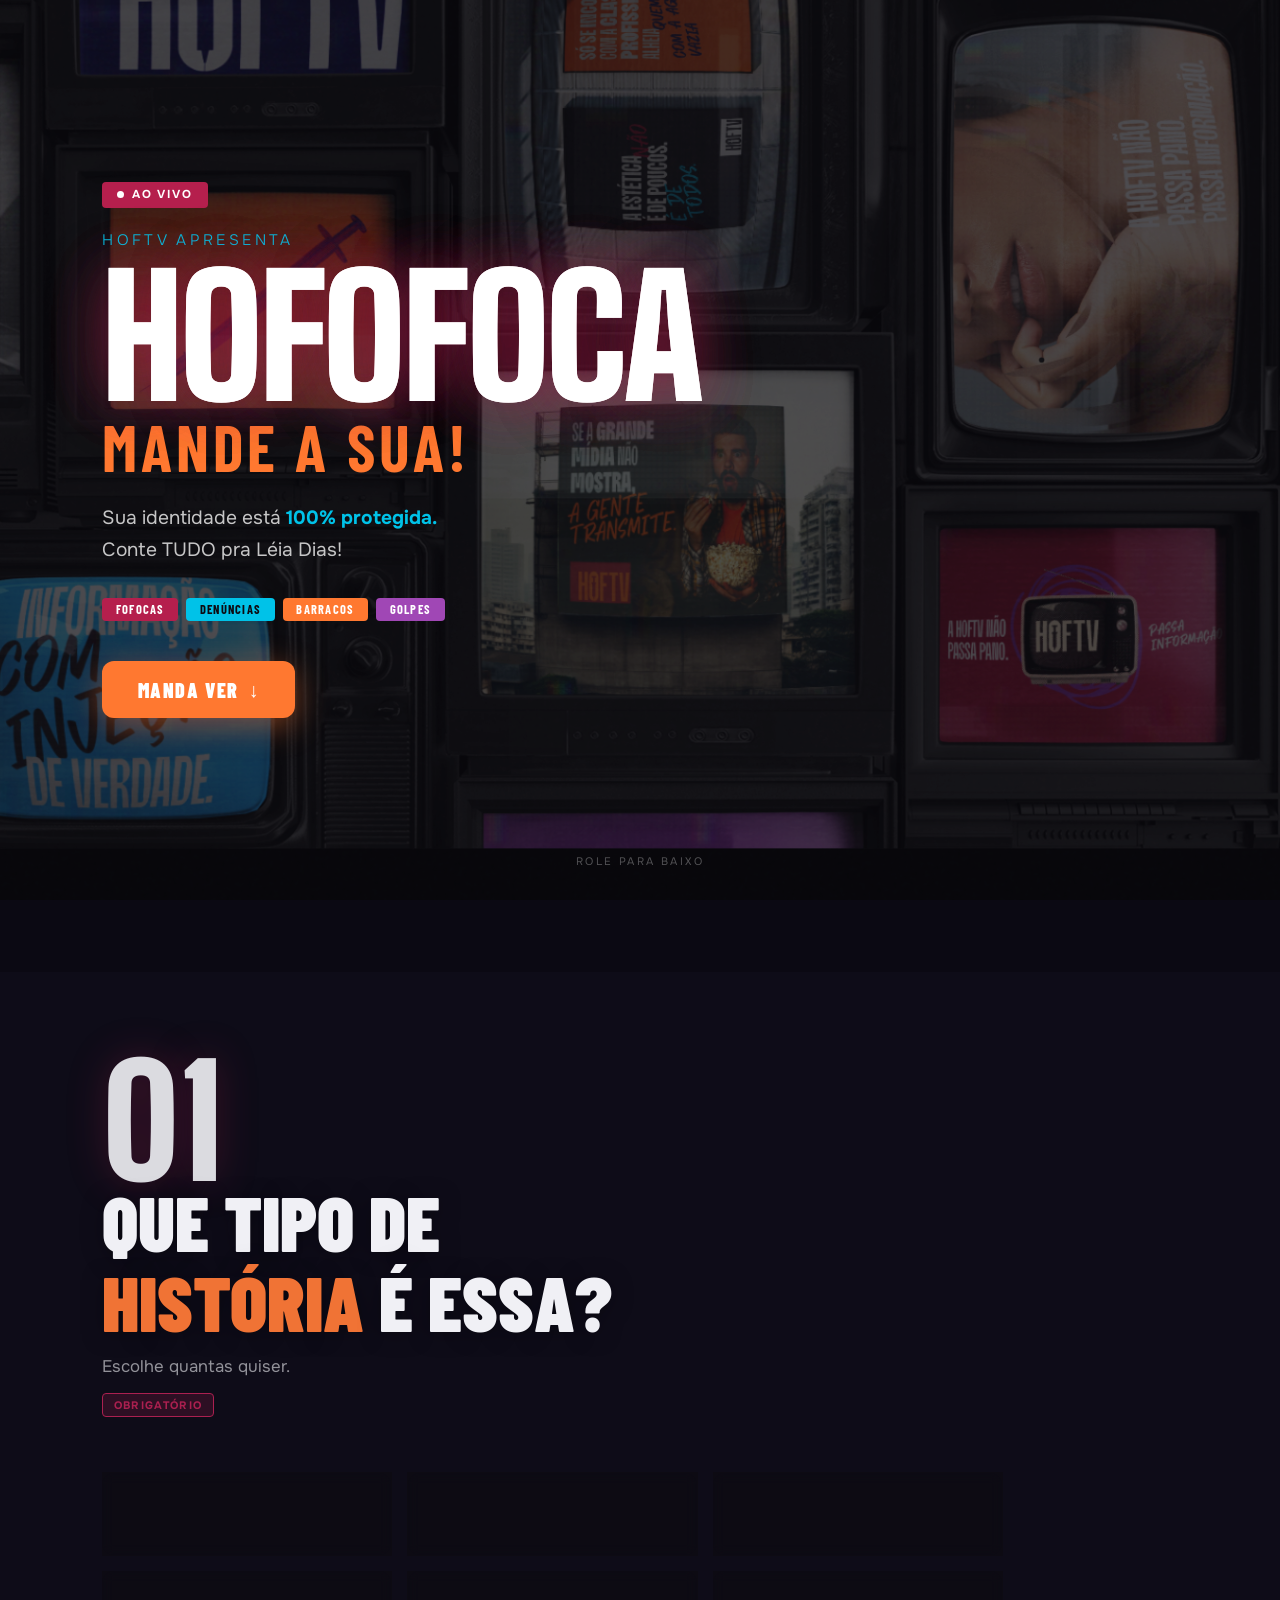
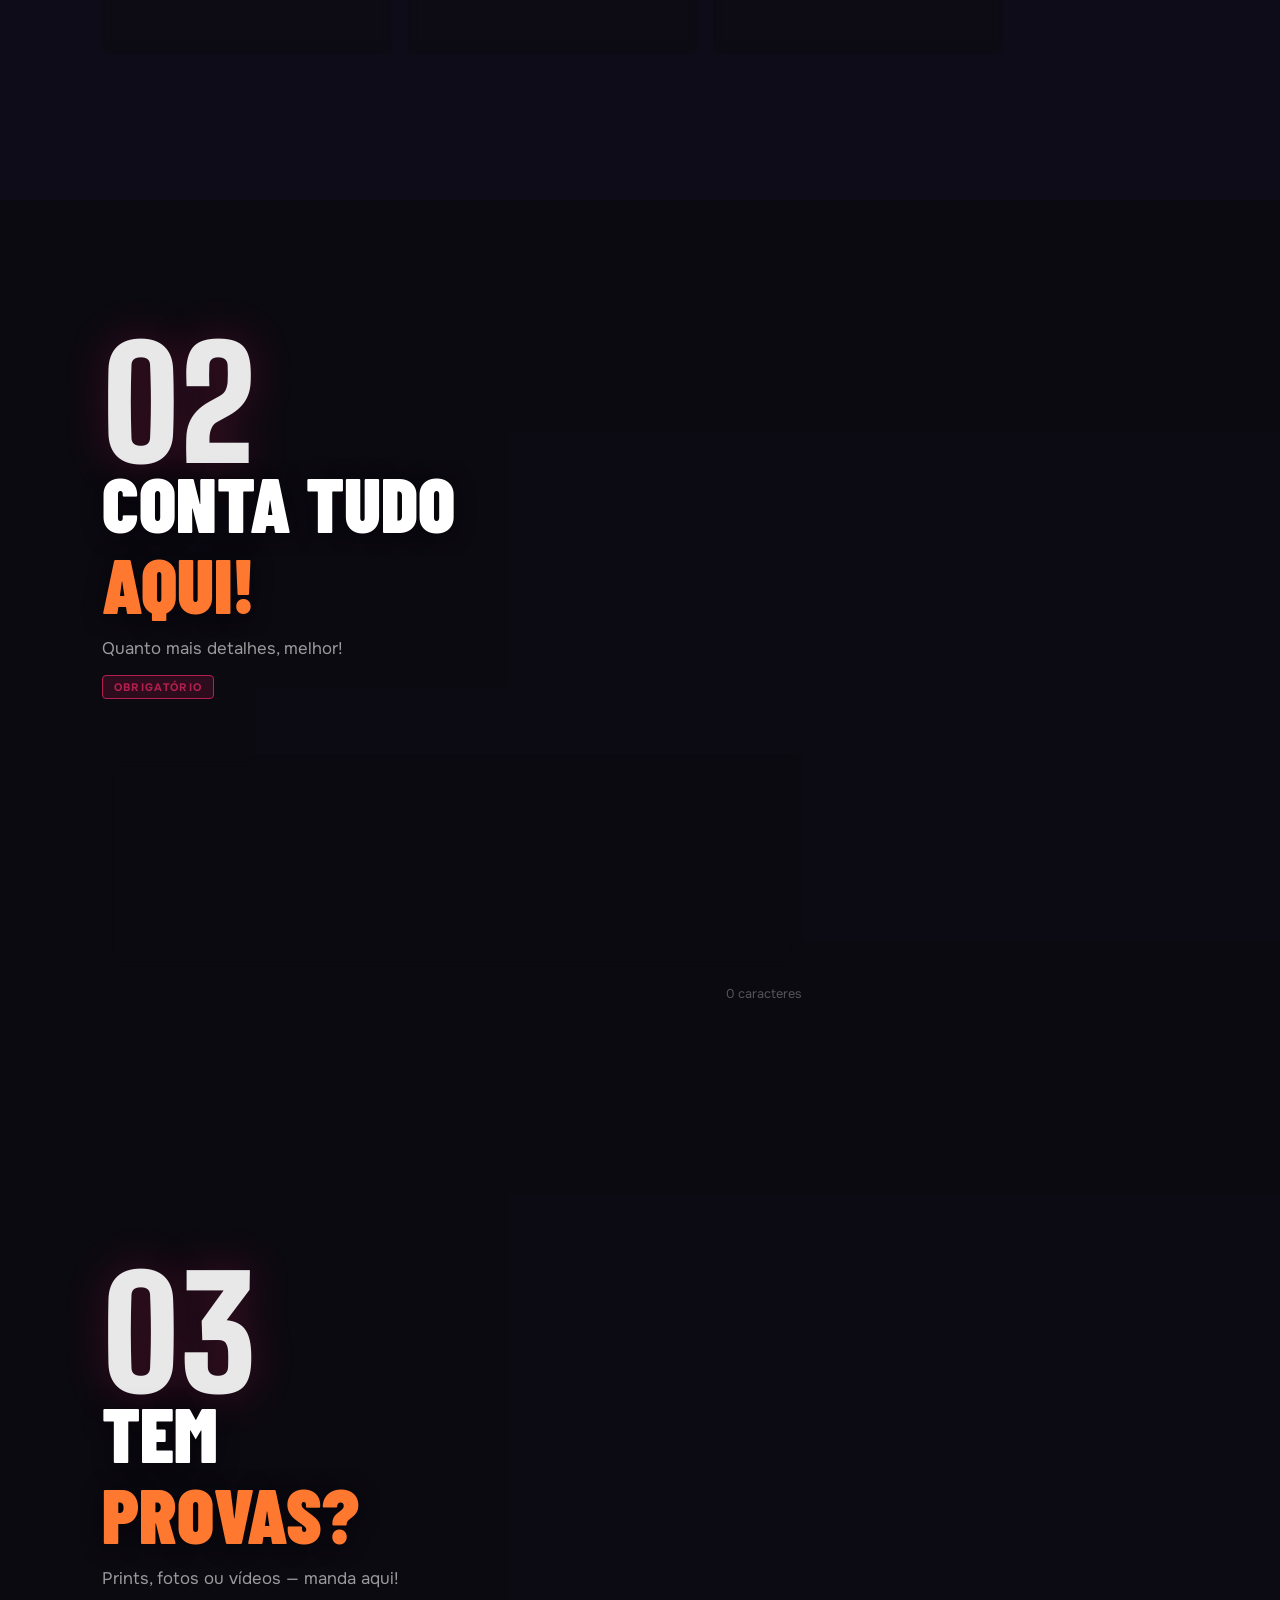
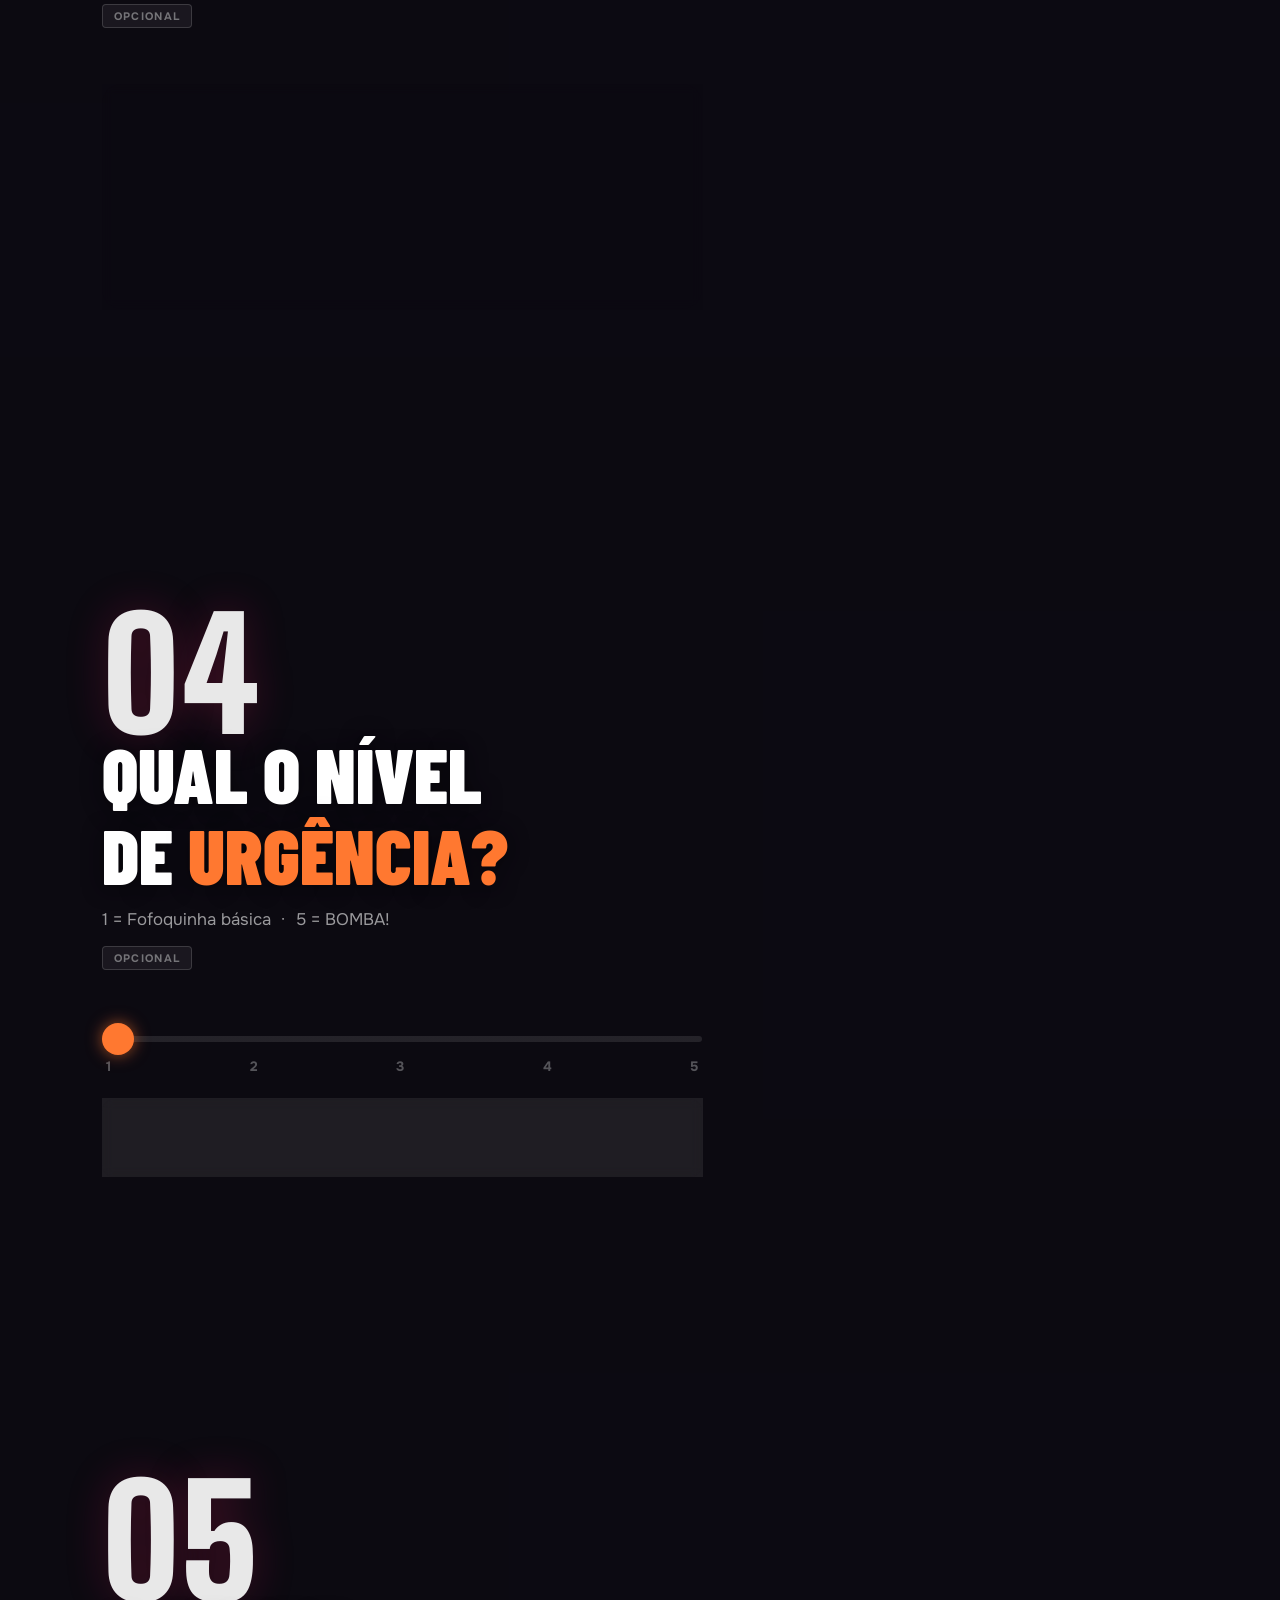
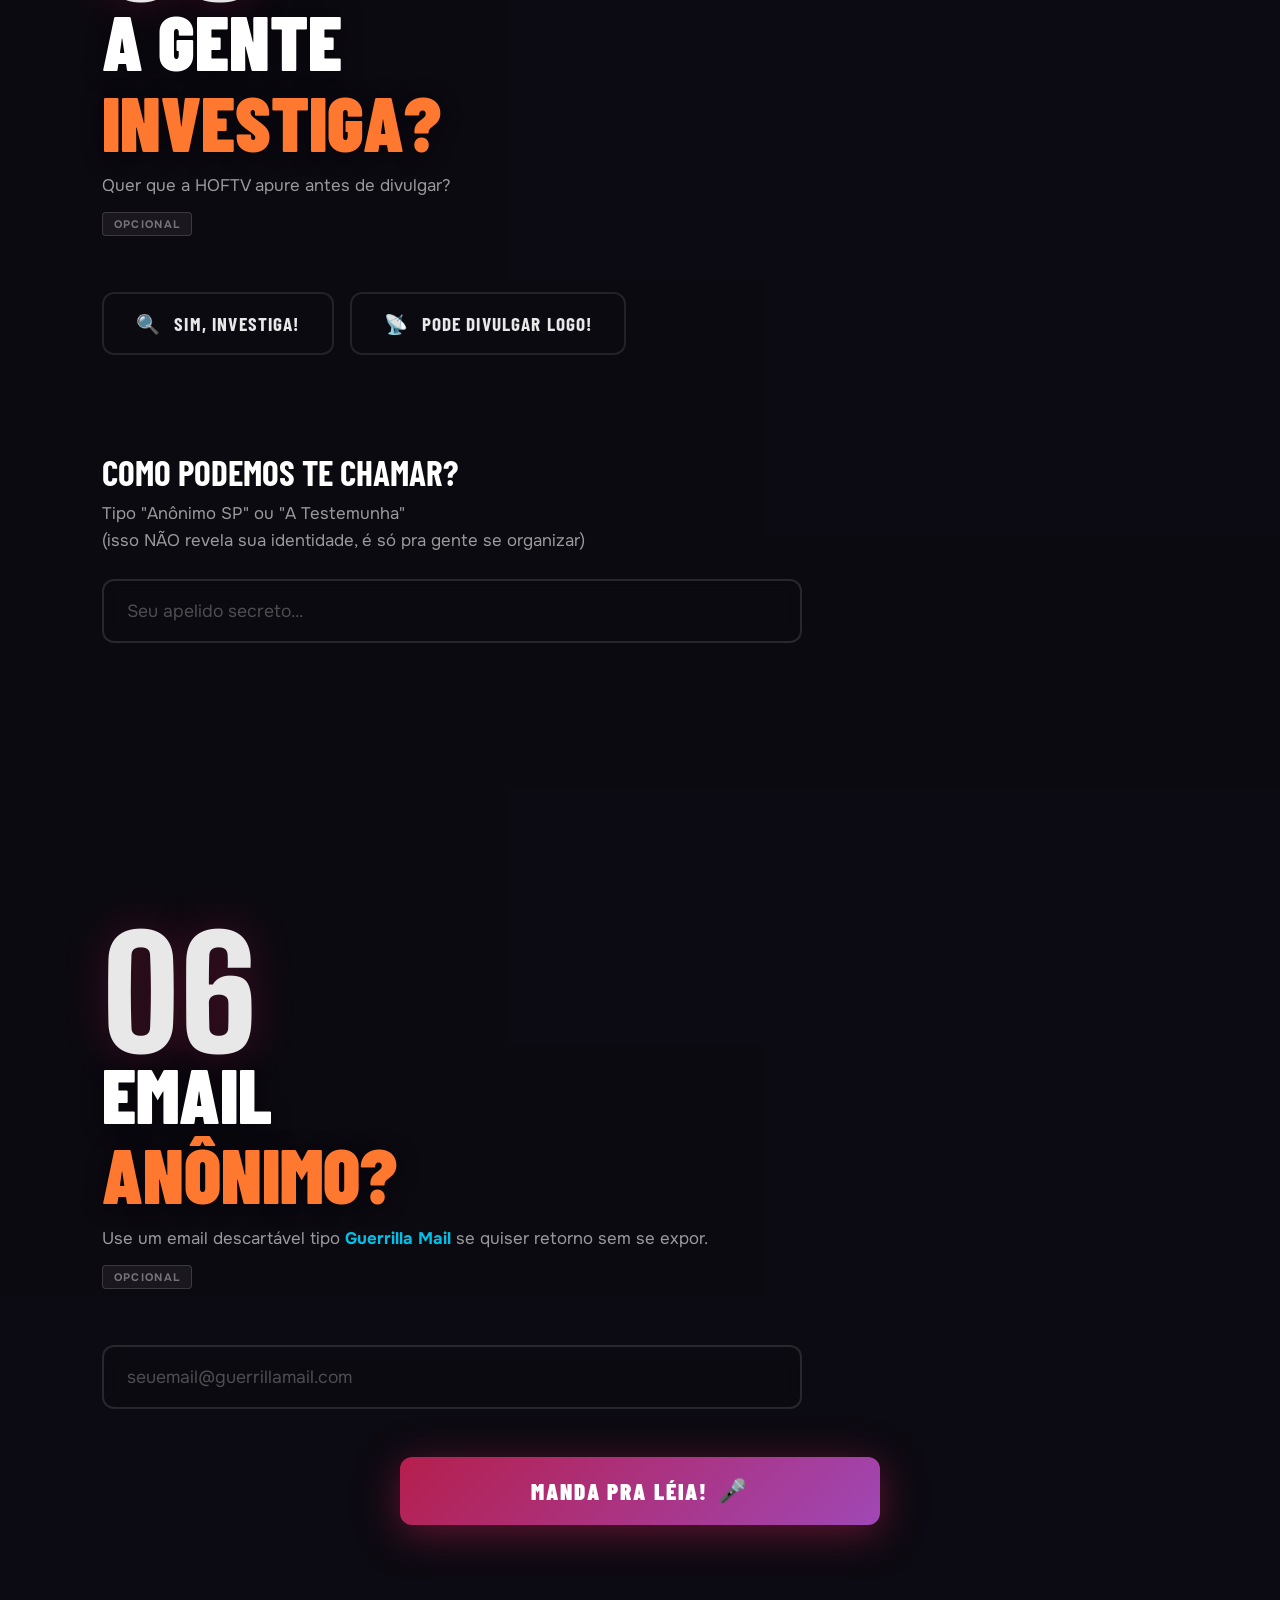
==== index.html @ 31f17be6 "update" ====
<!DOCTYPE html>
<html lang="pt-BR">

<head>
  <meta charset="UTF-8" />
  <meta name="viewport" content="width=device-width, initial-scale=1.0" />
  <title>HOFOFOCA — Manda o Seu!</title>
  <link rel="preconnect" href="https://fonts.googleapis.com" />
  <link rel="preconnect" href="https://fonts.gstatic.com" crossorigin />
  <link href="https://fonts.googleapis.com/css2?family=Onest:wght@300;400;500;700;900&family=Barlow+Condensed:wght@400;600;700;900&family=Big+Shoulders+Display:wght@700;900&display=swap" rel="stylesheet" />
  <link rel="stylesheet" href="style.css" />
</head>

<body>

  <!-- PARALLAX BG -->
  <div class="parallax-bg" id="parallaxBg"></div>
  <div class="noise-overlay"></div>

  <section class="section section--hero" id="hero">
    <div class="hero__inner">
      <div class="hero__badge">
        <span class="badge__dot"></span> AO VIVO
      </div>
      <p class="hero__eyebrow">HOFTV apresenta</p>
      <h1 class="hero__title">
        <span class="glitch" data-text="HOFOFOCA">HOFOFOCA</span>
        <em>Mande a Sua!</em>
      </h1>
      <p class="hero__desc">
        Sua identidade está <strong>100% protegida.</strong><br />
        Conte TUDO pra Léia Dias!
      </p>
      <div class="hero__tags">
        <span class="tag tag--magenta">Fofocas</span>
        <span class="tag tag--cyan">Denúncias</span>
        <span class="tag tag--orange">Barracos</span>
        <span class="tag tag--purple">Golpes</span>
      </div>
      <a href="#step-1" class="btn btn--primary scroll-cta">
        Manda Ver <span class="arrow">↓</span>
      </a>
    </div>
    <div class="scroll-hint">role para baixo</div>
  </section>

  <main class="form-wrapper">
    <form id="hofofocaForm" action="https://formspree.io/f/mlgakkgv" method="POST" enctype="multipart/form-data" novalidate>

      <!-- STEP 1 -->
      <section class="section section--step" id="step-1" data-step="1">
        <div class="step__accent" style="--c: var(--azul)"></div>
        <div class="step__header">
          <span class="step__number">01</span>
          <h2 class="step__title">Que tipo de<br /><em>história</em> é essa?</h2>
          <p class="step__hint">Escolhe quantas quiser.</p>
          <span class="badge-required">obrigatório</span>
        </div>
        <div class="checkbox-grid">
          <label class="checkbox-card" style="--c: var(--magenta)">
            <input type="checkbox" name="tipo[]" value="Fofoca/Polêmica" />
            <span class="cc__icon">🍿</span>
            <span class="cc__label">Fofoca / Polêmica</span>
            <span class="cc__check">✓</span>
          </label>
          <label class="checkbox-card" style="--c: var(--laranja)">
            <input type="checkbox" name="tipo[]" value="Denúncia" />
            <span class="cc__icon">📢</span>
            <span class="cc__label">Denúncia de má conduta</span>
            <span class="cc__check">✓</span>
          </label>
          <label class="checkbox-card" style="--c: var(--cyan)">
            <input type="checkbox" name="tipo[]" value="Barraco/Treta" />
            <span class="cc__icon">🔥</span>
            <span class="cc__label">Barraco / Treta</span>
            <span class="cc__check">✓</span>
          </label>
          <label class="checkbox-card" style="--c: var(--purple)">
            <input type="checkbox" name="tipo[]" value="Golpe/Fraude" />
            <span class="cc__icon">🕵️</span>
            <span class="cc__label">Golpe / Fraude no Mercado</span>
            <span class="cc__check">✓</span>
          </label>
          <label class="checkbox-card" style="--c: var(--azul)">
            <input type="checkbox" name="tipo[]" value="Bastidores" />
            <span class="cc__icon">🎬</span>
            <span class="cc__label">Bastidores que ninguém viu</span>
            <span class="cc__check">✓</span>
          </label>
          <label class="checkbox-card" style="--c: #888">
            <input type="checkbox" name="tipo[]" value="Outro" />
            <span class="cc__icon">💬</span>
            <span class="cc__label">Outro</span>
            <span class="cc__check">✓</span>
          </label>
        </div>
        <p class="field-error hidden" id="error-tipo">⚠️ Seleciona pelo menos um tipo!</p>
      </section>

      <!-- STEP 2 -->
      <section class="section section--step section--dark" id="step-2" data-step="2">
        <div class="step__header">
          <span class="step__number">02</span>
          <h2 class="step__title">Conta TUDO<br /><em>aqui!</em></h2>
          <p class="step__hint">Quanto mais detalhes, melhor!</p>
          <span class="badge-required">obrigatório</span>
        </div>
        <div class="field-wrap">
          <textarea id="historia" name="historia" class="textarea" placeholder="Começa do início… quem, o quê, onde, quando e como." rows="8" required minlength="30"></textarea>
          <div class="textarea__counter"><span id="charCount">0</span> caracteres</div>
        </div>
        <p class="field-error hidden" id="error-historia">⚠️ Conta a história primeiro!</p>
      </section>

      <!-- STEP 3 -->
      <section class="section section--step" id="step-3" data-step="3">
        <div class="step__accent" style="--c: /*var(--magenta)*/"></div>
        <div class="step__header">
          <span class="step__number">03</span>
          <h2 class="step__title">Tem<br /><em>provas?</em></h2>
          <p class="step__hint">Prints, fotos ou vídeos — manda aqui!</p>
          <span class="badge-opcional">opcional</span>
        </div>
        <div class="upload-zone" id="uploadZone">
          <input type="file" id="provas" name="provas" class="upload-input" accept="image/*,video/*,.pdf" multiple />
          <label for="provas" class="upload-label">
            <span class="upload-icon">📎</span>
            <span class="upload-text">Clica aqui ou arrasta o arquivo</span>
            <span class="upload-formats">JPG, PNG, MP4, PDF — máx. 10MB</span>
          </label>
          <div class="upload-preview" id="uploadPreview"></div>
        </div>
      </section>

      <!-- STEP 4 -->
      <section class="section section--step section--dark" id="step-4" data-step="4">
        <div class="step__header">
          <span class="step__number">04</span>
          <h2 class="step__title">Qual o nível<br />de <em>urgência?</em></h2>
          <p class="step__hint">1 = Fofoquinha básica &nbsp;·&nbsp; 5 = BOMBA!</p>
          <span class="badge-opcional">opcional</span>
        </div>
        <div class="urgency-scale">
          <div class="urgency-track">
            <input type="range" id="urgencia" name="urgencia" class="urgency-slider" min="1" max="5" value="1" step="1" />
            <div class="urgency-labels"><span>1</span><span>2</span><span>3</span><span>4</span><span>5</span></div>
          </div>
          <div class="urgency-display" id="urgencyDisplay">
            <span class="urgency-emoji" id="urgencyEmoji">😴</span>
            <span class="urgency-text" id="urgencyText">Fofoquinha básica</span>
          </div>
        </div>
      </section>

      <!-- STEP 5 -->
      <section class="section section--step" id="step-5" data-step="5">
        <div class="step__accent" style="--c: /*var(--cyan)*/"></div>
        <div class="step__header">
          <span class="step__number">05</span>
          <h2 class="step__title">A gente<br /><em>investiga?</em></h2>
          <p class="step__hint">Quer que a HOFTV apure antes de divulgar?</p>
          <span class="badge-opcional">opcional</span>
        </div>
        <div class="toggle-group">
          <label class="toggle-card">
            <input type="radio" name="investigar" value="sim" />
            <span class="toggle-card__label"><span>🔍</span> Sim, investiga!</span>
          </label>
          <label class="toggle-card">
            <input type="radio" name="investigar" value="nao" />
            <span class="toggle-card__label"><span>📡</span> Pode divulgar logo!</span>
          </label>
        </div>
        <div class="step__sub">
          <h3 class="step__subtitle">Como podemos te chamar?</h3>
          <p class="step__hint">Tipo "Anônimo SP" ou "A Testemunha" <br> (isso NÃO revela sua identidade, é só pra gente se organizar)</p>
        </div>
        <div class="field-wrap">
          <input type="text" id="apelido" name="apelido" class="input" placeholder="Seu apelido secreto..." maxlength="40" />
        </div>
      </section>

      <!-- STEP 6 -->
      <section class="section section--step section--dark" id="step-6" data-step="6">
        <div class="step__header">
          <span class="step__number">06</span>
          <h2 class="step__title">Email<br /><em>anônimo?</em></h2>
          <p class="step__hint">Use um email descartável tipo <strong>Guerrilla Mail</strong> se quiser retorno sem se expor.</p>
          <span class="badge-opcional">opcional</span>
        </div>
        <div class="field-wrap">
          <input type="email" id="email" name="email" class="input" placeholder="seuemail@guerrillamail.com" />
        </div>
        <div class="submit-wrap">
          <button type="submit" class="btn btn--submit" id="submitBtn">
            <span class="btn__text">Manda pra Léia!</span>
            <span class="btn__icon">🎤</span>
            <div class="btn__loader hidden" id="btnLoader"></div>
          </button>
        </div>
      </section>

    </form>
  </main>

  <!-- CONFIRMAÇÃO -->
  <div class="confirmation hidden" id="confirmation">
    <div class="confirmation__inner">
      <h2 class="confirmation__title glitch" data-text="RECEBEMOS!">RECEBEMOS!</h2>
      <p class="confirmation__text">A Léia já tá sabendo de tudo. Em breve essa história pode rolar no <strong>HOFOFOCA!</strong></p>
      <p class="confirmation__sub">Fica de olho na <strong>HOFTV 👀</strong></p>
      <button class="btn btn--primary" onclick="resetForm()">Mandar mais uma!</button>
    </div>
  </div>

  <script src="script.js"></script>
</body>

</html>
---- style.css ----
/* ─── TOKENS ─────────────────────────────────── */
:root {
  --azul: #2c2977;
  --laranja: #ff7830;
  --magenta: #b51f4d;
  --cyan: #00c2e8;
  --purple: #a047b5;
  --preto: #0d0b12;
  --cinza: #e8e8e8;
  --branco: #ffffff;

  --font-display: "Big Shoulders Display", sans-serif;
  --font-titulo: "Barlow Condensed", sans-serif;
  --font-body: "Onest", sans-serif;

  --radius: 12px;
  --radius-lg: 20px;
  --transition: 0.3s cubic-bezier(0.4, 0, 0.2, 1);
  --section-pad: clamp(5rem, 10vw, 9rem);
}

/* ─── RESET ──────────────────────────────────── */
*,
*::before,
*::after {
  box-sizing: border-box;
  margin: 0;
  padding: 0;
}
html {
  scroll-behavior: smooth;
  font-size: 16px;
}
body {
  font-family: var(--font-body);
  background: var(--preto);
  color: var(--cinza);
  overflow-x: hidden;
  cursor: none;
}
img {
  max-width: 100%;
  display: block;
}
a {
  text-decoration: none;
  color: inherit;
}

/* ─── CUSTOM CURSOR ──────────────────────────── */
body::after {
  content: "🎤";
  position: fixed;
  font-size: 20px;
  pointer-events: none;
  z-index: 9999;
  transform: translate(-50%, -50%);
  left: var(--cx, -100px);
  top: var(--cy, -100px);
  transition: transform 0.08s;
  will-change: left, top;
}

/* ─── PARALLAX BG ─────────────────────────────── */
.parallax-bg {
  position: fixed;
  inset: -8%;
  background: url("assets/fundo.png") center center / cover no-repeat;
  will-change: transform;
  z-index: 0;
}

/* Overlay escuro geral — deixa conteúdo legível mas fundo visível */
.parallax-bg::after {
  content: "";
  position: absolute;
  inset: 0;
  background: rgba(13, 11, 18, 0.55);
}

.noise-overlay {
  position: fixed;
  inset: 0;
  background-image: url("data:image/svg+xml,%3Csvg viewBox='0 0 200 200' xmlns='http://www.w3.org/2000/svg'%3E%3Cfilter id='n'%3E%3CfeTurbulence type='fractalNoise' baseFrequency='0.85' numOctaves='4' stitchTiles='stitch'/%3E%3C/filter%3E%3Crect width='100%25' height='100%25' filter='url(%23n)' opacity='0.04'/%3E%3C/svg%3E");
  opacity: 0.25;
  pointer-events: none;
  z-index: 1;
}

/* ─── SECTIONS BASE ──────────────────────────── */
.section {
  position: relative;
  min-height: 100svh;
  display: flex;
  flex-direction: column;
  justify-content: center;
  padding: var(--section-pad) clamp(1.5rem, 8vw, 8rem);
  overflow: hidden;
  z-index: 2;
}

/* Sections claras — overlay mais leve, fundo aparece */
.section--step:not(.section--dark) {
  background: rgba(13, 11, 18, 0.35);
}

/* Sections escuras — um pouco mais de contraste */
.section--dark {
  background: rgba(13, 11, 18, 0.35);
}

/* Accent colorido por section */
.step__accent {
  position: absolute;
  inset: 0;
  background: var(--c, var(--azul));
  opacity: 0.07;
  pointer-events: none;
}

/* ─── HERO ────────────────────────────────────── */
.section--hero {
  min-height: 100svh;
  background: rgba(13, 11, 18, 0.38);
  display: flex;
  flex-direction: column;
  justify-content: center;
  align-items: flex-start;
  padding: var(--section-pad) clamp(1.5rem, 8vw, 8rem);
}

.hero__inner {
  max-width: 700px;
  position: relative;
  z-index: 3;
}

/* badge AO VIVO */
.hero__badge {
  display: inline-flex;
  align-items: center;
  gap: 8px;
  background: var(--magenta);
  color: var(--branco);
  font-family: var(--font-body);
  font-weight: 700;
  font-size: 0.72rem;
  letter-spacing: 0.18em;
  text-transform: uppercase;
  padding: 0.35rem 0.9rem;
  border-radius: 4px;
  margin-bottom: 1.4rem;
  animation: pulse-badge 2s ease-in-out infinite;
}

.badge__dot {
  width: 7px;
  height: 7px;
  border-radius: 50%;
  background: var(--branco);
  animation: pulse-badge 1.2s ease-in-out infinite;
}

@keyframes pulse-badge {
  0%,
  100% {
    opacity: 1;
  }
  50% {
    opacity: 0.5;
  }
}

.hero__eyebrow {
  font-family: var(--font-body);
  font-weight: 300;
  font-size: clamp(0.8rem, 1.4vw, 0.95rem);
  letter-spacing: 0.22em;
  text-transform: uppercase;
  color: var(--cyan);
  margin-bottom: 0.6rem;
}

.hero__title {
  display: flex;
  flex-direction: column;
  line-height: 0.92;
  margin-bottom: 1.6rem;
}

.hero__title .glitch {
  font-family: var(--font-display);
  font-weight: 900;
  font-size: clamp(4.5rem, 13vw, 11rem);
  color: var(--branco);
  text-transform: uppercase;
  letter-spacing: -0.02em;
  text-shadow: 0 0 60px rgba(181, 31, 77, 0.35);
}

.hero__title em {
  font-style: normal;
  font-family: var(--font-titulo);
  font-weight: 700;
  font-size: clamp(1.8rem, 5vw, 4rem);
  color: var(--laranja);
  text-transform: uppercase;
  letter-spacing: 0.06em;
  margin-top: 0.3rem;
}

.hero__desc {
  font-size: clamp(1rem, 1.8vw, 1.2rem);
  line-height: 1.65;
  color: rgba(232, 232, 232, 0.85);
  margin-bottom: 2rem;
}
.hero__desc strong {
  color: var(--cyan);
}

.hero__tags {
  display: flex;
  flex-wrap: wrap;
  gap: 0.5rem;
  margin-bottom: 2.5rem;
}

.tag {
  font-family: var(--font-titulo);
  font-weight: 700;
  font-size: 0.78rem;
  letter-spacing: 0.1em;
  text-transform: uppercase;
  padding: 0.3rem 0.85rem;
  border-radius: 4px;
  color: var(--branco);
}
.tag--magenta {
  background: var(--magenta);
}
.tag--cyan {
  background: var(--cyan);
  color: var(--preto);
}
.tag--orange {
  background: var(--laranja);
}
.tag--purple {
  background: var(--purple);
}

.scroll-hint {
  position: absolute;
  bottom: 2rem;
  left: 50%;
  transform: translateX(-50%);
  font-size: 0.68rem;
  letter-spacing: 0.22em;
  text-transform: uppercase;
  color: rgba(255, 255, 255, 0.3);
  animation: bounce 2.2s ease-in-out infinite;
}
@keyframes bounce {
  0%,
  100% {
    transform: translateX(-50%) translateY(0);
  }
  50% {
    transform: translateX(-50%) translateY(7px);
  }
}

/* ─── GLITCH ──────────────────────────────────── */
.glitch {
  position: relative;
}
.glitch::before,
.glitch::after {
  content: attr(data-text);
  position: absolute;
  inset: 0;
  opacity: 0.75;
}
/*.glitch::before {
  color: var(--cyan);
  animation: g1 4s infinite;
  clip-path: polygon(0 0, 100% 0, 100% 35%, 0 35%);
}
.glitch::after {
  color: var(--magenta);
  animation: g2 4s infinite;
  clip-path: polygon(0 65%, 100% 65%, 100% 100%, 0 100%);
}*/
@keyframes g1 {
  0%,
  90%,
  100% {
    transform: translate(0);
  }
  92% {
    transform: translate(-4px, 2px);
  }
  94% {
    transform: translate(4px, -2px);
  }
  96% {
    transform: translate(-2px, 4px);
  }
}
@keyframes g2 {
  0%,
  90%,
  100% {
    transform: translate(0);
  }
  93% {
    transform: translate(4px, -2px);
  }
  95% {
    transform: translate(-4px, 2px);
  }
  97% {
    transform: translate(2px, -4px);
  }
}

/* ─── BUTTONS ────────────────────────────────── */
.btn {
  display: inline-flex;
  align-items: center;
  gap: 0.6rem;
  font-family: var(--font-titulo);
  font-weight: 900;
  font-size: clamp(1rem, 2vw, 1.25rem);
  letter-spacing: 0.08em;
  text-transform: uppercase;
  padding: 1rem 2.2rem;
  border-radius: var(--radius);
  border: none;
  cursor: pointer;
  position: relative;
  overflow: hidden;
  transition:
    transform var(--transition),
    box-shadow var(--transition);
}
.btn::before {
  content: "";
  position: absolute;
  inset: 0;
  background: rgba(255, 255, 255, 0.1);
  transform: translateX(-110%) skewX(-15deg);
  transition: transform 0.5s ease;
}
.btn:hover::before {
  transform: translateX(110%) skewX(-15deg);
}
.btn:hover {
  transform: translateY(-3px) scale(1.02);
}
.btn:active {
  transform: scale(0.98);
}

.btn--primary {
  background: var(--laranja);
  color: var(--branco);
  box-shadow: 0 8px 32px rgba(255, 120, 48, 0.45);
}
.btn--primary:hover {
  box-shadow: 0 12px 48px rgba(255, 120, 48, 0.65);
}

.btn--submit {
  background: linear-gradient(135deg, var(--magenta), var(--purple));
  color: var(--branco);
  font-size: clamp(1.1rem, 2.5vw, 1.45rem);
  padding: 1.2rem 3rem;
  box-shadow: 0 8px 40px rgba(181, 31, 77, 0.5);
  width: 100%;
  max-width: 480px;
  justify-content: center;
}
.btn--submit:hover {
  box-shadow: 0 16px 56px rgba(181, 31, 77, 0.7);
}

.btn__loader {
  width: 20px;
  height: 20px;
  border: 3px solid rgba(255, 255, 255, 0.3);
  border-top-color: var(--branco);
  border-radius: 50%;
  animation: spin 0.8s linear infinite;
}
@keyframes spin {
  to {
    transform: rotate(360deg);
  }
}

.arrow {
  display: inline-block;
  animation: bounce 2s ease-in-out infinite;
}

/* ─── STEP HEADER ────────────────────────────── */
.step__header {
  margin-bottom: clamp(2rem, 5vw, 3.5rem);
  max-width: 680px;
}

.step__number {
  font-family: var(--font-display);
  font-weight: 900;
  font-size: clamp(5rem, 12vw, 10rem);
  /* VISÍVEL — não quase invisível */
  /*color: rgba(255, 255, 255, 0.18);*/
  line-height: 1;
  display: block;
  margin-bottom: -1.2rem;
  pointer-events: none;
  user-select: none;
  text-shadow: 0 0 40px rgba(181, 31, 77, 0.3);
}

.step__title {
  font-family: var(--font-titulo);
  font-weight: 900;
  font-size: clamp(2.5rem, 6vw, 5rem);
  line-height: 1.05;
  text-transform: uppercase;
  color: var(--branco);
  margin-bottom: 0.75rem;
  text-shadow: 0 2px 20px rgba(0, 0, 0, 0.5);
}
.step__title em {
  font-style: normal;
  color: var(--laranja);
}

.step__hint {
  font-size: clamp(0.9rem, 1.5vw, 1.05rem);
  color: rgba(232, 232, 232, 0.65);
  line-height: 1.6;
  margin-top: 0.5rem;
}
.step__hint strong {
  color: var(--cyan);
}

.step__sub {
  margin: 3rem 0 1.5rem;
}
.step__subtitle {
  font-family: var(--font-titulo);
  font-weight: 700;
  font-size: clamp(1.5rem, 3vw, 2.2rem);
  text-transform: uppercase;
  color: var(--branco);
}

.badge-required,
.badge-opcional {
  display: inline-block;
  font-family: var(--font-body);
  font-weight: 700;
  font-size: 0.68rem;
  letter-spacing: 0.12em;
  text-transform: uppercase;
  padding: 0.25rem 0.65rem;
  border-radius: 4px;
  margin-top: 0.75rem;
}
.badge-required {
  background: rgba(181, 31, 77, 0.2);
  border: 1px solid var(--magenta);
  color: var(--magenta);
}
.badge-opcional {
  background: rgba(255, 255, 255, 0.06);
  border: 1px solid rgba(255, 255, 255, 0.15);
  color: rgba(255, 255, 255, 0.4);
}

/* ─── CHECKBOX CARDS ─────────────────────────── */
.checkbox-grid {
  display: grid;
  grid-template-columns: repeat(auto-fill, minmax(min(260px, 100%), 1fr));
  gap: 1rem;
  max-width: 900px;
}

.checkbox-card {
  position: relative;
  display: flex;
  align-items: center;
  gap: 1rem;
  padding: 1.2rem 1.4rem;
  border-radius: var(--radius);
  border: 2px solid rgba(255, 255, 255, 0.1);
  background: rgba(13, 11, 18, 0.55);
  backdrop-filter: blur(6px);
  cursor: pointer;
  transition: all var(--transition);
  overflow: hidden;
}

.checkbox-card::before {
  content: "";
  position: absolute;
  inset: 0;
  background: var(--c, #fff);
  opacity: 0;
  transition: opacity var(--transition);
}

.checkbox-card:hover {
  border-color: rgba(255, 255, 255, 0.3);
  transform: translateY(-2px);
}

.checkbox-card input[type="checkbox"] {
  position: absolute;
  opacity: 0;
  width: 0;
  height: 0;
}

.checkbox-card:has(input:checked) {
  border-color: var(--c);
}
.checkbox-card:has(input:checked)::before {
  opacity: 0.18;
}
.checkbox-card:has(input:checked) .cc__check {
  opacity: 1;
  transform: scale(1);
}

.cc__icon {
  font-size: 1.6rem;
  flex-shrink: 0;
  position: relative;
  z-index: 1;
}

.cc__label {
  font-family: var(--font-titulo);
  font-weight: 700;
  font-size: clamp(0.95rem, 1.8vw, 1.05rem);
  text-transform: uppercase;
  letter-spacing: 0.04em;
  color: var(--branco);
  position: relative;
  z-index: 1;
  flex: 1;
}

.cc__check {
  margin-left: auto;
  width: 28px;
  height: 28px;
  border-radius: 50%;
  background: var(--c);
  display: flex;
  align-items: center;
  justify-content: center;
  font-size: 0.9rem;
  color: var(--branco);
  opacity: 0;
  transform: scale(0.5);
  transition: all var(--transition);
  position: relative;
  z-index: 1;
  flex-shrink: 0;
}

/* ─── TEXTAREA / INPUT ───────────────────────── */
.field-wrap {
  max-width: 700px;
  width: 100%;
}

.textarea,
.input {
  width: 100%;
  background: rgba(13, 11, 18, 0.6);
  backdrop-filter: blur(8px);
  border: 2px solid rgba(255, 255, 255, 0.12);
  border-radius: var(--radius);
  color: var(--branco);
  font-family: var(--font-body);
  font-size: clamp(1rem, 1.6vw, 1.1rem);
  padding: 1.2rem 1.4rem;
  transition:
    border-color var(--transition),
    box-shadow var(--transition);
  resize: vertical;
  outline: none;
}
.textarea::placeholder,
.input::placeholder {
  color: rgba(232, 232, 232, 0.3);
}
.textarea:focus,
.input:focus {
  border-color: var(--cyan);
  box-shadow: 0 0 0 4px rgba(0, 194, 232, 0.14);
}
.textarea {
  min-height: 200px;
}

.textarea__counter {
  text-align: right;
  font-size: 0.8rem;
  color: rgba(255, 255, 255, 0.3);
  margin-top: 0.5rem;
}

/* ─── UPLOAD ─────────────────────────────────── */
.upload-zone {
  max-width: 600px;
  border: 2px dashed rgba(255, 255, 255, 0.15);
  border-radius: var(--radius-lg);
  background: rgba(13, 11, 18, 0.45);
  backdrop-filter: blur(6px);
  transition:
    border-color var(--transition),
    background var(--transition);
}
.upload-zone.drag-over {
  border-color: var(--magenta);
  background: rgba(181, 31, 77, 0.1);
}
.upload-input {
  position: absolute;
  opacity: 0;
  width: 0;
  height: 0;
}
.upload-label {
  display: flex;
  flex-direction: column;
  align-items: center;
  justify-content: center;
  gap: 0.6rem;
  padding: 3rem 2rem;
  cursor: pointer;
  text-align: center;
}
.upload-icon {
  font-size: 2.5rem;
}
.upload-text {
  font-family: var(--font-titulo);
  font-weight: 700;
  font-size: clamp(1rem, 2vw, 1.2rem);
  text-transform: uppercase;
  letter-spacing: 0.06em;
  color: var(--branco);
}
.upload-formats {
  font-size: 0.8rem;
  color: rgba(232, 232, 232, 0.3);
}
.upload-preview {
  display: flex;
  flex-wrap: wrap;
  gap: 0.5rem;
  padding: 0 1rem 1rem;
}
.upload-preview__item {
  font-size: 0.8rem;
  background: rgba(255, 255, 255, 0.08);
  border-radius: 6px;
  padding: 0.3rem 0.7rem;
  color: var(--cyan);
}

/* ─── URGENCY ────────────────────────────────── */
.urgency-scale {
  max-width: 600px;
  width: 100%;
}
.urgency-track {
  position: relative;
}

.urgency-slider {
  width: 100%;
  -webkit-appearance: none;
  appearance: none;
  height: 6px;
  border-radius: 3px;
  background: rgba(255, 255, 255, 0.1);
  outline: none;
  cursor: pointer;
  margin-bottom: 1rem;
}
.urgency-slider::-webkit-slider-thumb {
  -webkit-appearance: none;
  width: 32px;
  height: 32px;
  border-radius: 50%;
  background: var(--laranja);
  cursor: pointer;
  box-shadow: 0 0 16px rgba(255, 120, 48, 0.6);
  transition: transform var(--transition);
}
.urgency-slider::-webkit-slider-thumb:hover {
  transform: scale(1.2);
}
.urgency-labels {
  display: flex;
  justify-content: space-between;
  font-weight: 700;
  font-size: 0.85rem;
  color: rgba(255, 255, 255, 0.3);
  padding: 0 4px;
}
.urgency-display {
  display: flex;
  align-items: center;
  gap: 1rem;
  margin-top: 1.5rem;
  padding: 1.2rem 1.5rem;
  background: rgba(13, 11, 18, 0.5);
  backdrop-filter: blur(6px);
  border-radius: var(--radius);
  border: 2px solid rgba(255, 120, 48, 0.2);
  transition: all var(--transition);
}
.urgency-emoji {
  font-size: 2.2rem;
  line-height: 1;
}
.urgency-text {
  font-family: var(--font-titulo);
  font-weight: 700;
  font-size: clamp(1.1rem, 2.5vw, 1.4rem);
  text-transform: uppercase;
  letter-spacing: 0.06em;
  color: var(--branco);
}

/* ─── TOGGLE CARDS ───────────────────────────── */
.toggle-group {
  display: flex;
  flex-wrap: wrap;
  gap: 1rem;
  margin-bottom: 3rem;
}
.toggle-card {
  cursor: pointer;
}
.toggle-card input[type="radio"] {
  position: absolute;
  opacity: 0;
  width: 0;
  height: 0;
}
.toggle-card__label {
  display: flex;
  align-items: center;
  gap: 0.8rem;
  padding: 1.1rem 2rem;
  border-radius: var(--radius);
  border: 2px solid rgba(255, 255, 255, 0.1);
  background: rgba(13, 11, 18, 0.5);
  backdrop-filter: blur(6px);
  font-family: var(--font-titulo);
  font-weight: 700;
  font-size: clamp(1rem, 2vw, 1.2rem);
  text-transform: uppercase;
  letter-spacing: 0.06em;
  color: var(--cinza);
  transition: all var(--transition);
  user-select: none;
}
.toggle-card__label:hover {
  border-color: rgba(255, 255, 255, 0.28);
}
.toggle-card input:checked + .toggle-card__label {
  border-color: var(--cyan);
  background: rgba(0, 194, 232, 0.12);
  color: var(--branco);
  box-shadow: 0 0 28px rgba(0, 194, 232, 0.2);
}

/* ─── SUBMIT ─────────────────────────────────── */
.submit-wrap {
  display: flex;
  flex-direction: column;
  align-items: center;
  gap: 1.2rem;
  margin-top: 3rem;
  width: 100%;
}
.submit__disclaimer {
  font-size: 0.85rem;
  color: rgba(232, 232, 232, 0.3);
  text-align: center;
}

/* ─── ERRORS ─────────────────────────────────── */
.field-error {
  font-size: 0.9rem;
  color: var(--magenta);
  margin-top: 0.75rem;
  display: flex;
  align-items: center;
  gap: 0.4rem;
}

/* ─── FORM WRAPPER ───────────────────────────── */
.form-wrapper {
  position: relative;
  z-index: 2;
}

/* ─── SCROLL REVEAL ──────────────────────────── */
.section--step {
  opacity: 0;
  transform: translateY(40px);
  transition:
    opacity 0.7s ease,
    transform 0.7s ease;
}
.section--step.in-view {
  opacity: 1;
  transform: translateY(0);
}

/* ─── CONFIRMATION ───────────────────────────── */
.confirmation {
  position: fixed;
  inset: 0;
  background: rgba(13, 11, 18, 0.96);
  z-index: 100;
  display: flex;
  align-items: center;
  justify-content: center;
  padding: 2rem;
}
.confirmation__inner {
  text-align: center;
  max-width: 600px;
}
.confirmation__title {
  font-family: var(--font-display);
  font-weight: 900;
  font-size: clamp(4rem, 12vw, 9rem);
  text-transform: uppercase;
  color: var(--branco);
  line-height: 1;
  margin-bottom: 1.5rem;
}
.confirmation__text {
  font-size: clamp(1.1rem, 2vw, 1.4rem);
  line-height: 1.7;
  color: var(--cinza);
  margin-bottom: 1.5rem;
}
.confirmation__text strong {
  color: var(--laranja);
}
.confirmation__sub {
  font-size: clamp(0.95rem, 1.6vw, 1.1rem);
  color: rgba(232, 232, 232, 0.5);
  line-height: 1.7;
  margin-bottom: 2.5rem;
}
.confirmation__sub strong {
  color: var(--cyan);
}

/* ─── UTILITY ────────────────────────────────── */
.hidden {
  display: none !important;
}

/* ─── RESPONSIVE ─────────────────────────────── */
@media (max-width: 768px) {
  .section--hero {
    align-items: center;
    text-align: center;
  }
  .hero__tags {
    justify-content: center;
  }
  .hero__inner {
    max-width: 100%;
  }
  .toggle-group {
    flex-direction: column;
  }
  .toggle-card__label {
    justify-content: center;
  }
  .step__number {
    font-size: clamp(4rem, 20vw, 7rem);
  }
}

@media (max-width: 480px) {
  .checkbox-grid {
    grid-template-columns: 1fr;
  }
}
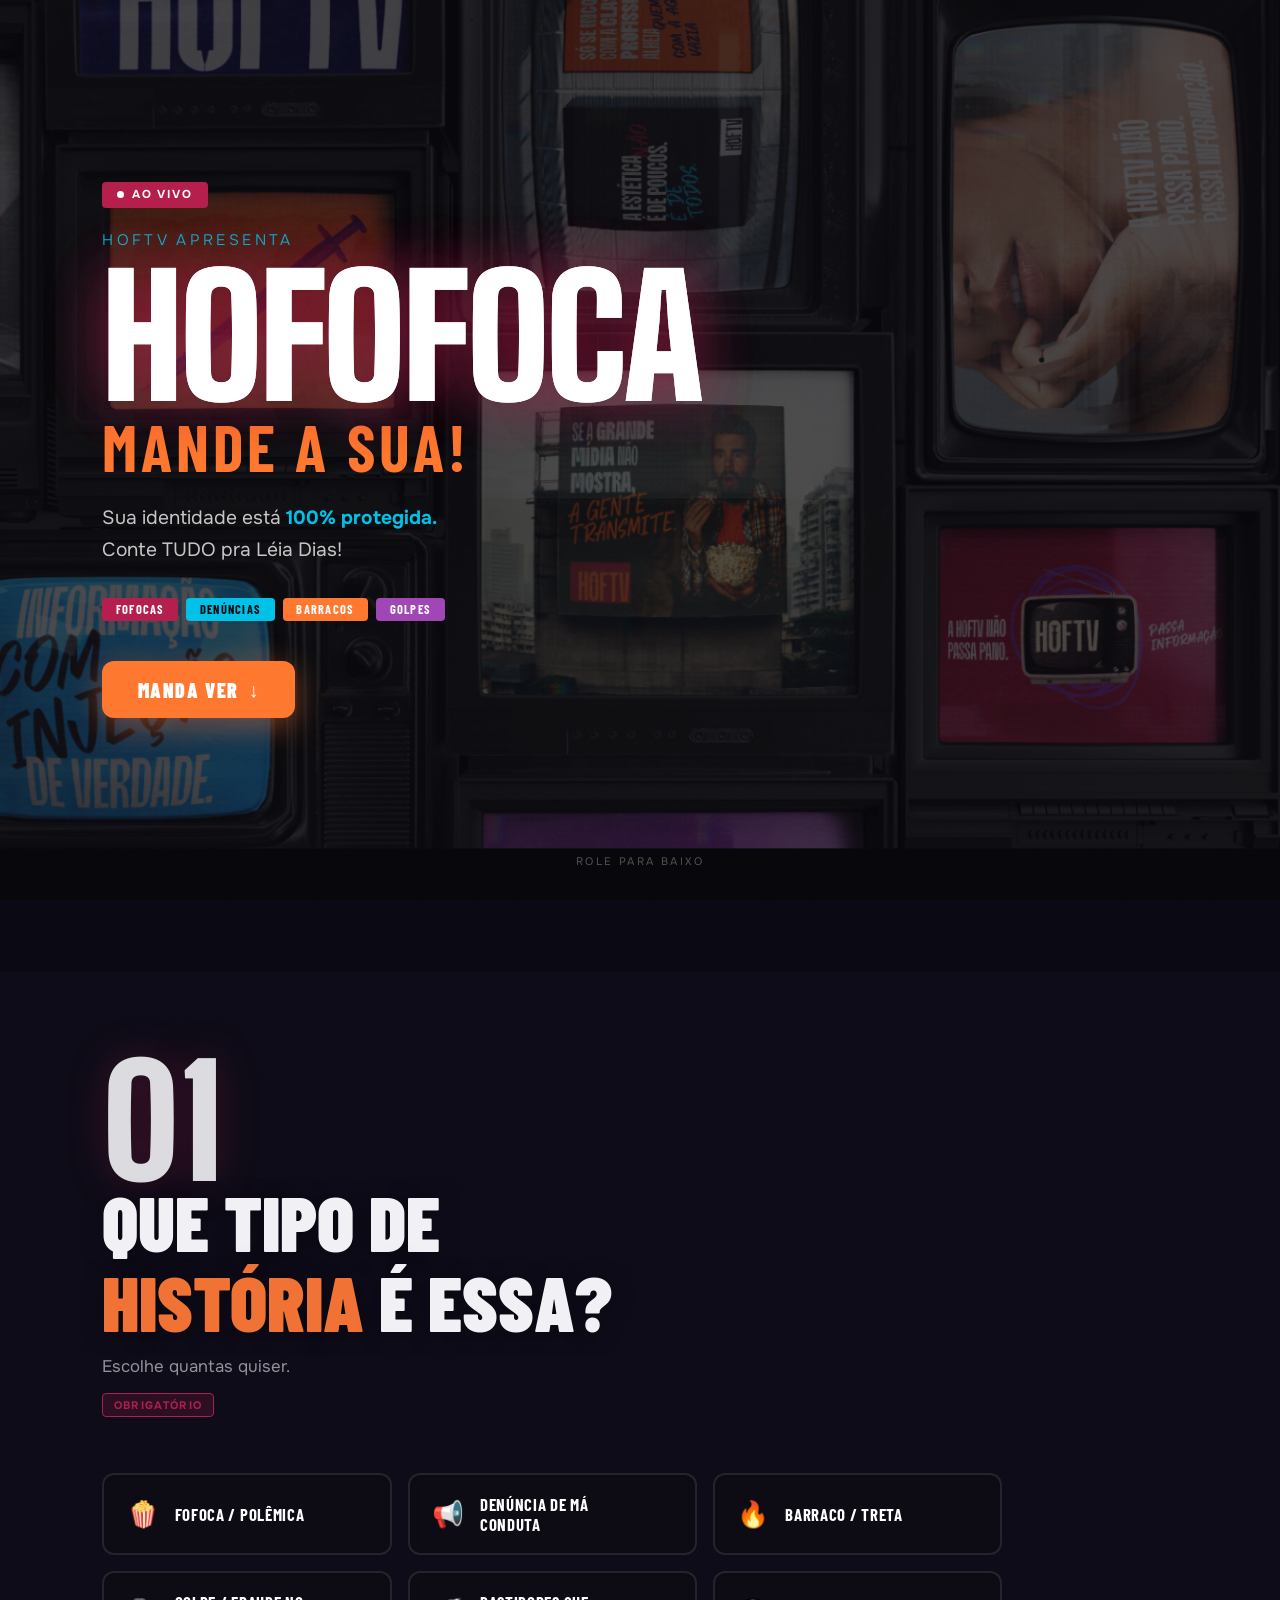
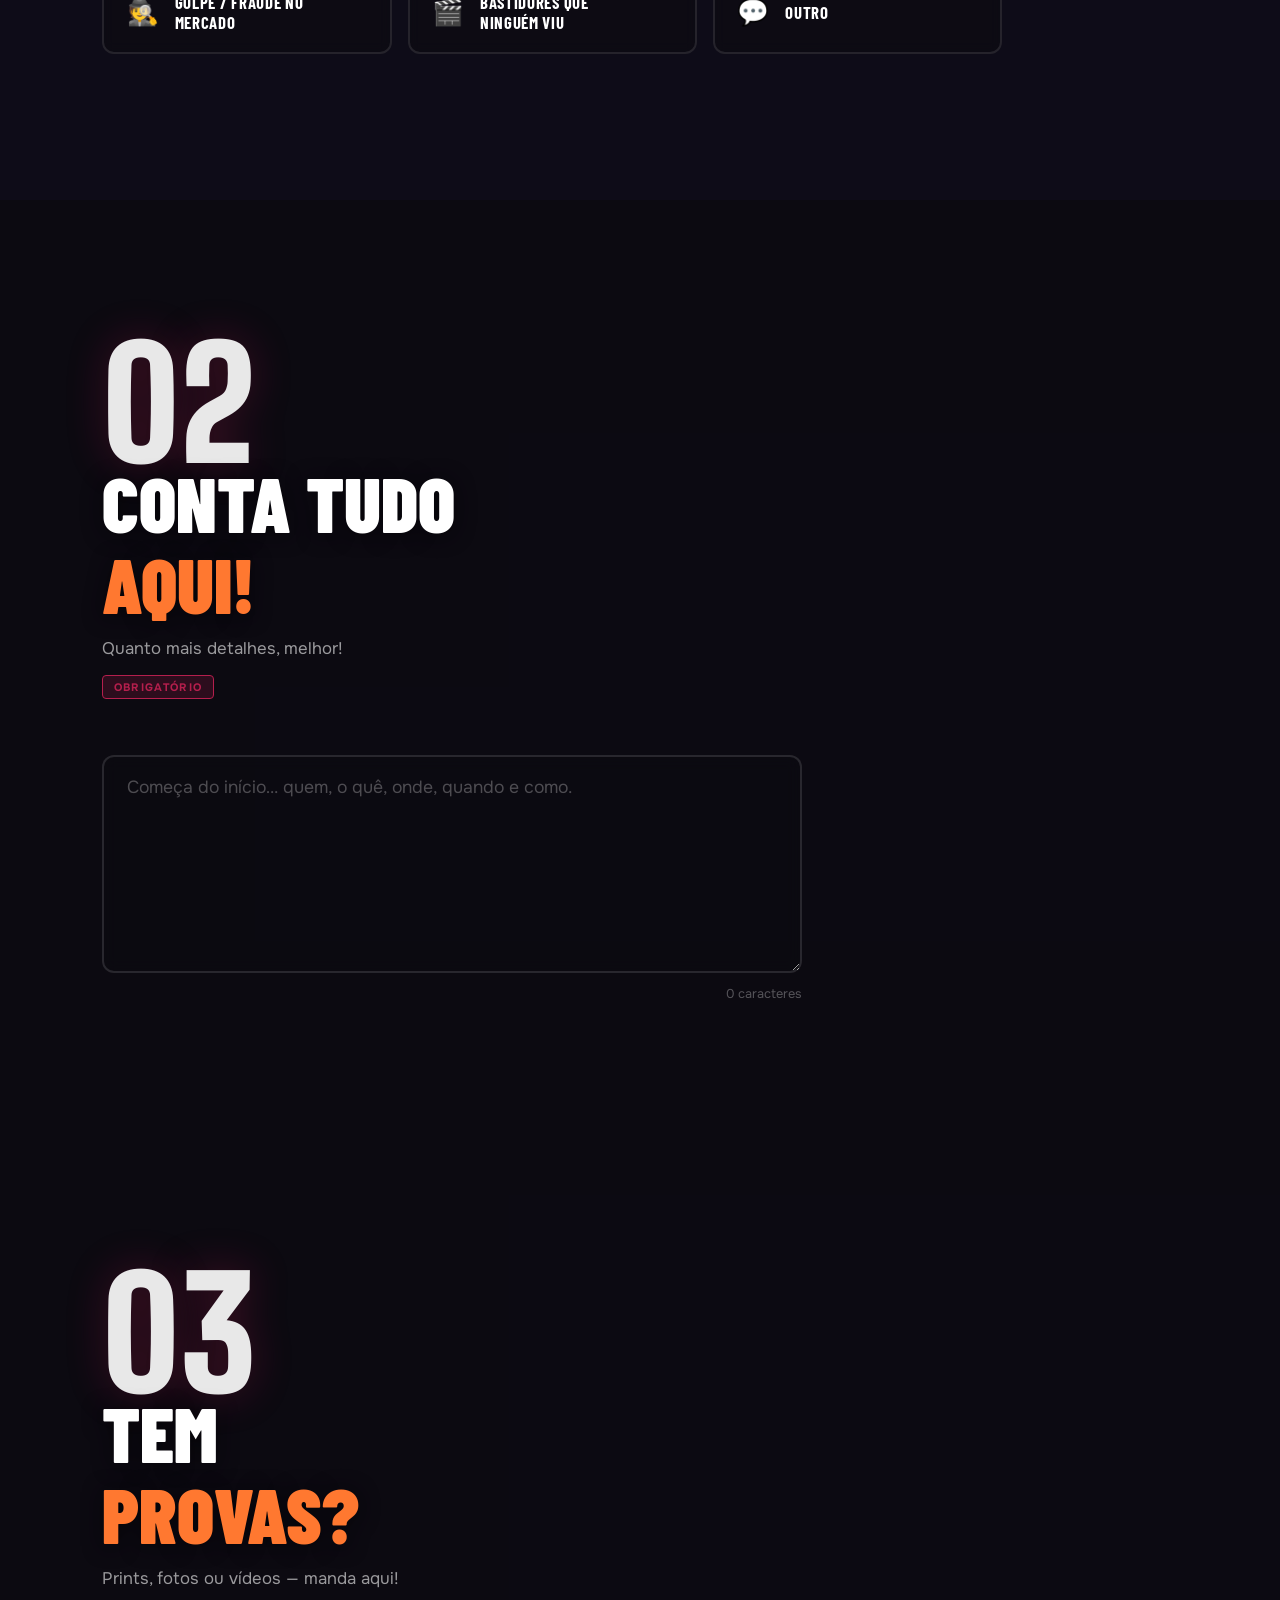
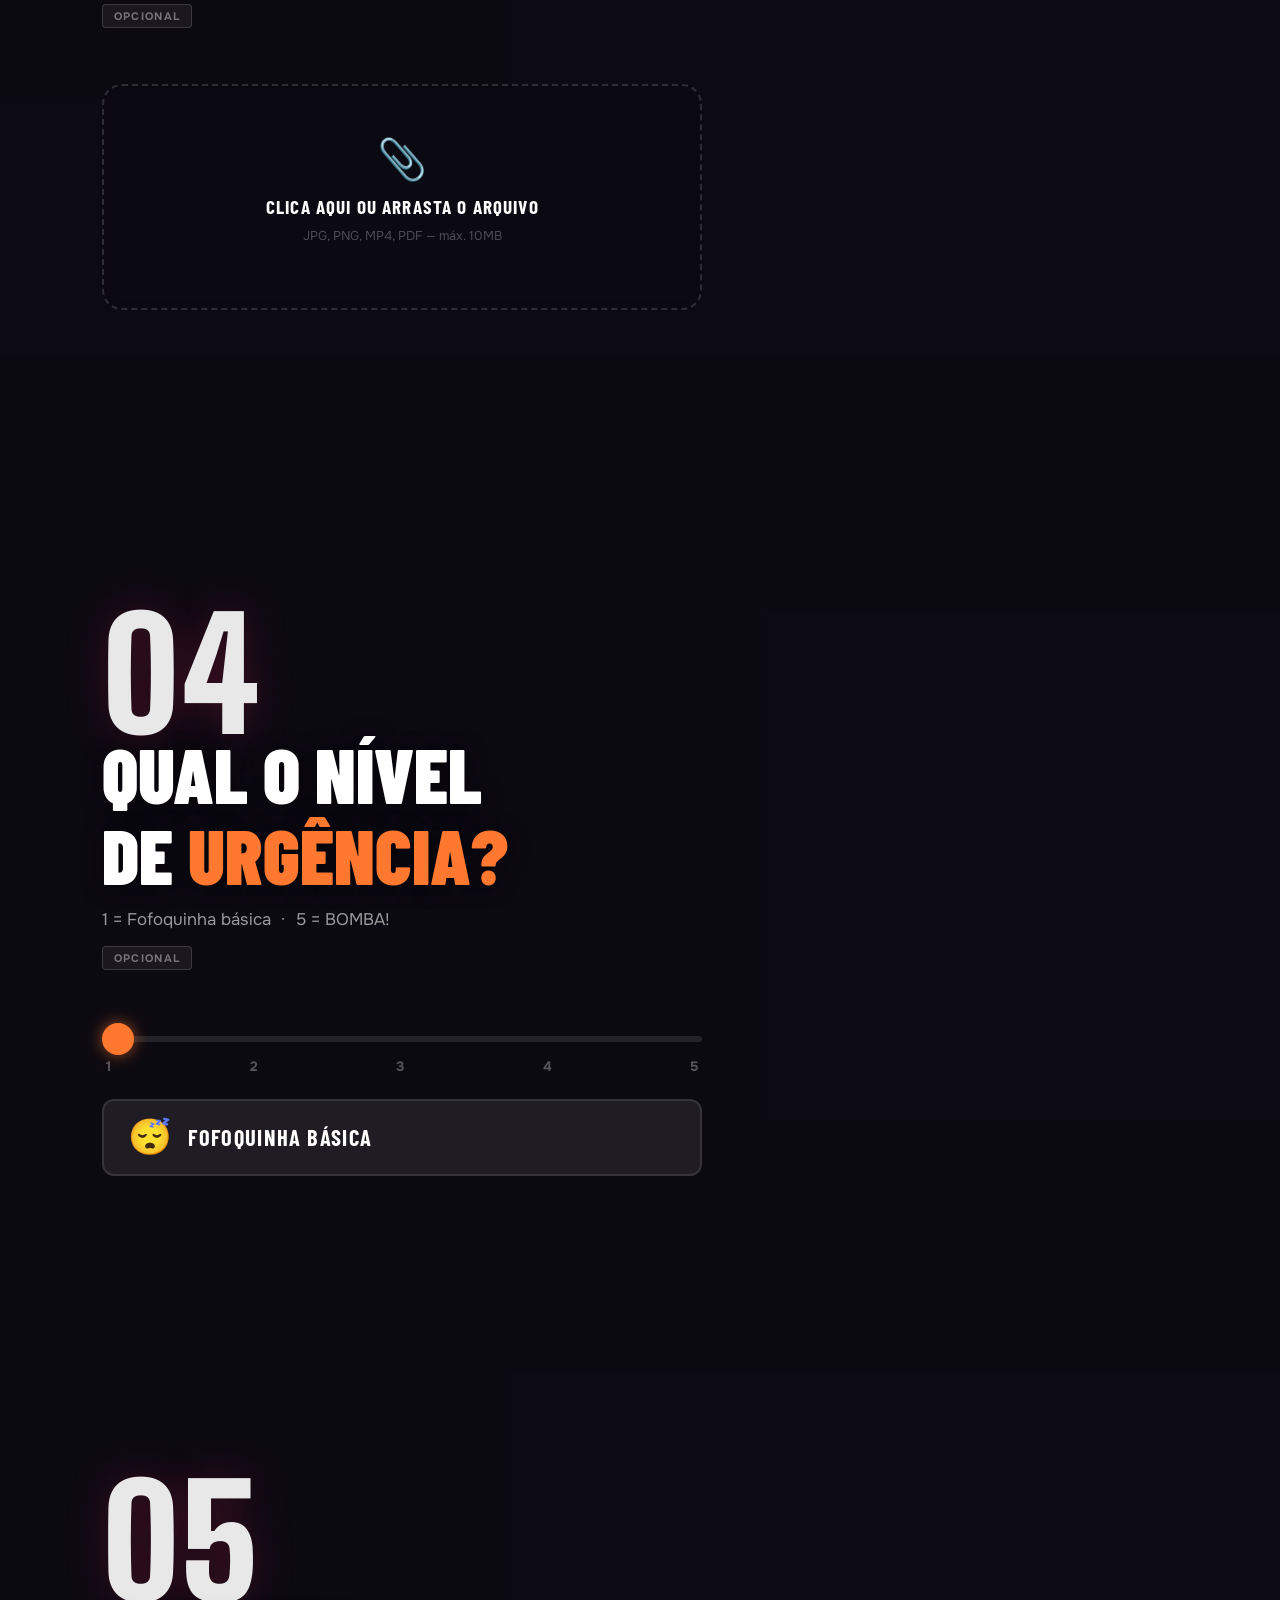
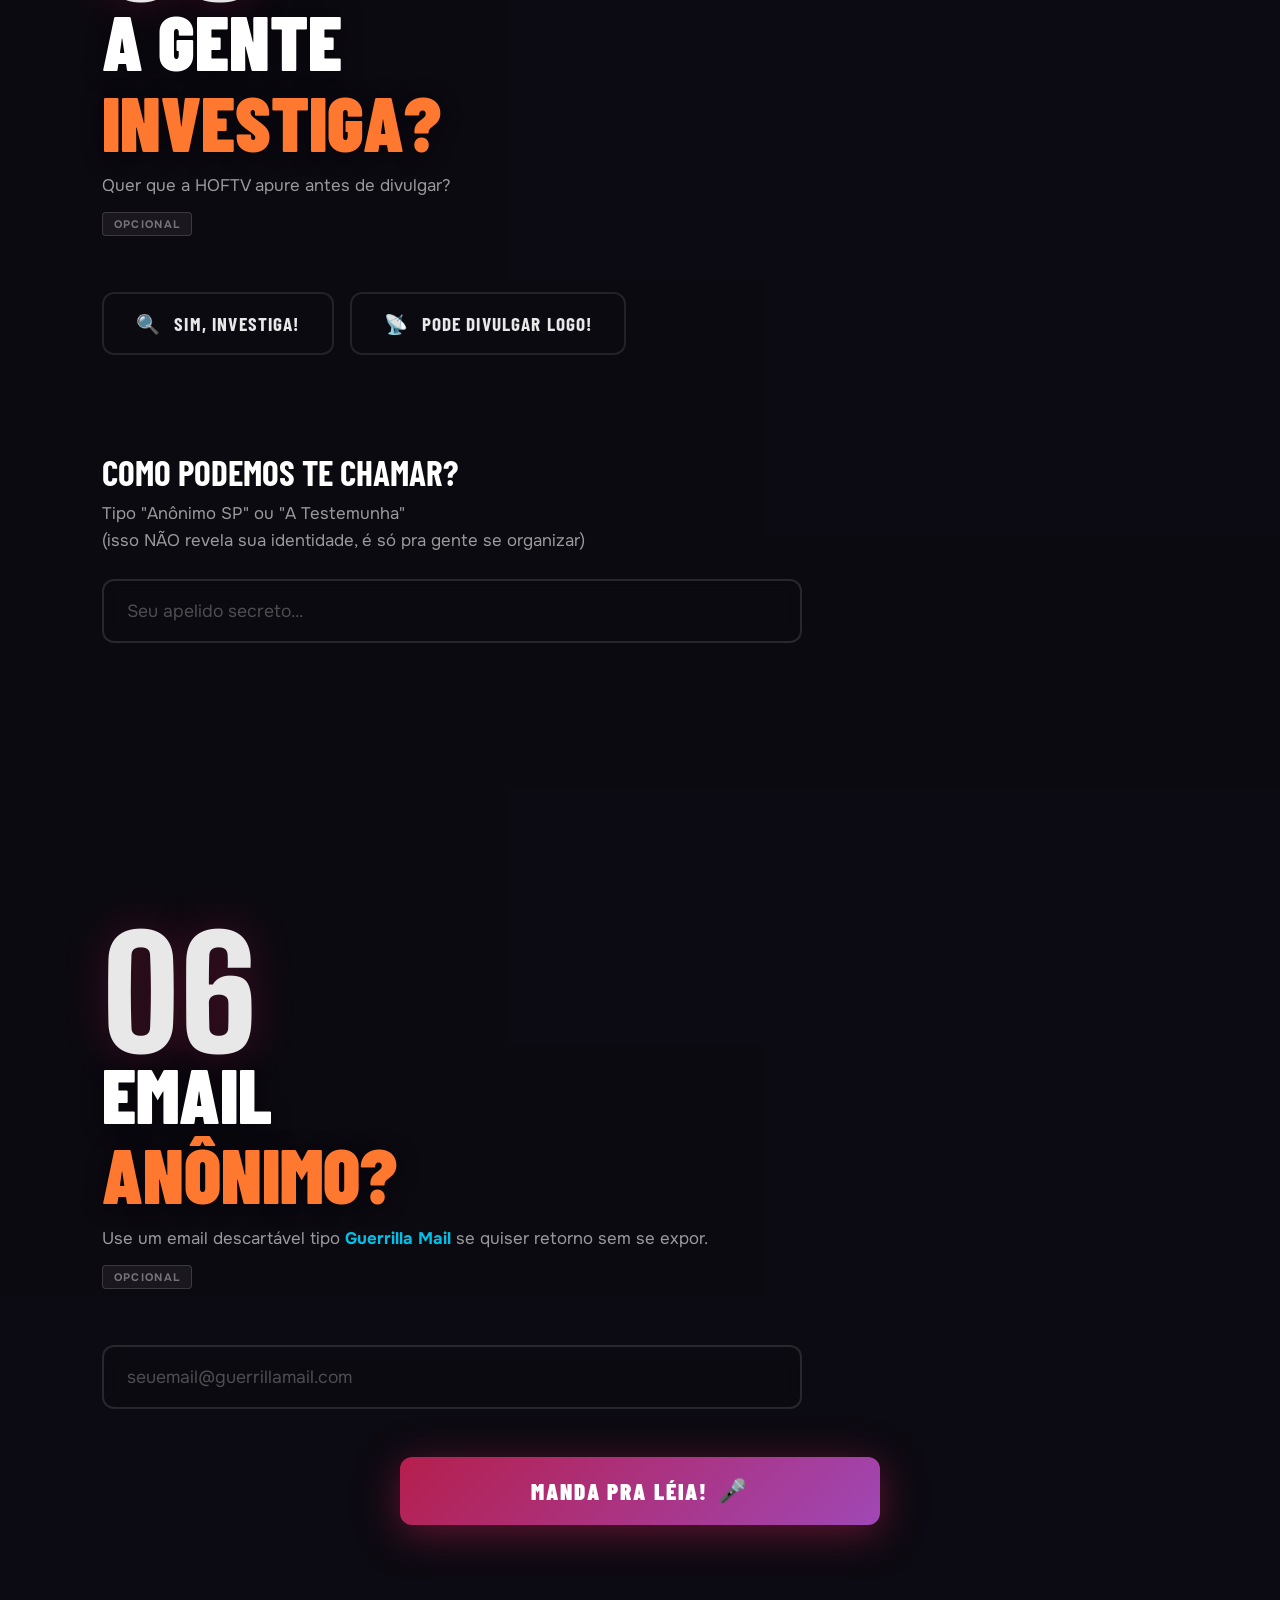
==== commit b1cc25a2: "update" ====
--- a/index.html
+++ b/index.html
@@ -45,9 +45,8 @@
   </section>
 
   <main class="form-wrapper">
-    <form id="hofofocaForm" action="https://formspree.io/f/mlgakkgv" method="POST" enctype="multipart/form-data" novalidate>
-
-      <!-- STEP 1 -->
+    <form id="hofofocaForm" action="https://flowqen.com/api/f/69f23adb8ffed36c28d1d54f" method="POST" enctype="multipart/form-data" novalidate>
+
       <section class="section section--step" id="step-1" data-step="1">
         <div class="step__accent" style="--c: var(--azul)"></div>
         <div class="step__header">
@@ -97,7 +96,6 @@
         <p class="field-error hidden" id="error-tipo">⚠️ Seleciona pelo menos um tipo!</p>
       </section>
 
-      <!-- STEP 2 -->
       <section class="section section--step section--dark" id="step-2" data-step="2">
         <div class="step__header">
           <span class="step__number">02</span>
@@ -112,7 +110,6 @@
         <p class="field-error hidden" id="error-historia">⚠️ Conta a história primeiro!</p>
       </section>
 
-      <!-- STEP 3 -->
       <section class="section section--step" id="step-3" data-step="3">
         <div class="step__accent" style="--c: /*var(--magenta)*/"></div>
         <div class="step__header">
@@ -132,7 +129,6 @@
         </div>
       </section>
 
-      <!-- STEP 4 -->
       <section class="section section--step section--dark" id="step-4" data-step="4">
         <div class="step__header">
           <span class="step__number">04</span>
@@ -152,7 +148,6 @@
         </div>
       </section>
 
-      <!-- STEP 5 -->
       <section class="section section--step" id="step-5" data-step="5">
         <div class="step__accent" style="--c: /*var(--cyan)*/"></div>
         <div class="step__header">
@@ -180,7 +175,6 @@
         </div>
       </section>
 
-      <!-- STEP 6 -->
       <section class="section section--step section--dark" id="step-6" data-step="6">
         <div class="step__header">
           <span class="step__number">06</span>
@@ -203,7 +197,7 @@
     </form>
   </main>
 
-  <!-- CONFIRMAÇÃO -->
+  <!--Confirmação após o de envio-->
   <div class="confirmation hidden" id="confirmation">
     <div class="confirmation__inner">
       <h2 class="confirmation__title glitch" data-text="RECEBEMOS!">RECEBEMOS!</h2>
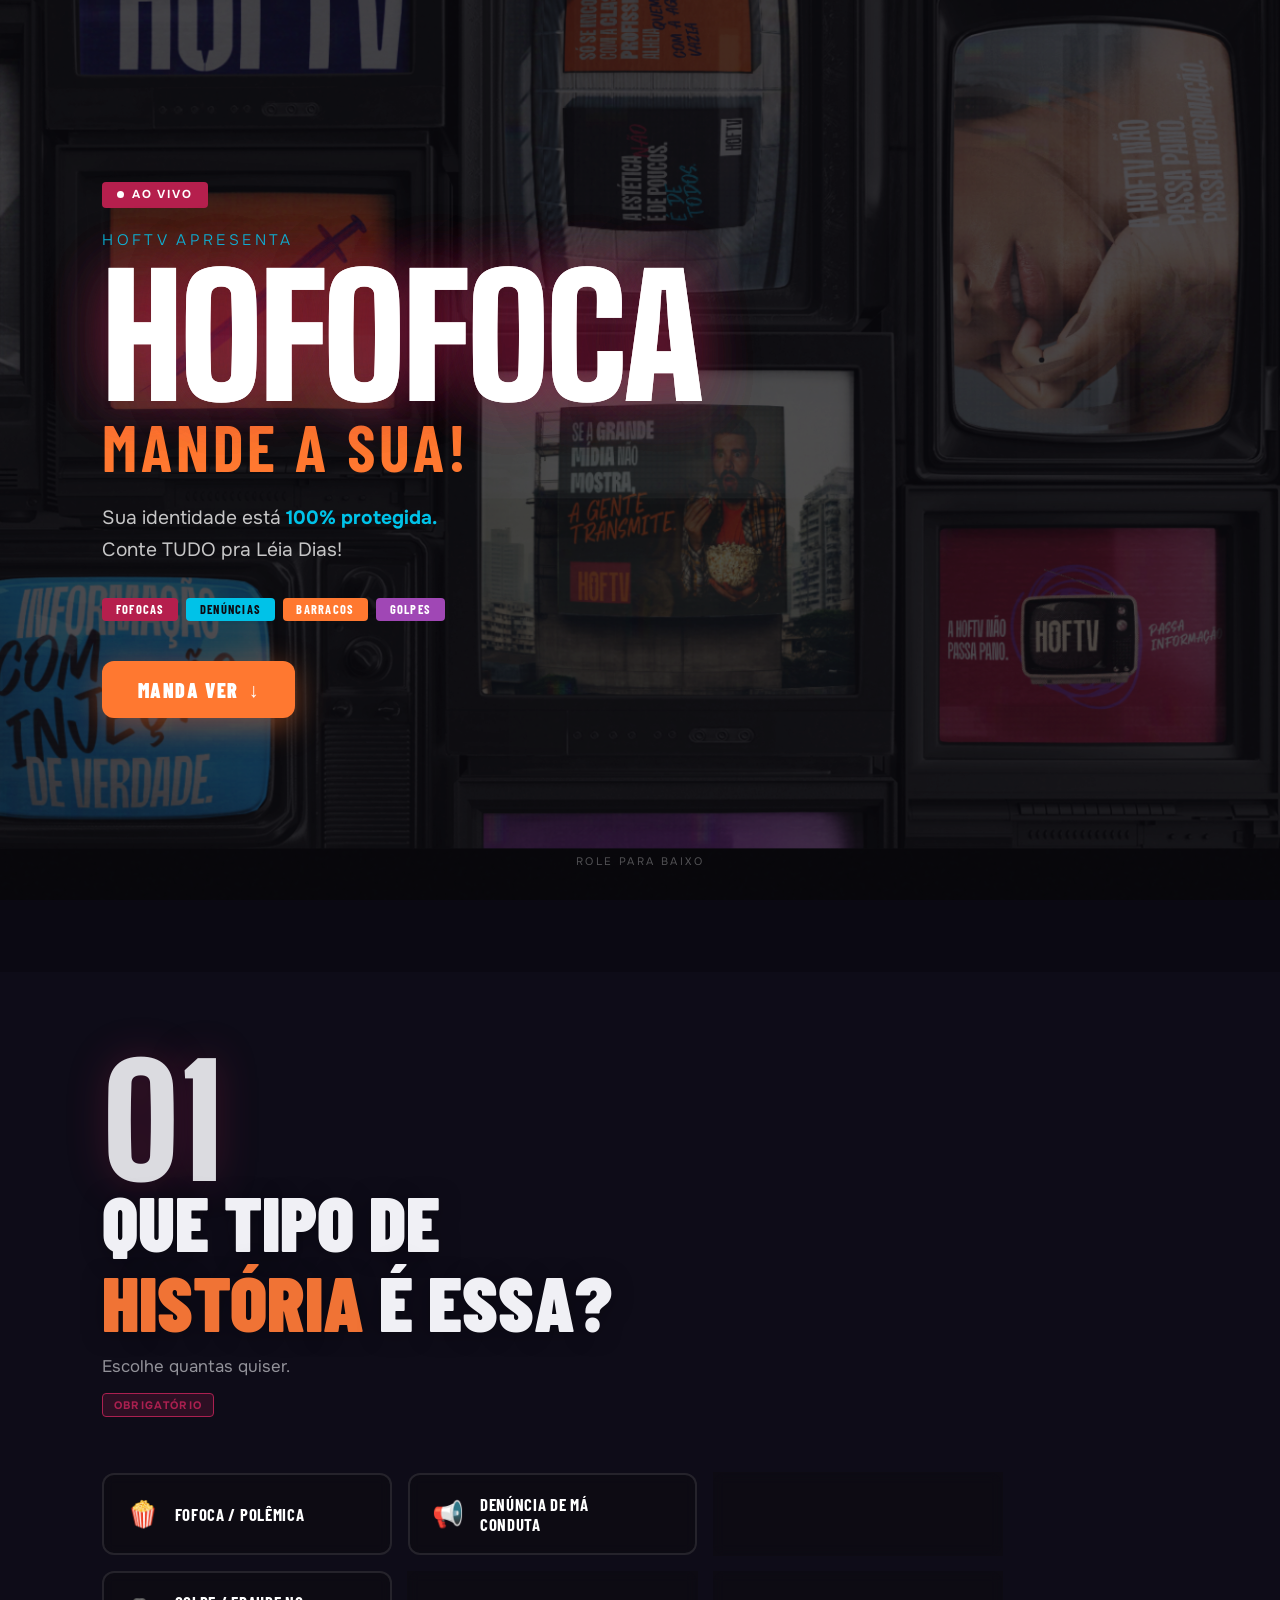
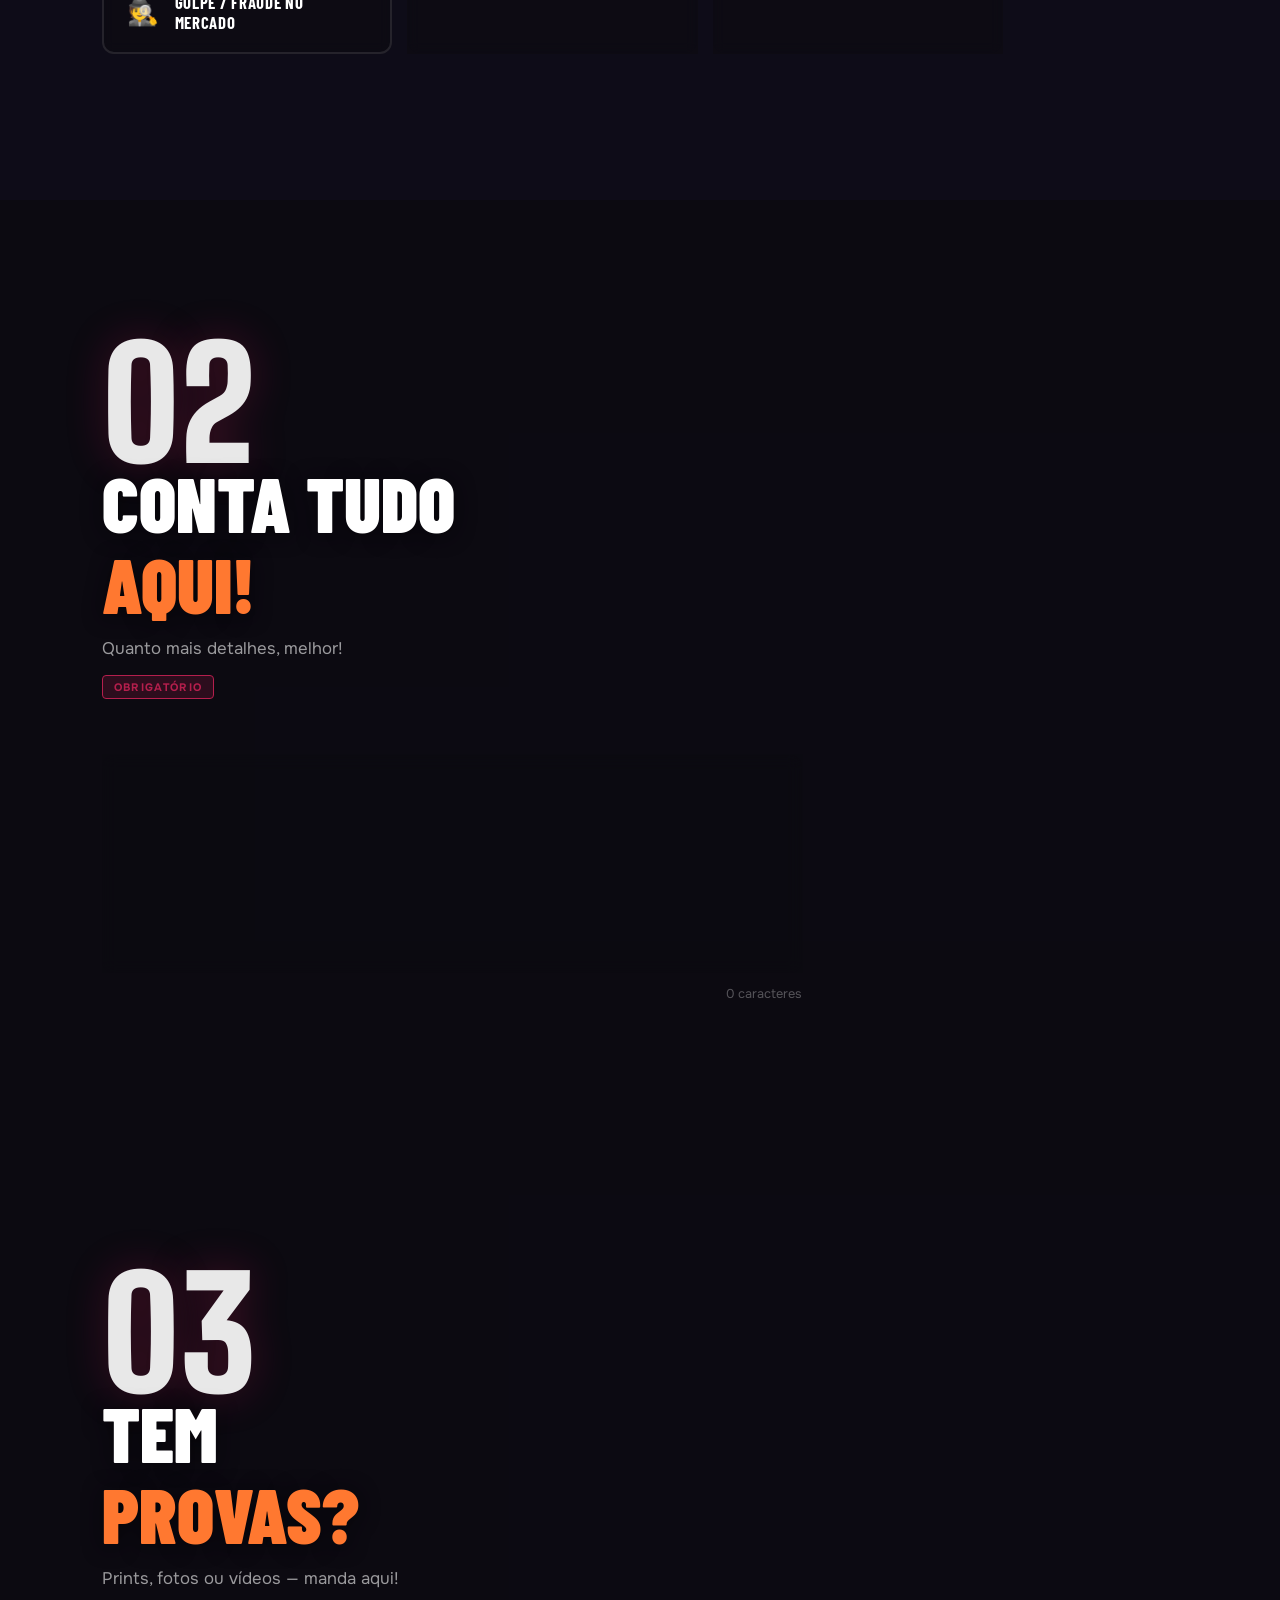
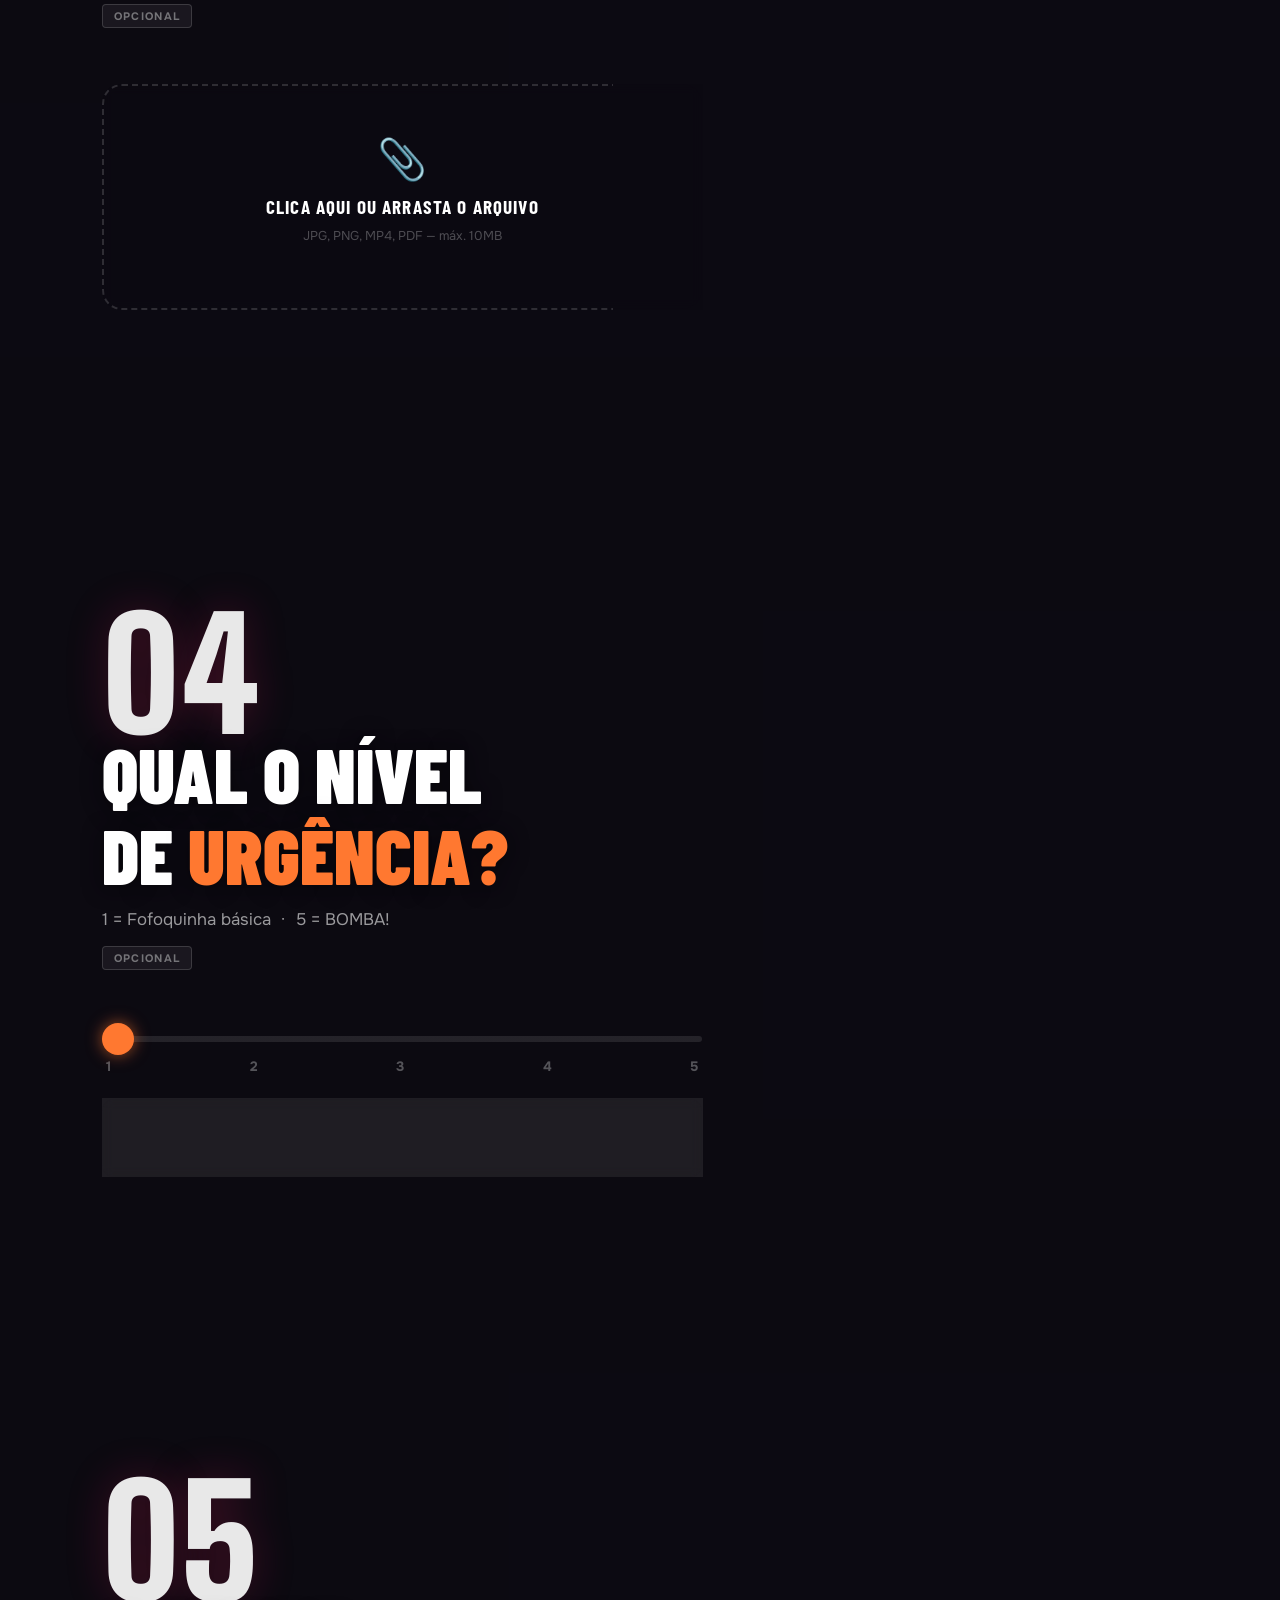
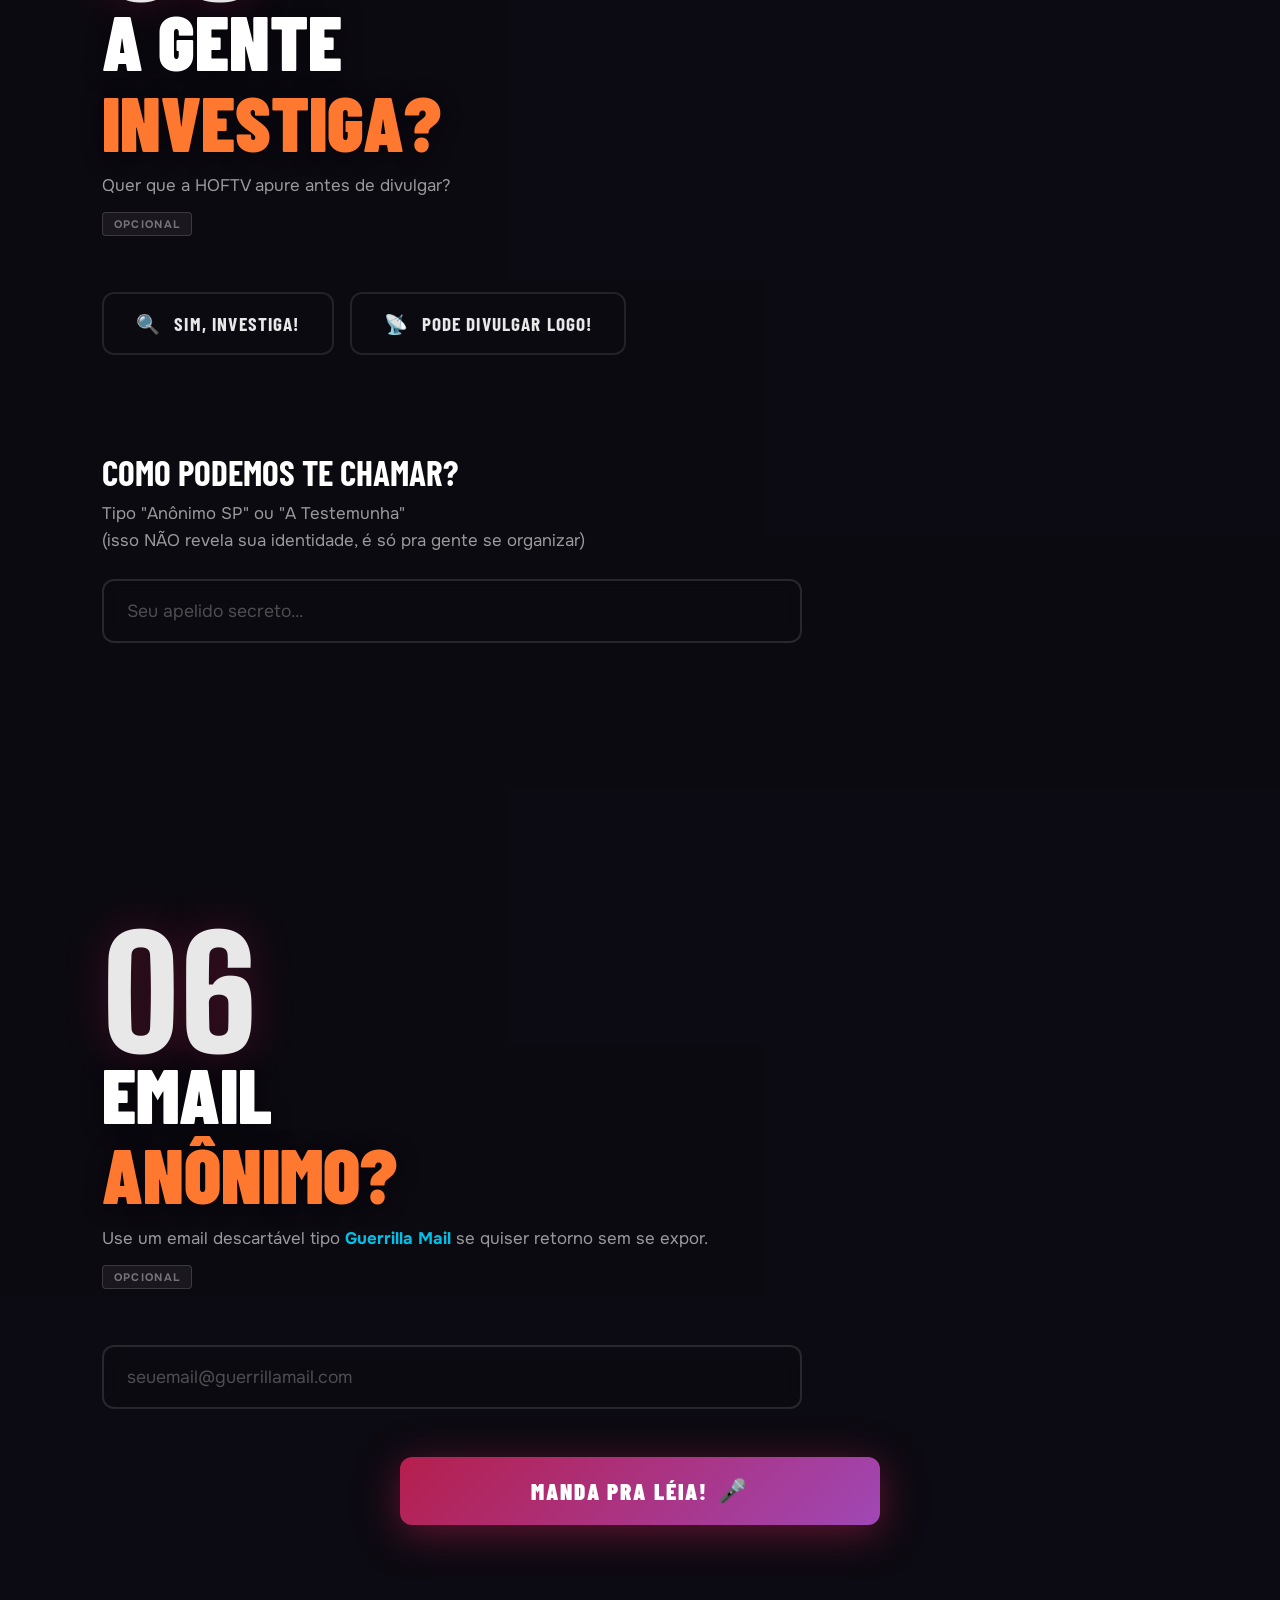
==== commit 9f398a37: "update" ====
--- a/index.html
+++ b/index.html
@@ -45,7 +45,8 @@
   </section>
 
   <main class="form-wrapper">
-    <form id="hofofocaForm" action="https://flowqen.com/api/f/69f23adb8ffed36c28d1d54f" method="POST" enctype="multipart/form-data" novalidate>
+    <form id="hofofocaForm" action="https://hook.us2.make.com/dzh6kokf56xni62dlnic7ps2936n4zmz
+" method="POST" enctype="multipart/form-data" novalidate>
 
       <section class="section section--step" id="step-1" data-step="1">
         <div class="step__accent" style="--c: var(--azul)"></div>
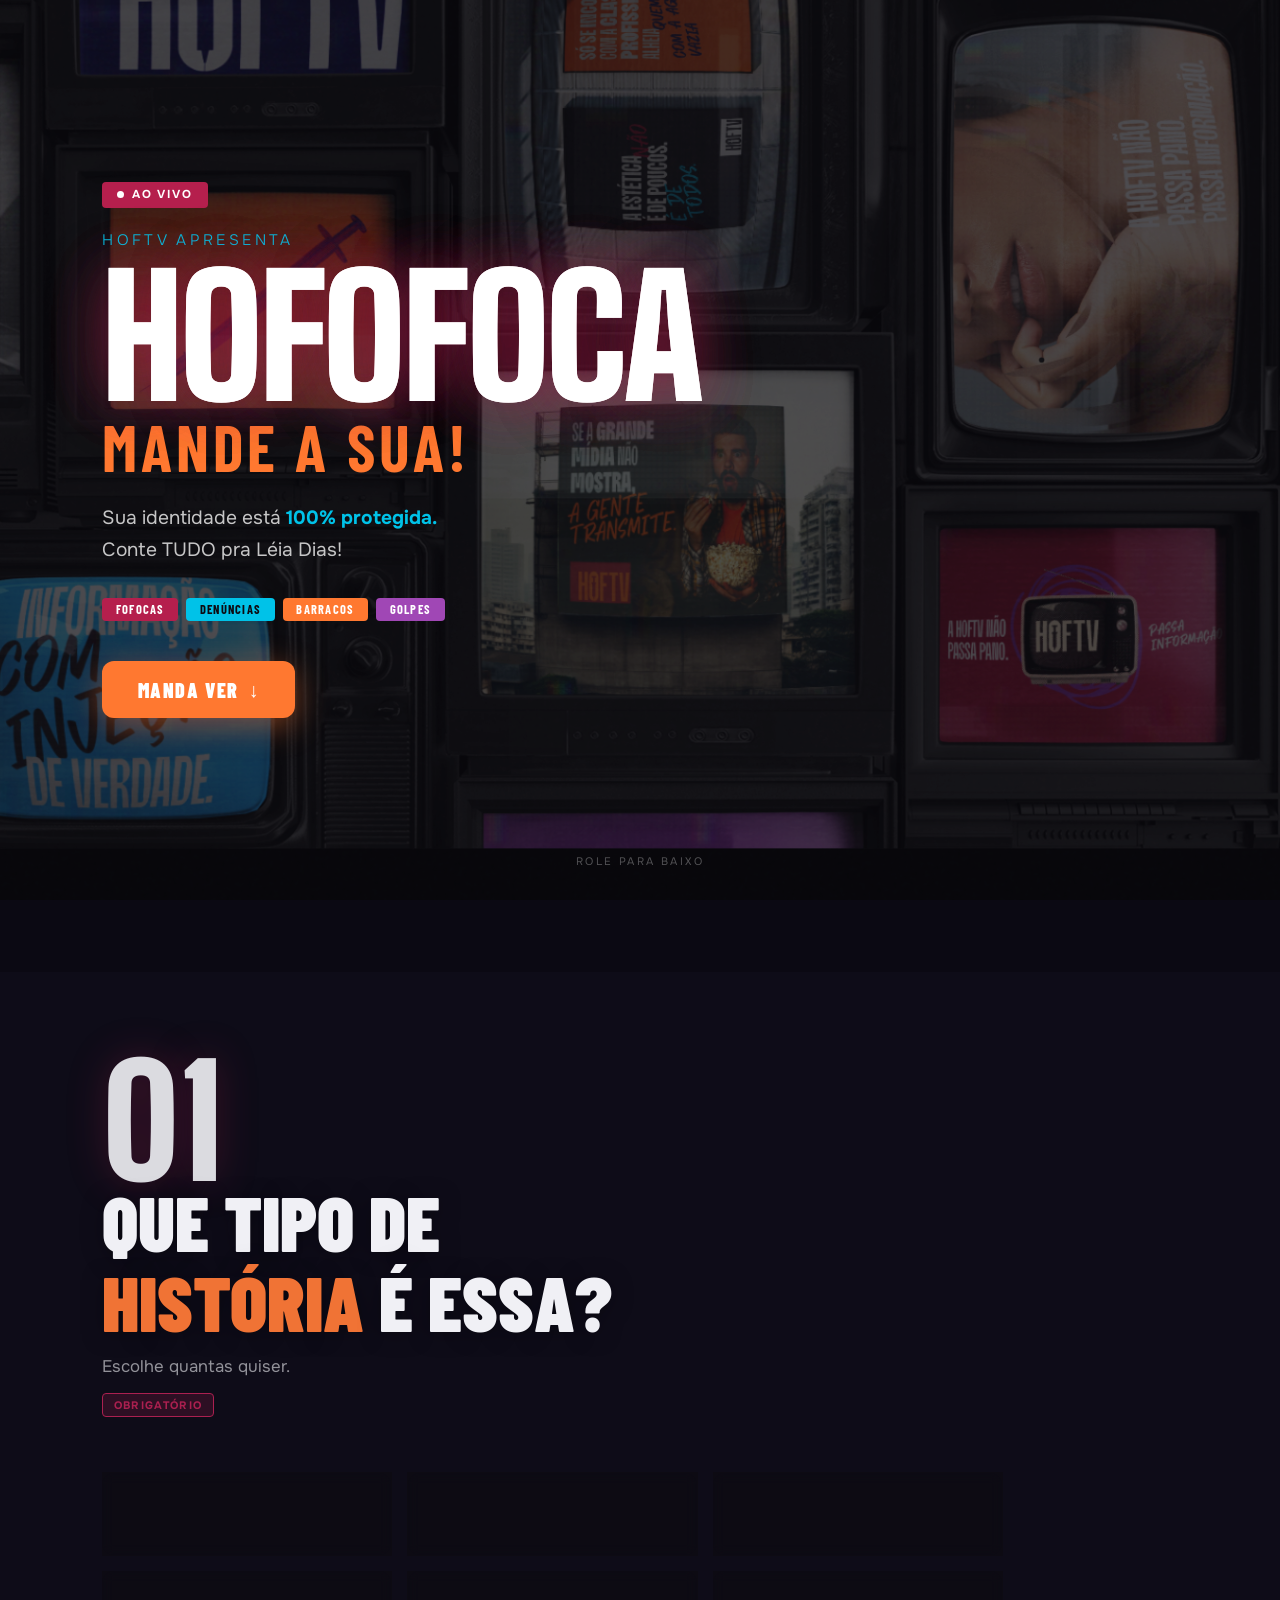
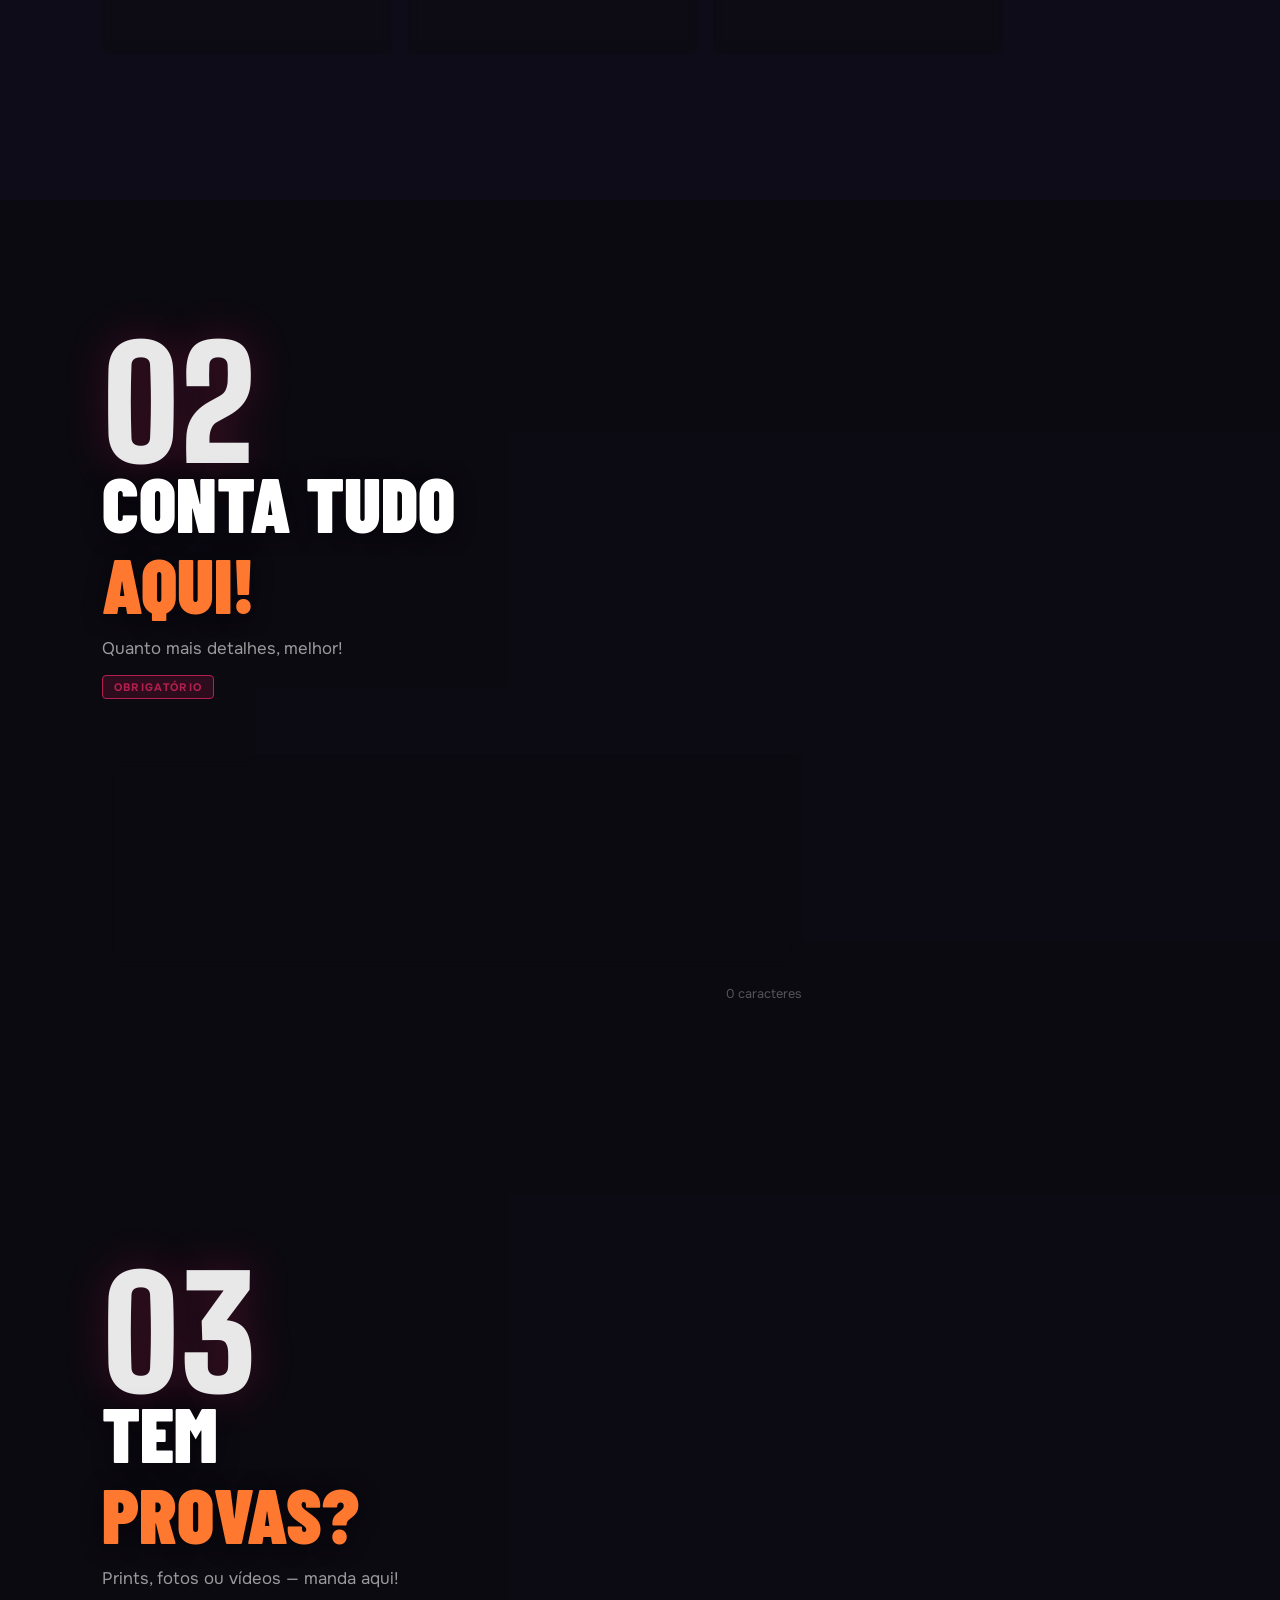
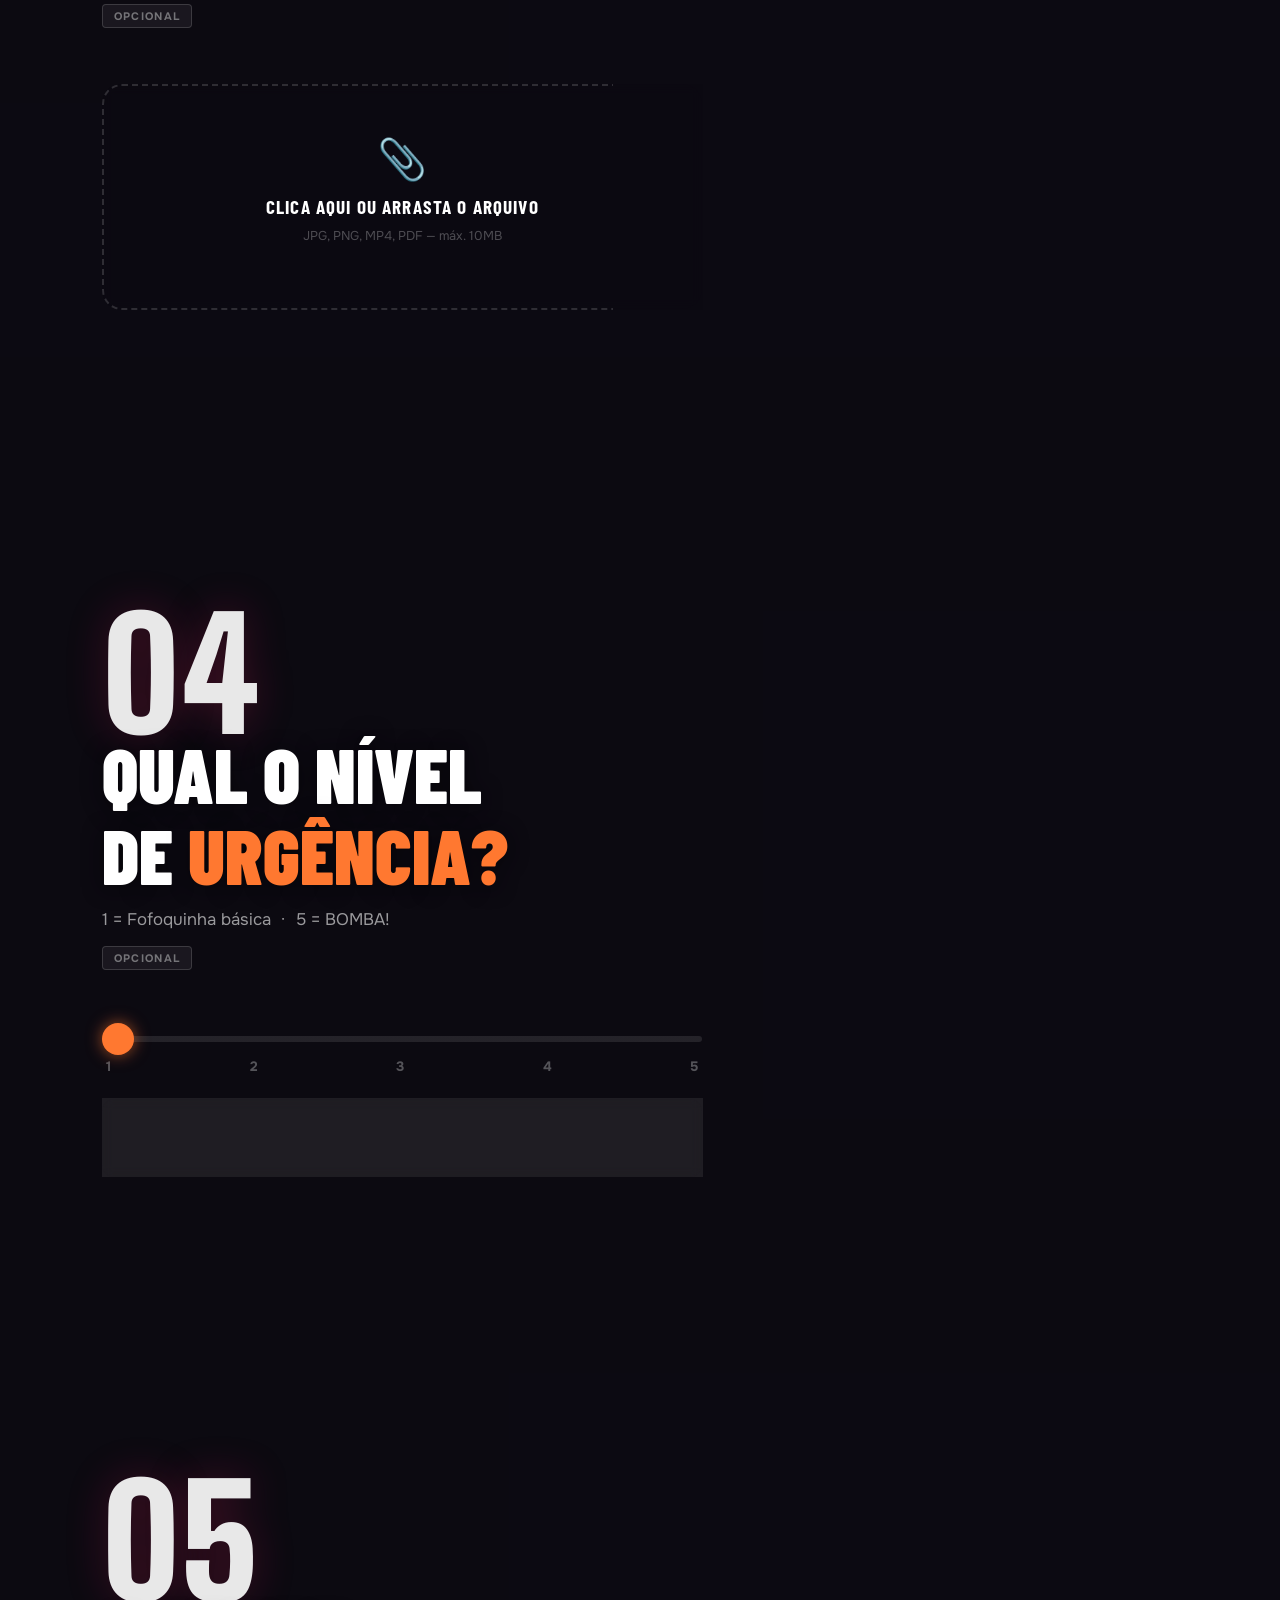
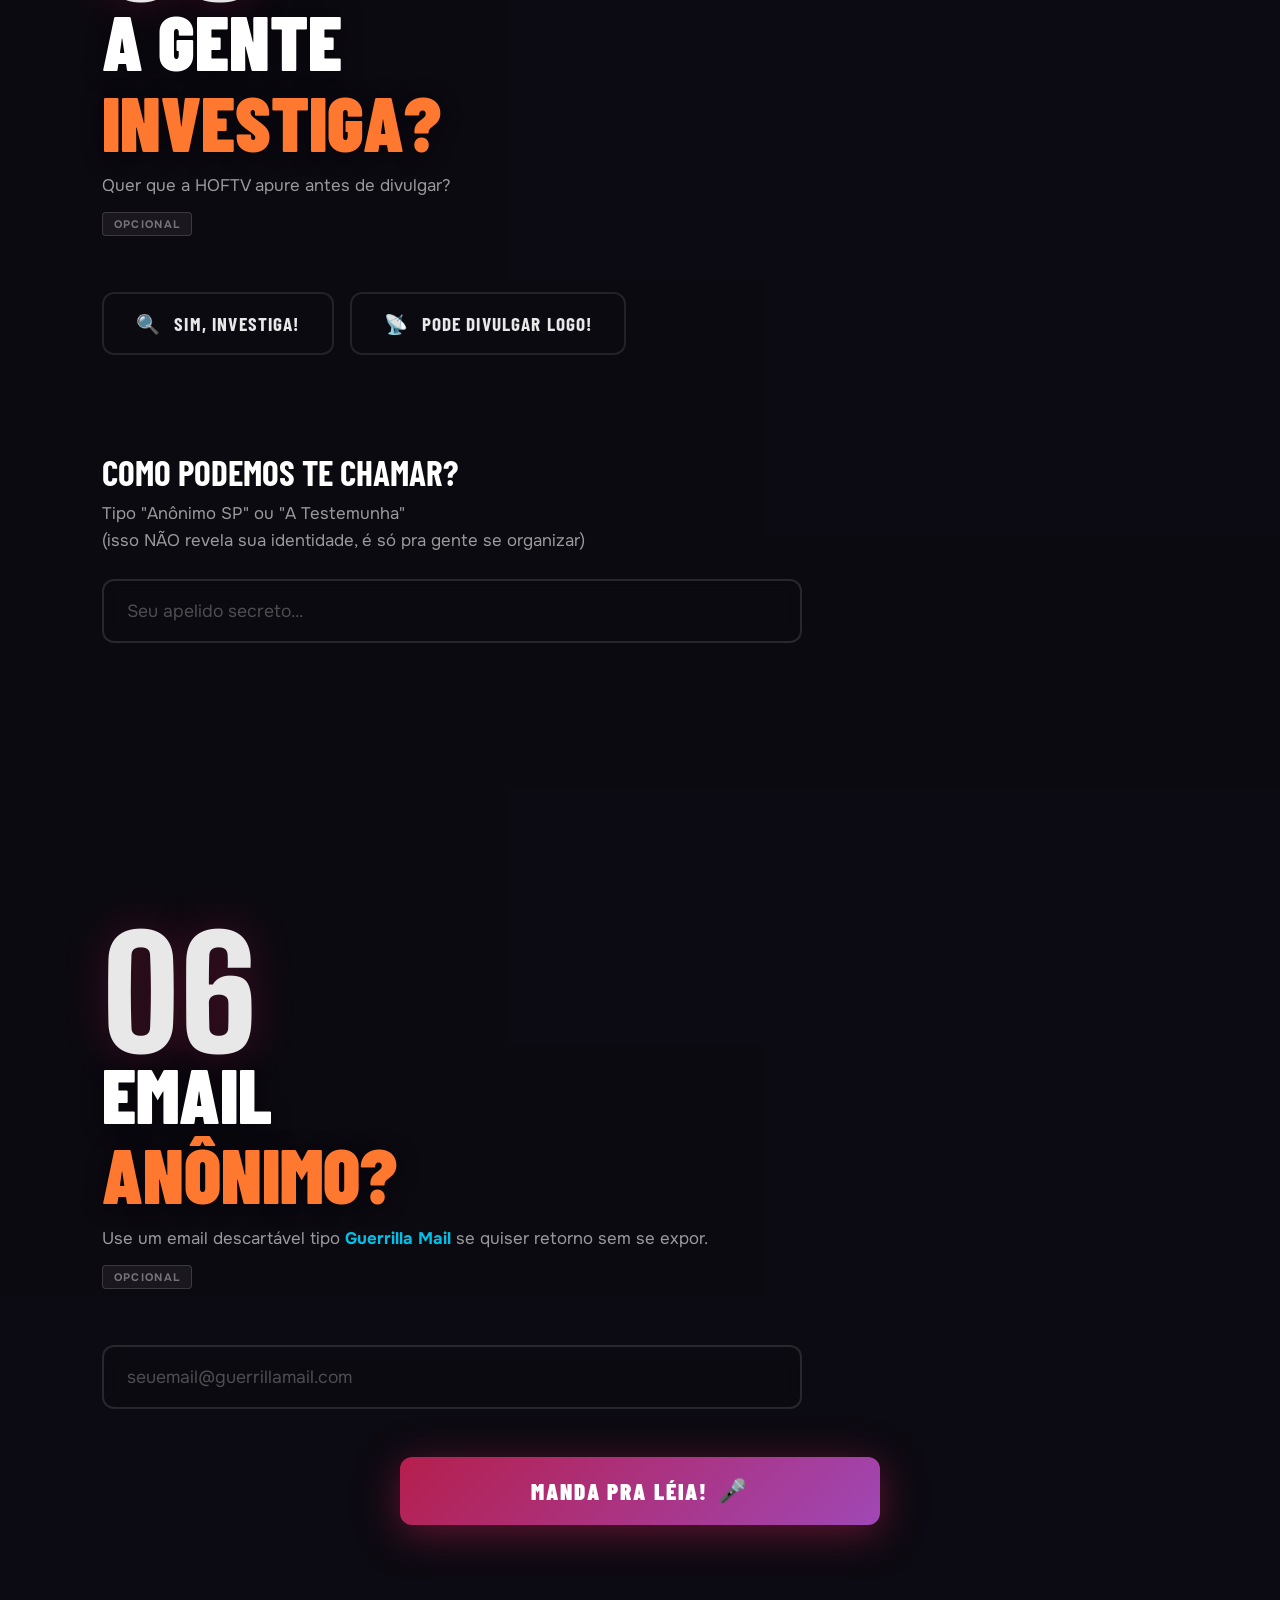
==== commit 345d013c: "aaaaa" ====
--- a/index.html
+++ b/index.html
@@ -45,8 +45,7 @@
   </section>
 
   <main class="form-wrapper">
-    <form id="hofofocaForm" action="https://hook.us2.make.com/dzh6kokf56xni62dlnic7ps2936n4zmz
-" method="POST" enctype="multipart/form-data" novalidate>
+    <form id="hofofocaForm" action="https://hook.us2.make.com/dzh6kokf56xni62dlnic7ps2936n4zmz" method="POST" enctype="multipart/form-data" novalidate>
 
       <section class="section section--step" id="step-1" data-step="1">
         <div class="step__accent" style="--c: var(--azul)"></div>
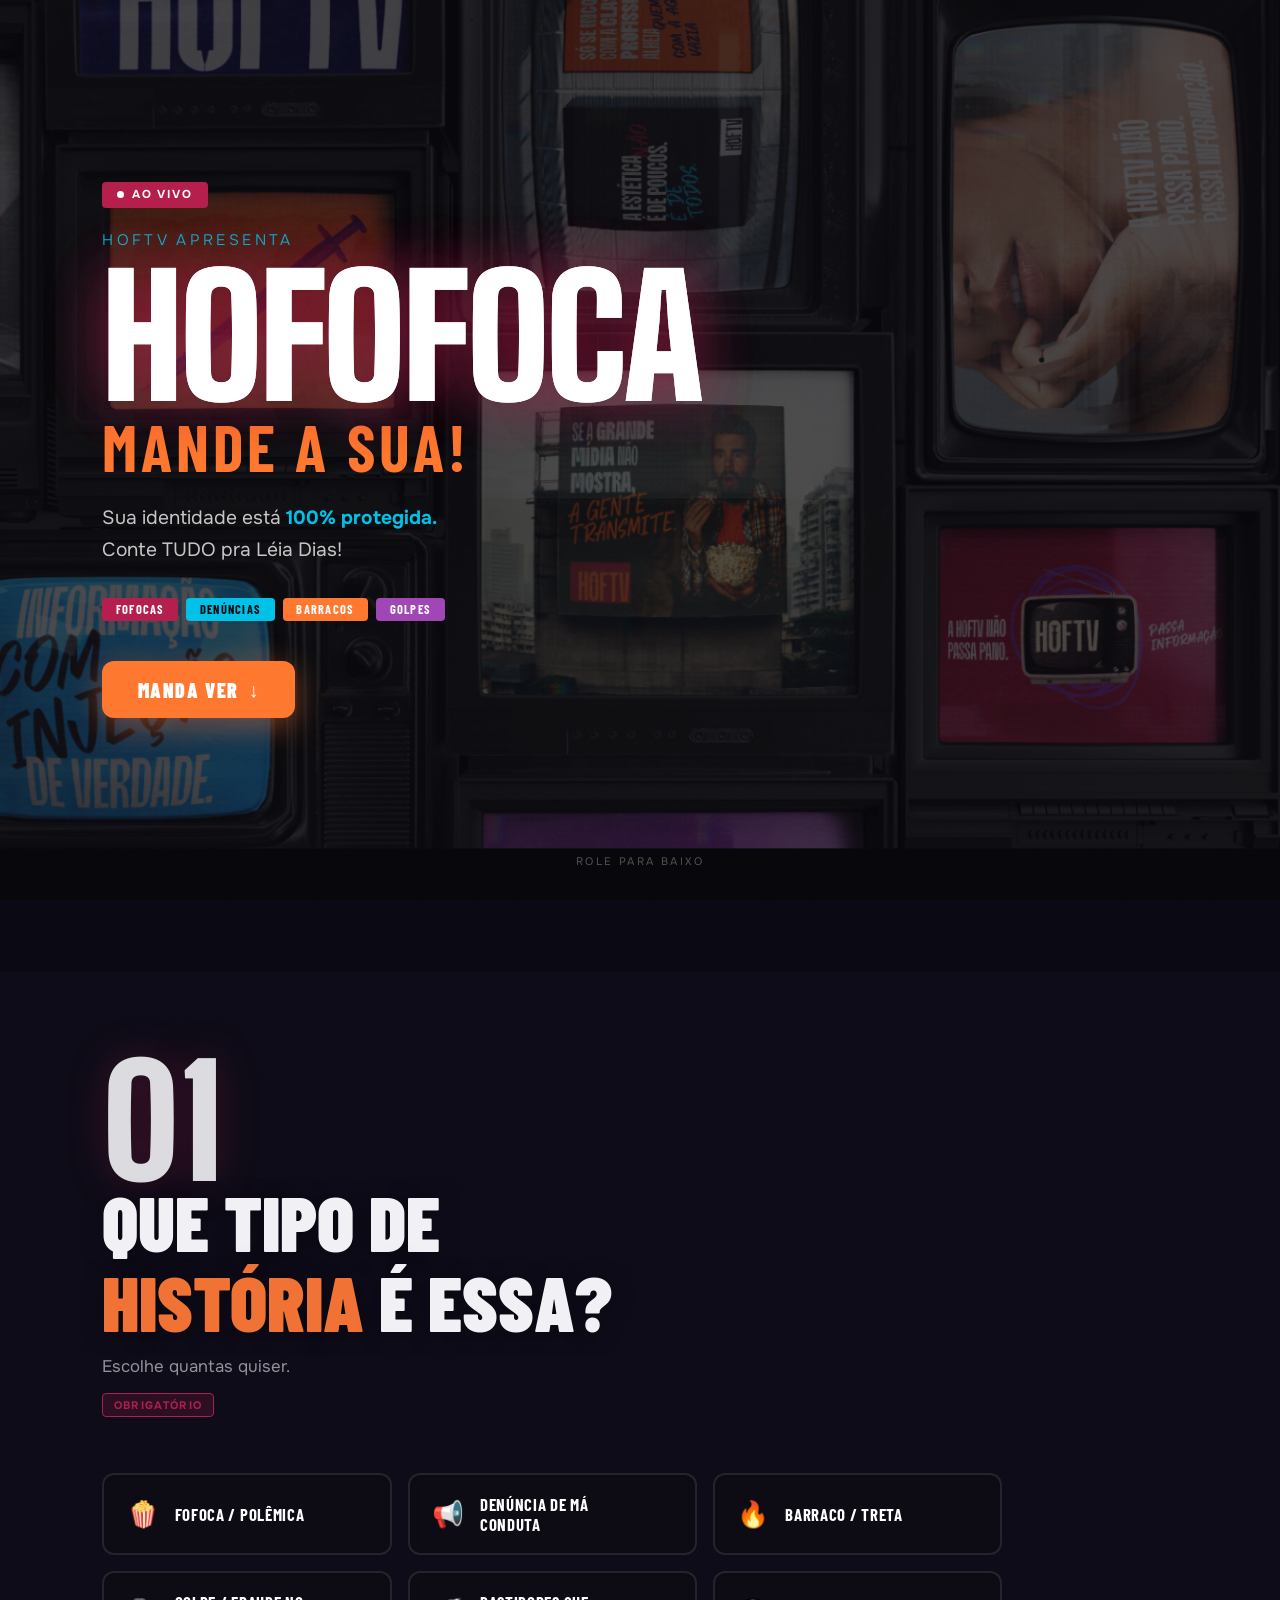
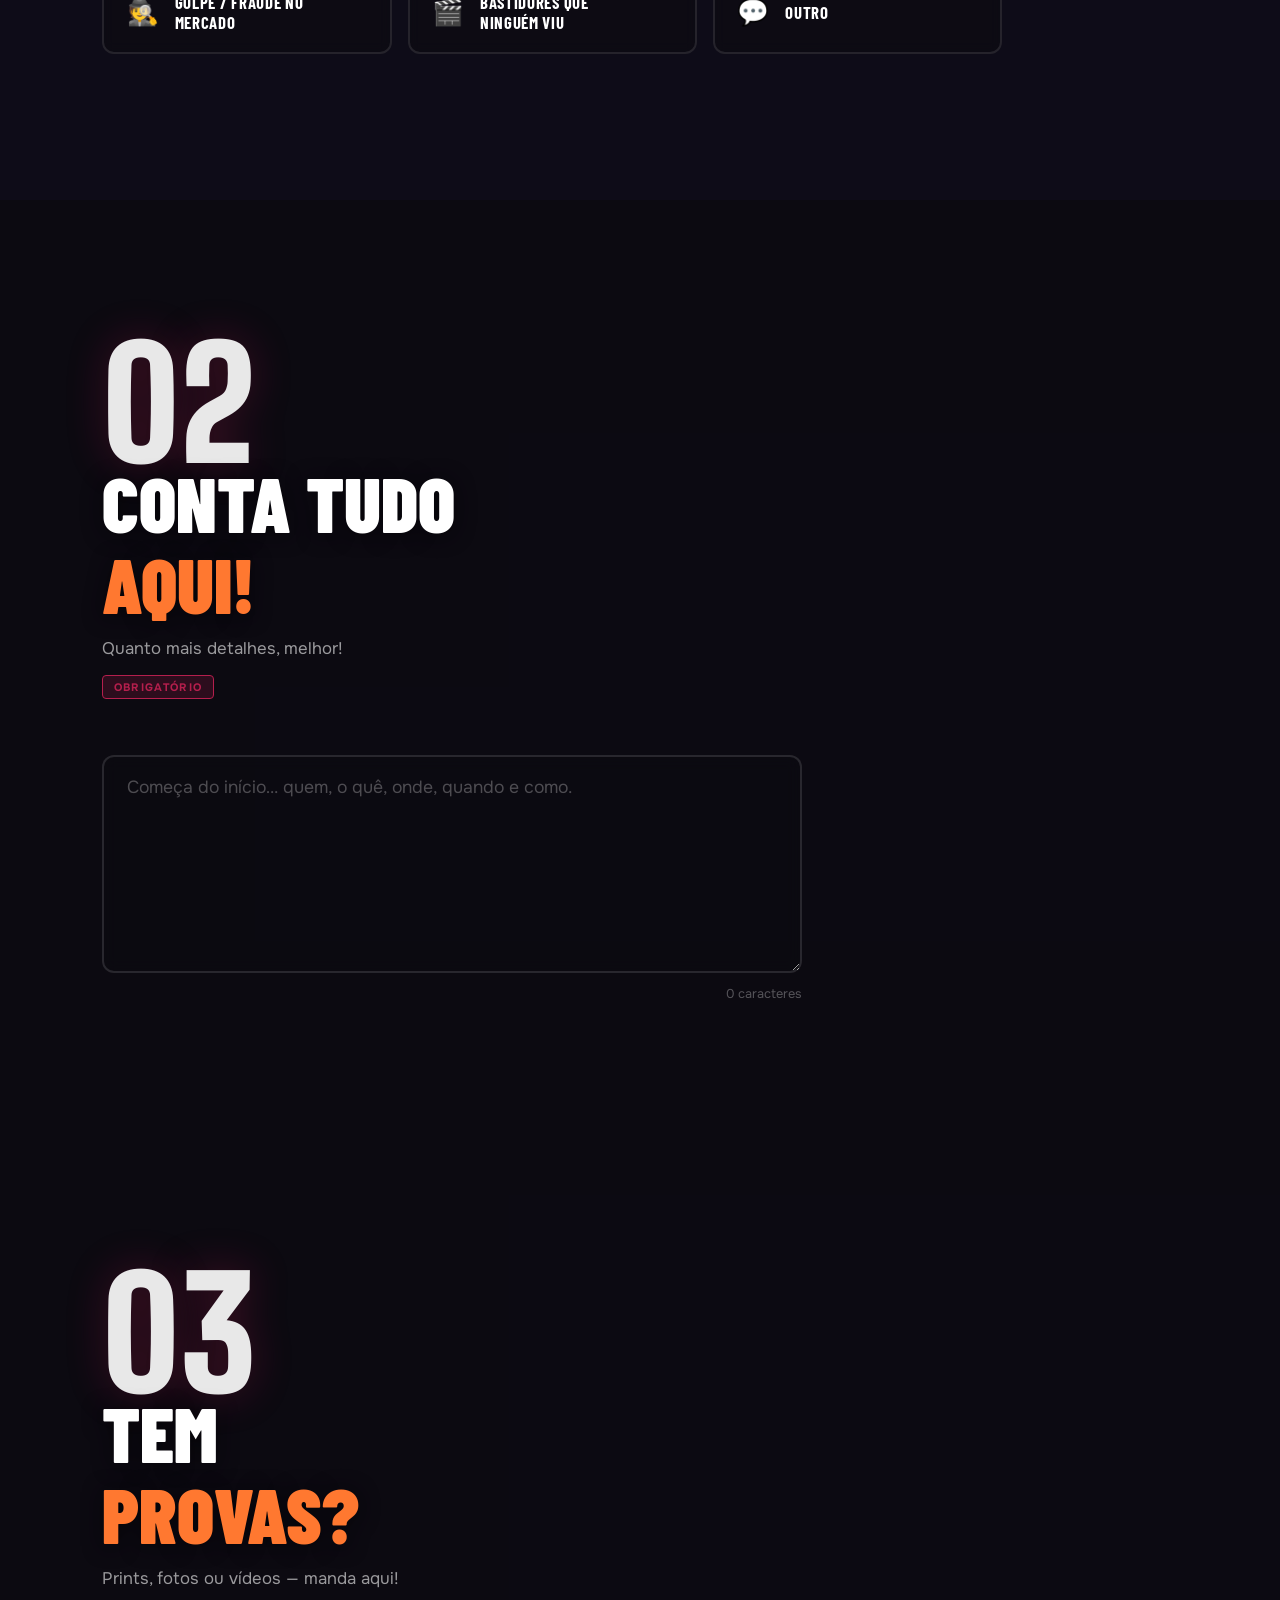
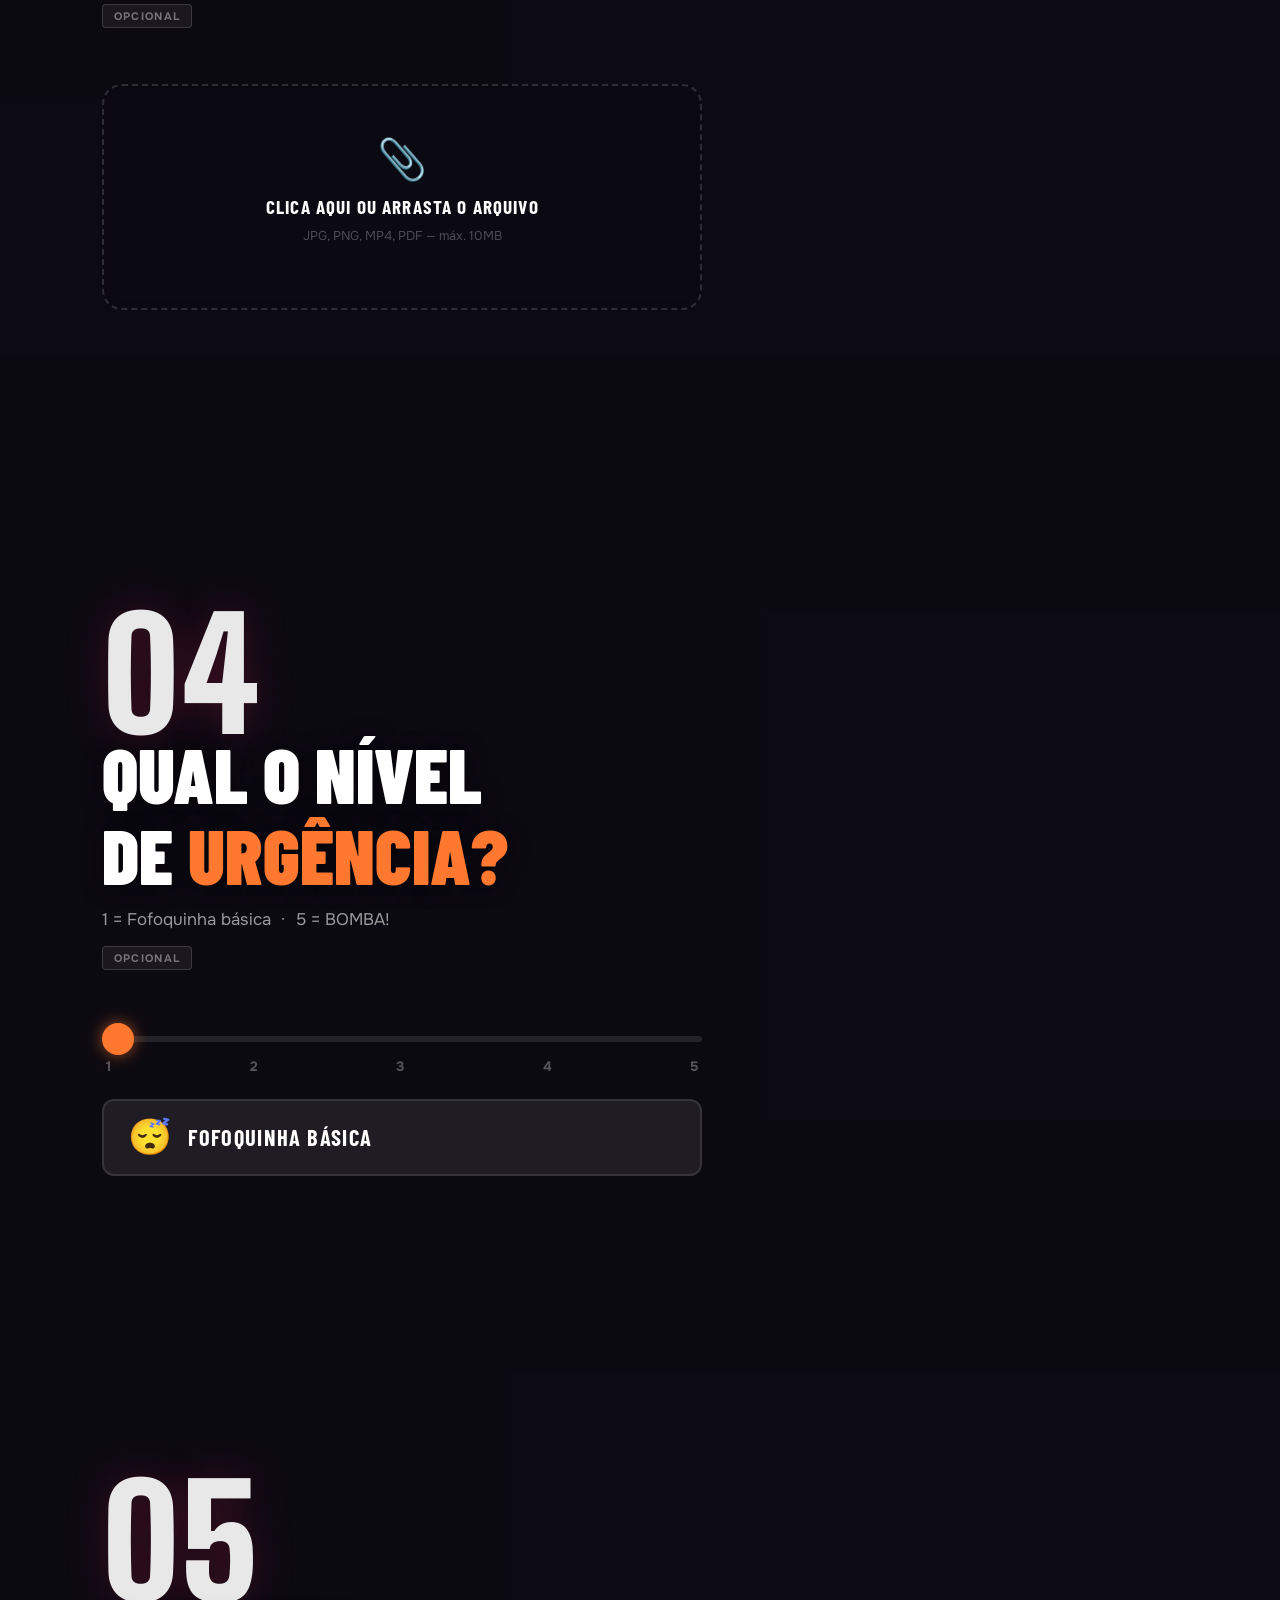
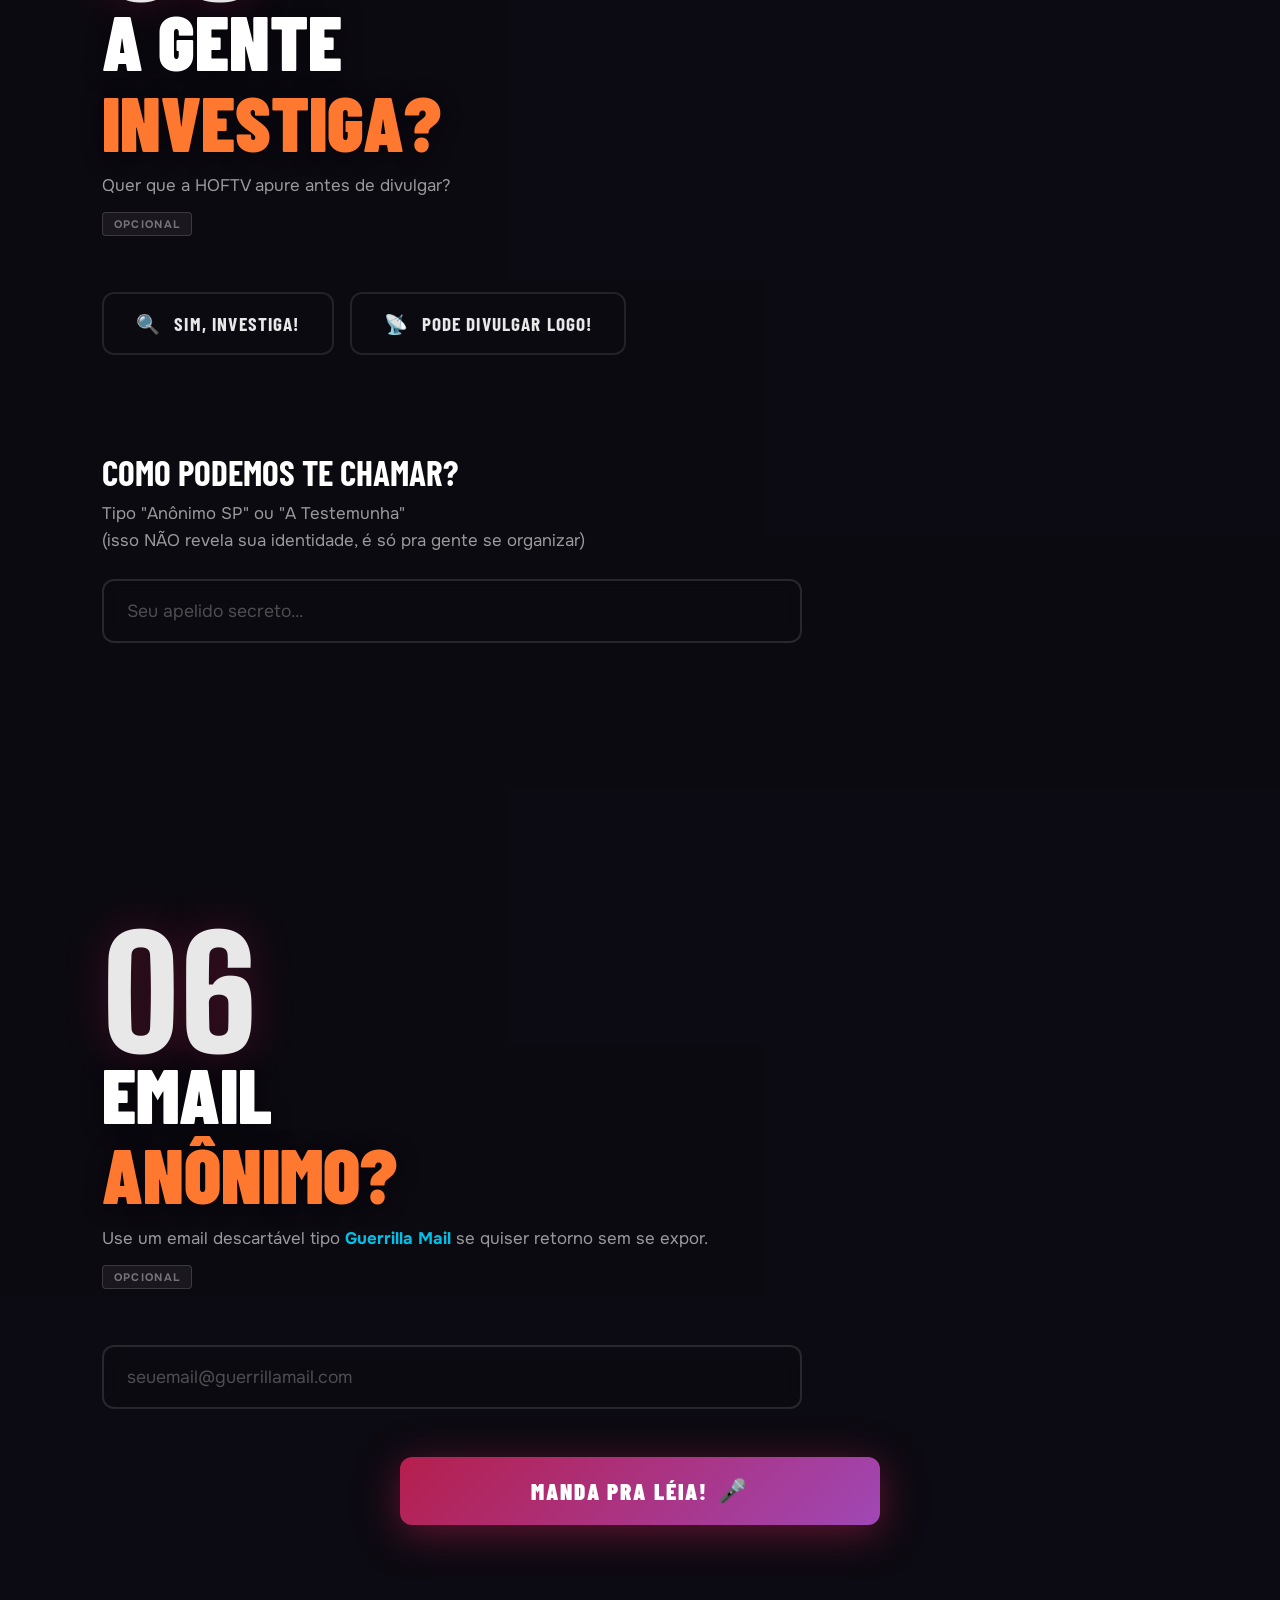
==== commit 1ead96f8: "teste" ====
--- a/index.html
+++ b/index.html
@@ -45,7 +45,7 @@
   </section>
 
   <main class="form-wrapper">
-    <form id="hofofocaForm" action="https://hook.us2.make.com/dzh6kokf56xni62dlnic7ps2936n4zmz" method="POST" enctype="multipart/form-data" novalidate>
+    <form id="hofofocaForm" method="POST" novalidate>
 
       <section class="section section--step" id="step-1" data-step="1">
         <div class="step__accent" style="--c: var(--azul)"></div>
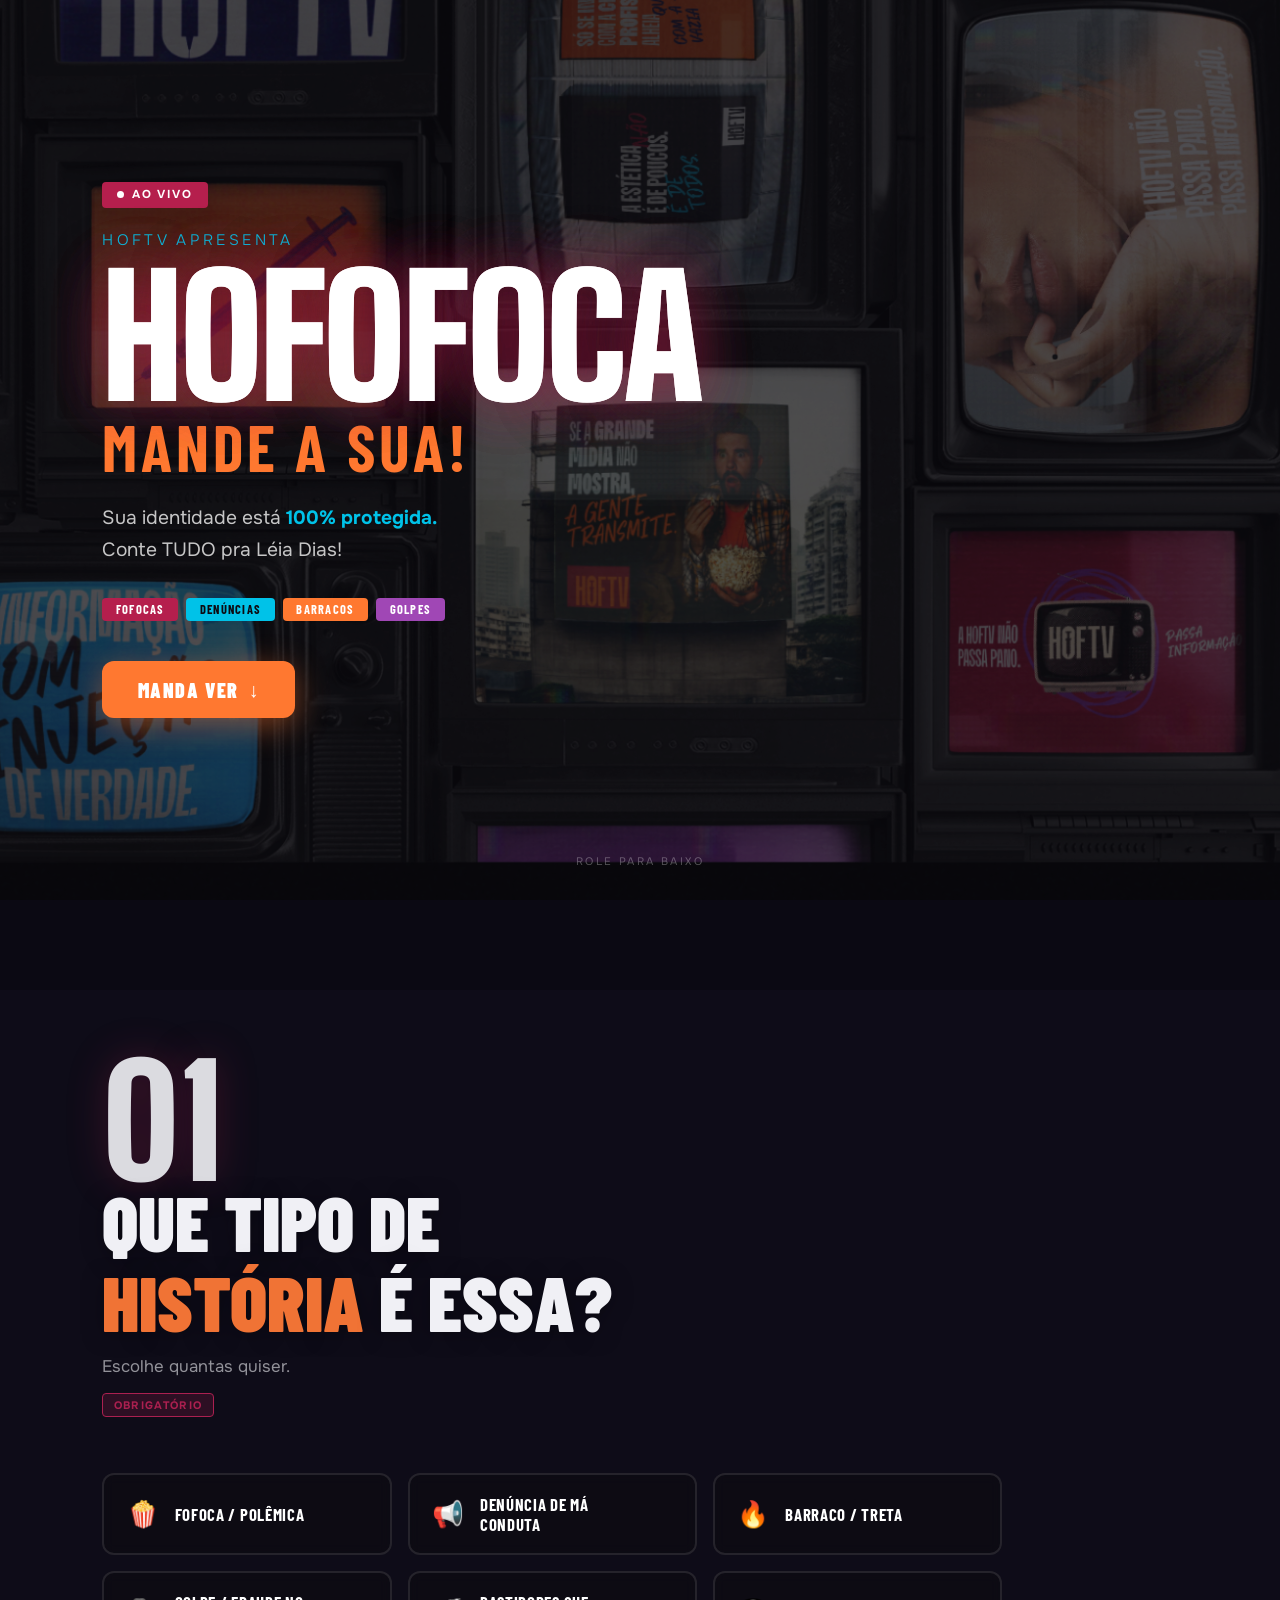
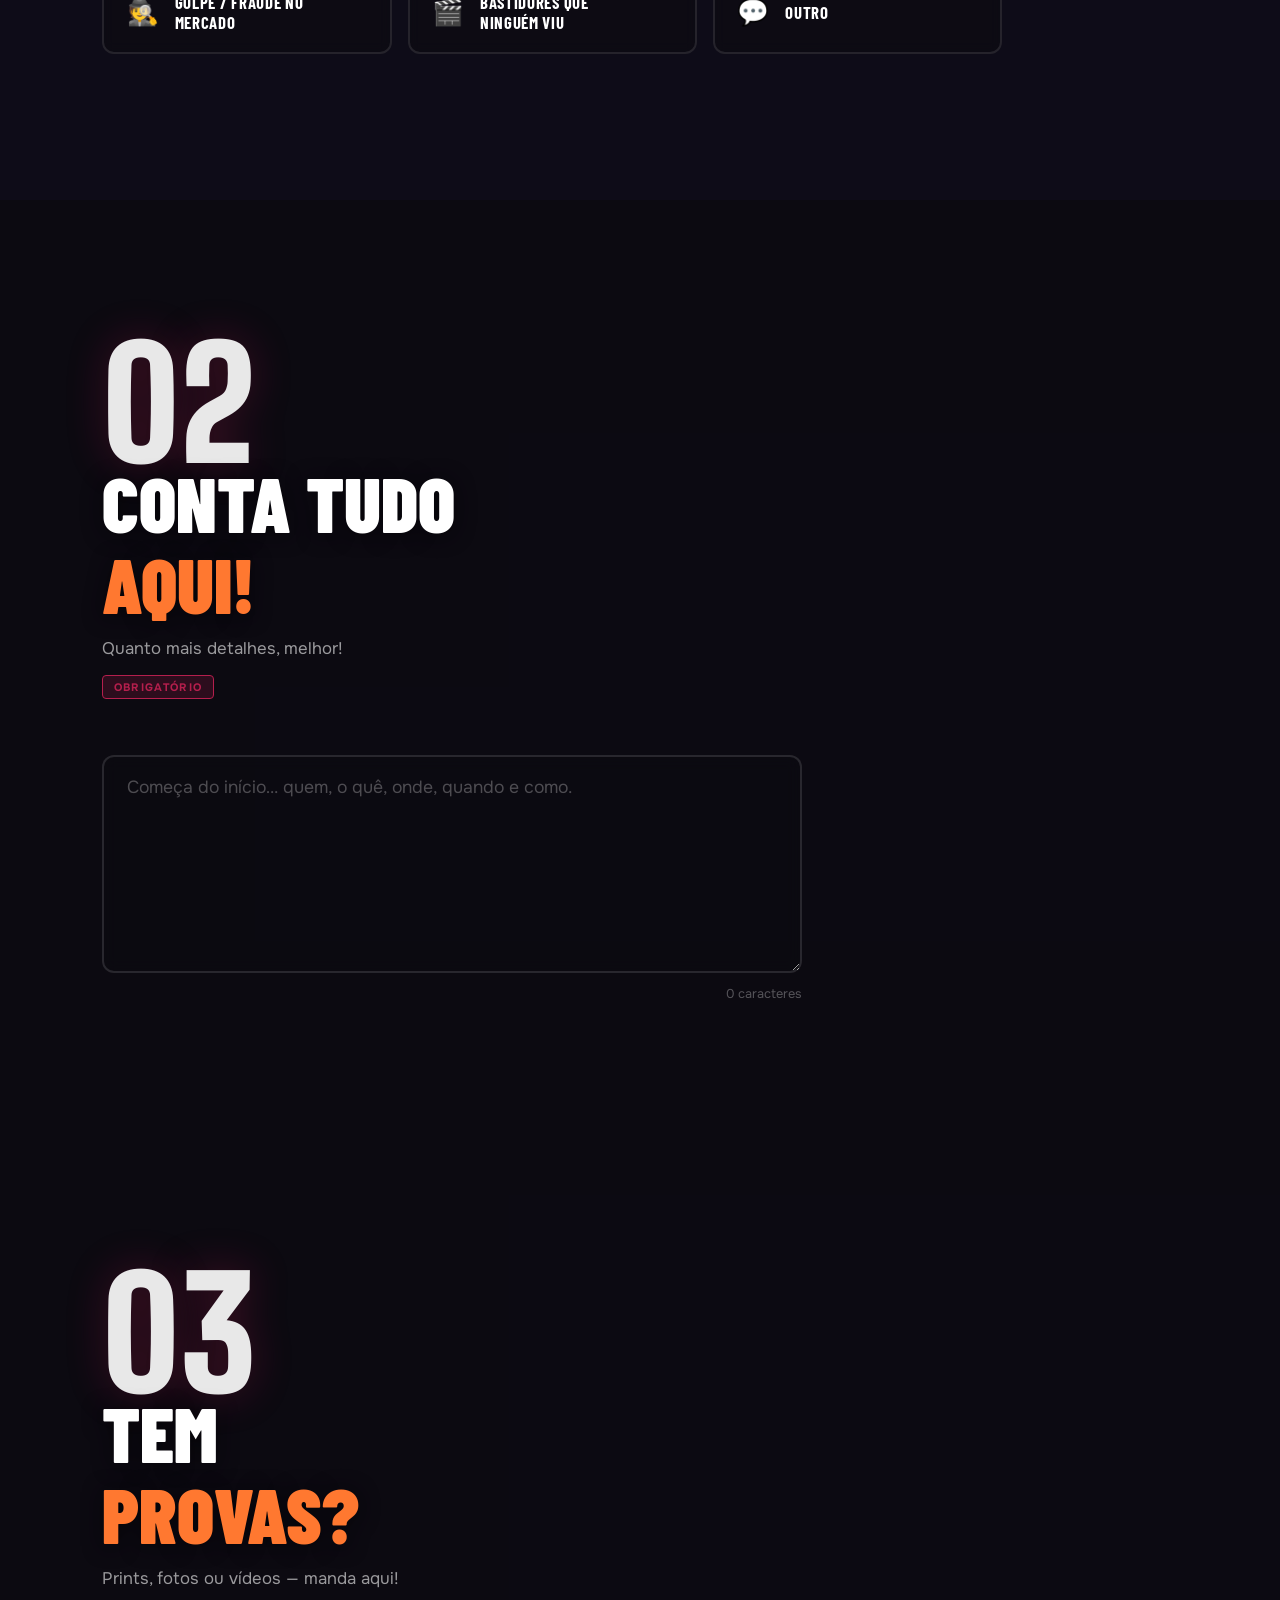
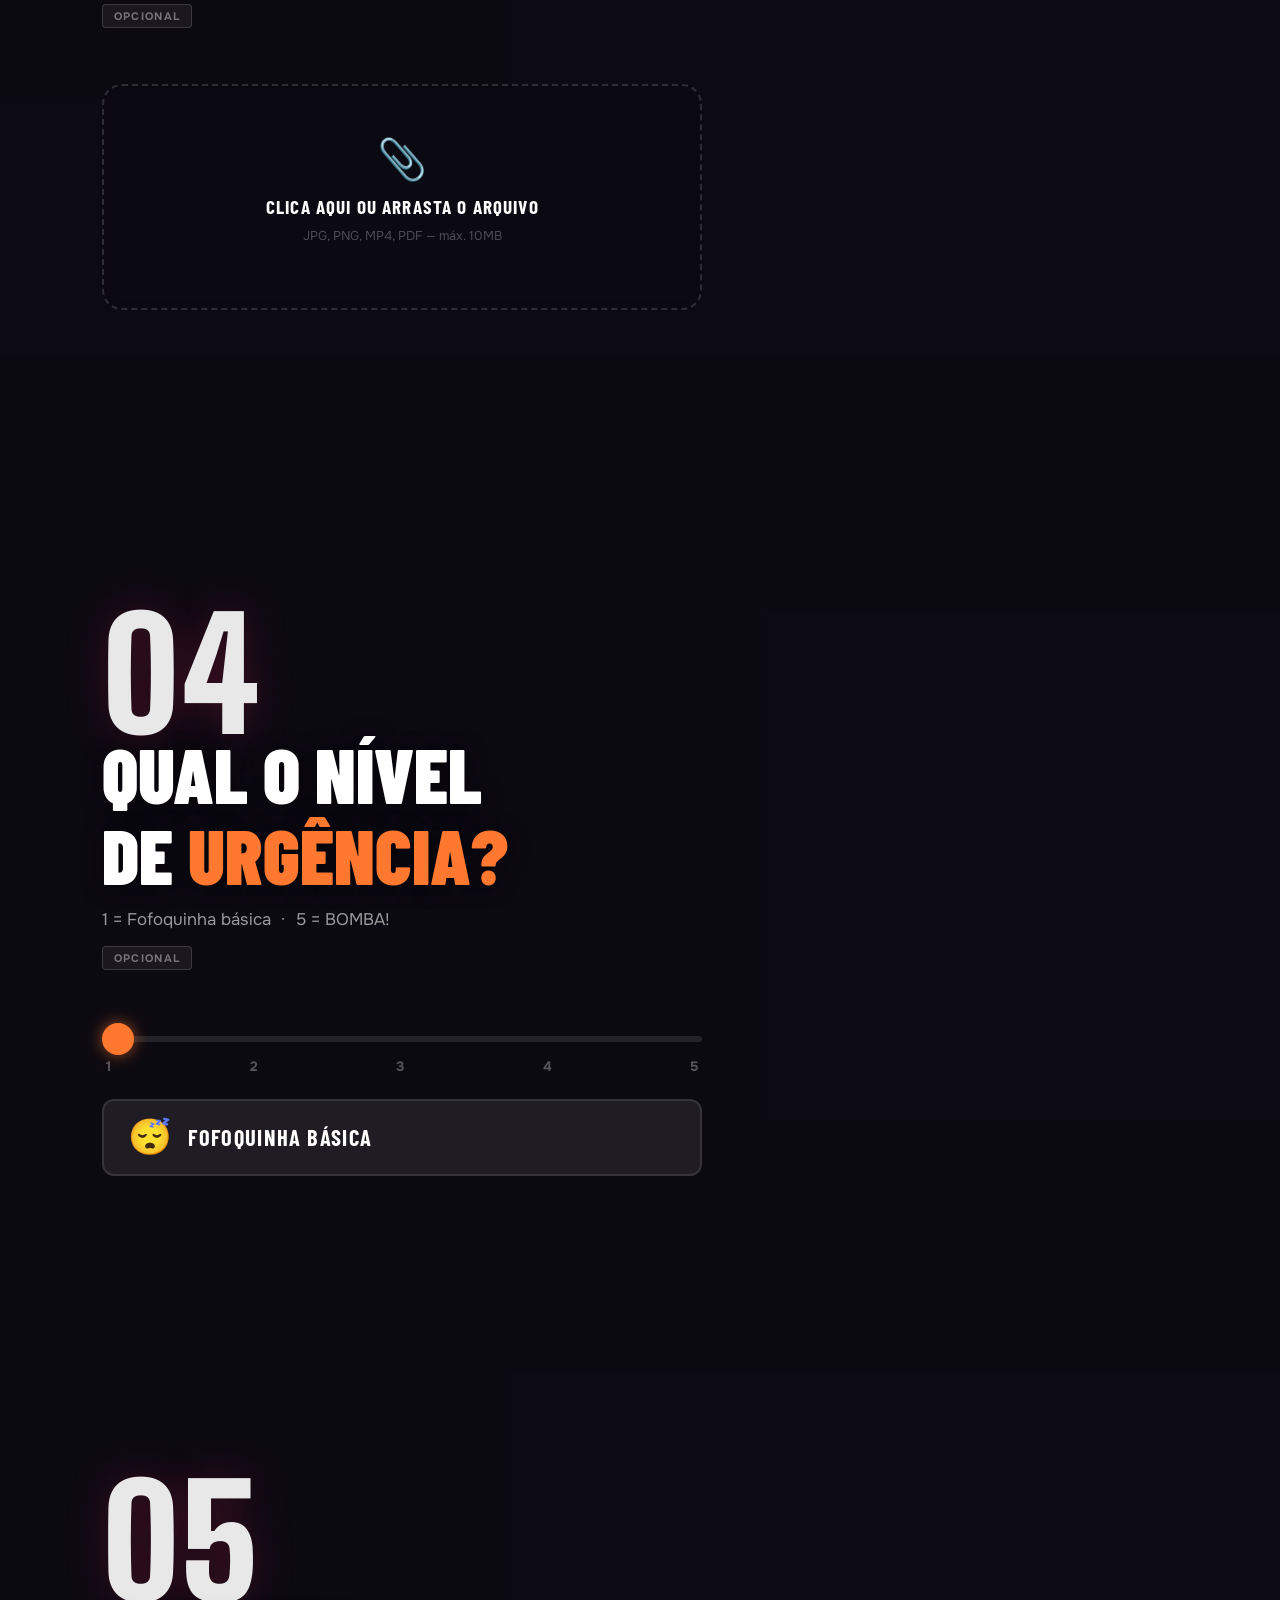
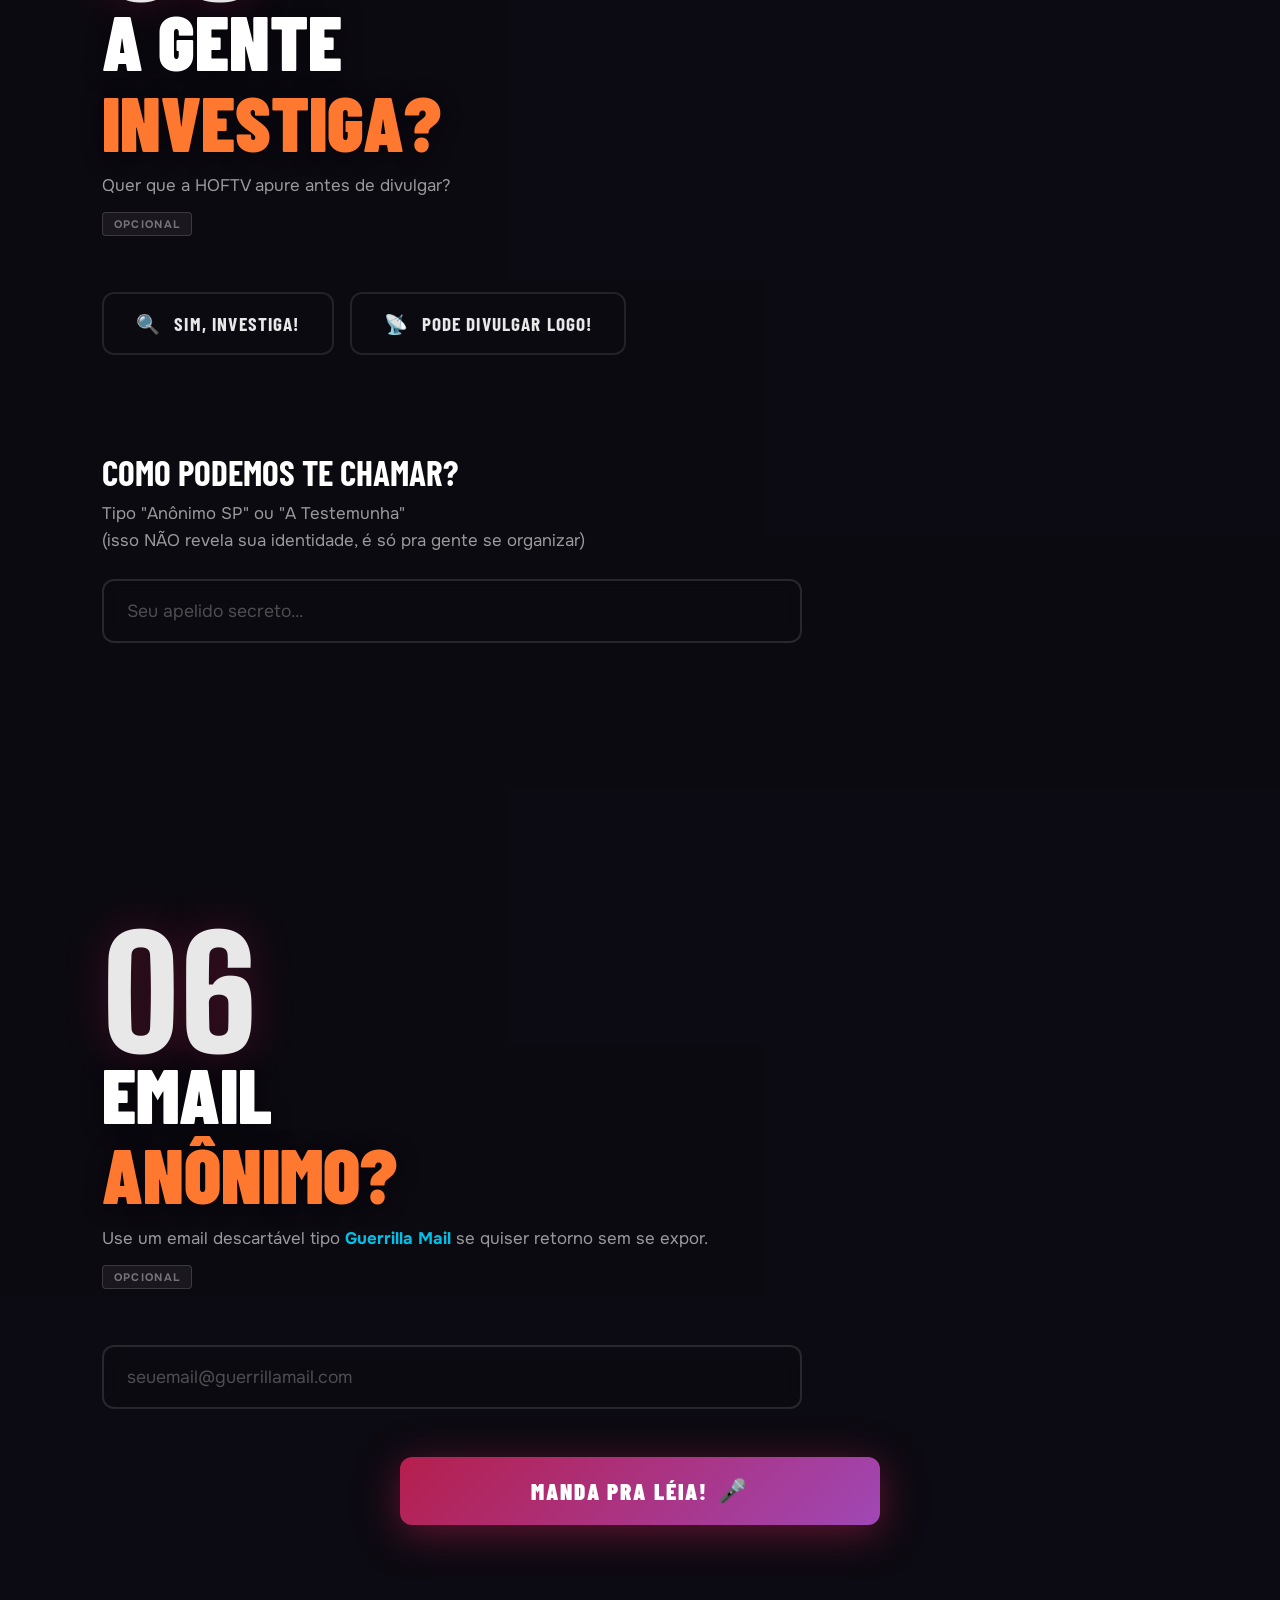
==== commit 0f6e7eb5: "update" ====
--- a/index.html
+++ b/index.html
@@ -4,7 +4,8 @@
 <head>
   <meta charset="UTF-8" />
   <meta name="viewport" content="width=device-width, initial-scale=1.0" />
-  <title>HOFOFOCA — Manda o Seu!</title>
+  <title>HOFOFOCA</title>
+  <link rel="icon" href="assets/icon.png">
   <link rel="preconnect" href="https://fonts.googleapis.com" />
   <link rel="preconnect" href="https://fonts.gstatic.com" crossorigin />
   <link href="https://fonts.googleapis.com/css2?family=Onest:wght@300;400;500;700;900&family=Barlow+Condensed:wght@400;600;700;900&family=Big+Shoulders+Display:wght@700;900&display=swap" rel="stylesheet" />
--- a/style.css
+++ b/style.css
@@ -64,7 +64,7 @@
 /* ─── PARALLAX BG ─────────────────────────────── */
 .parallax-bg {
   position: fixed;
-  inset: -8%;
+  inset: -10%;
   background: url("assets/fundo.png") center center / cover no-repeat;
   will-change: transform;
   z-index: 0;
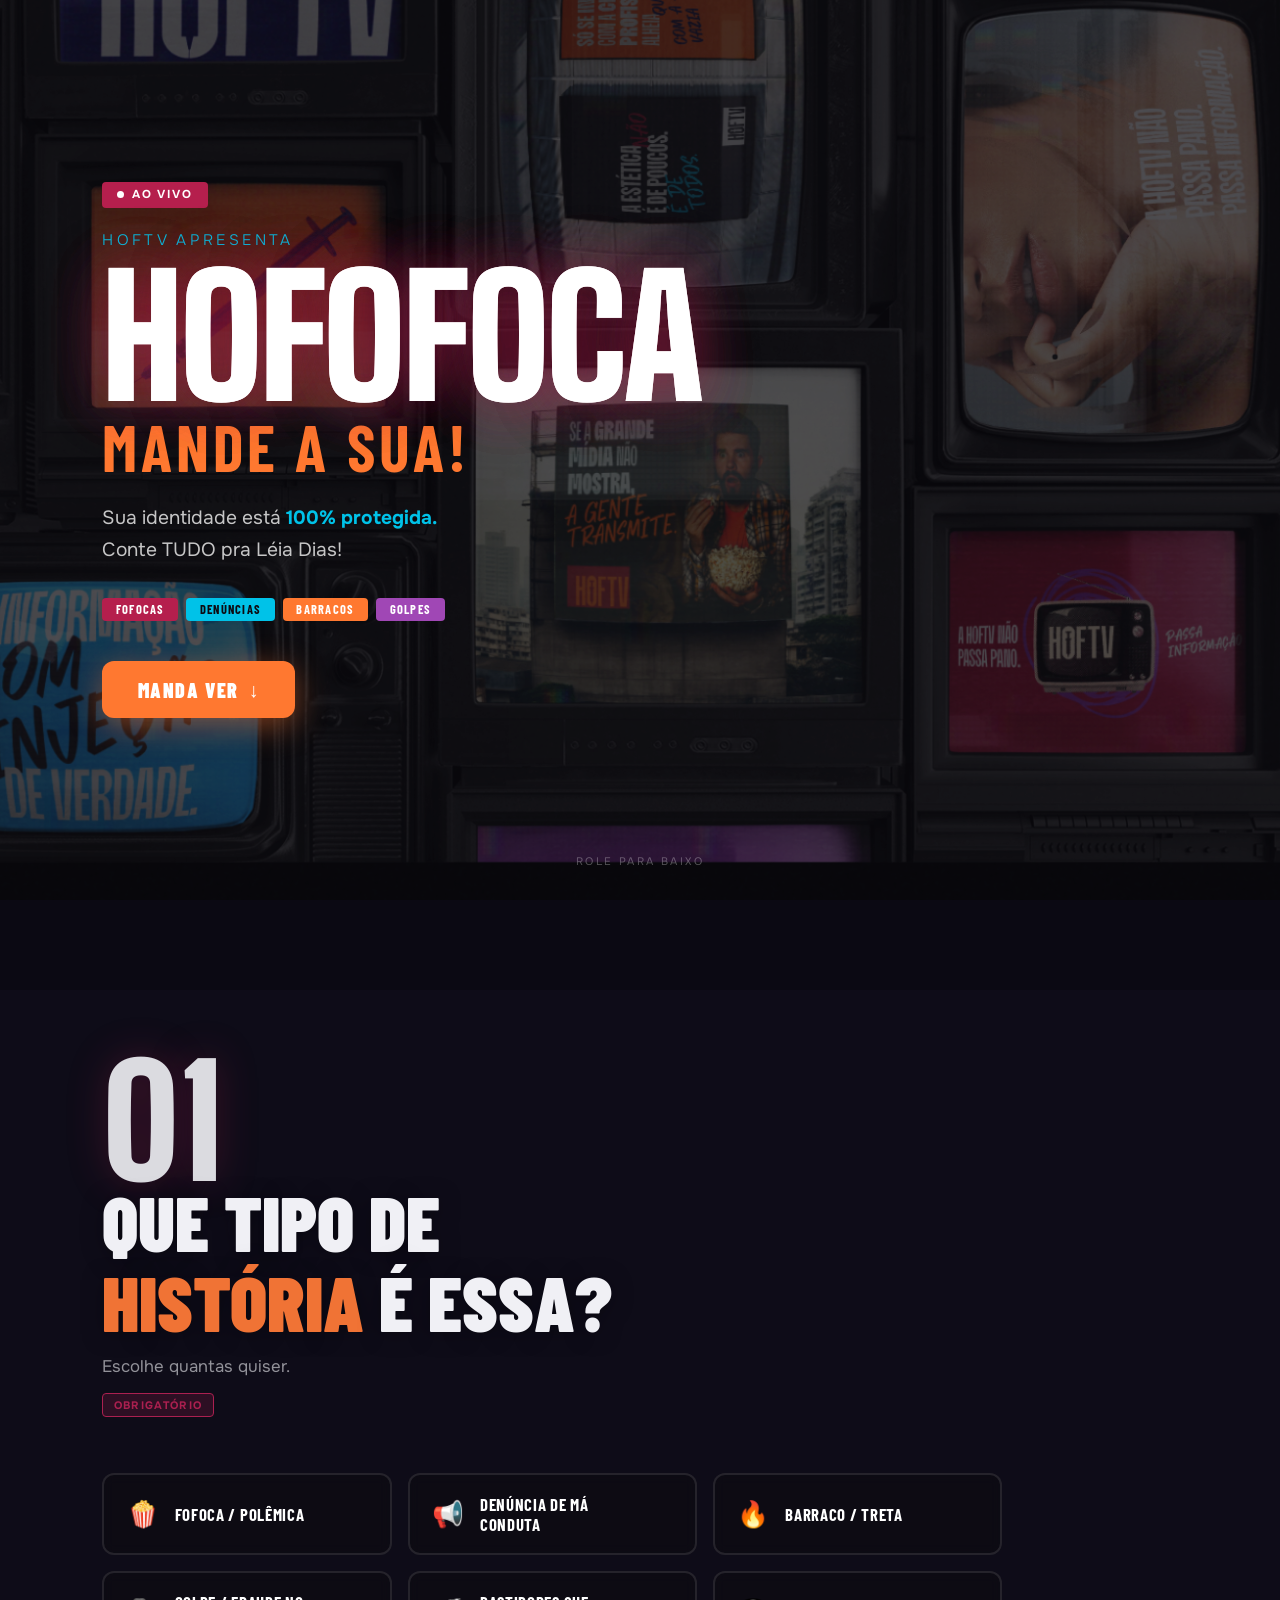
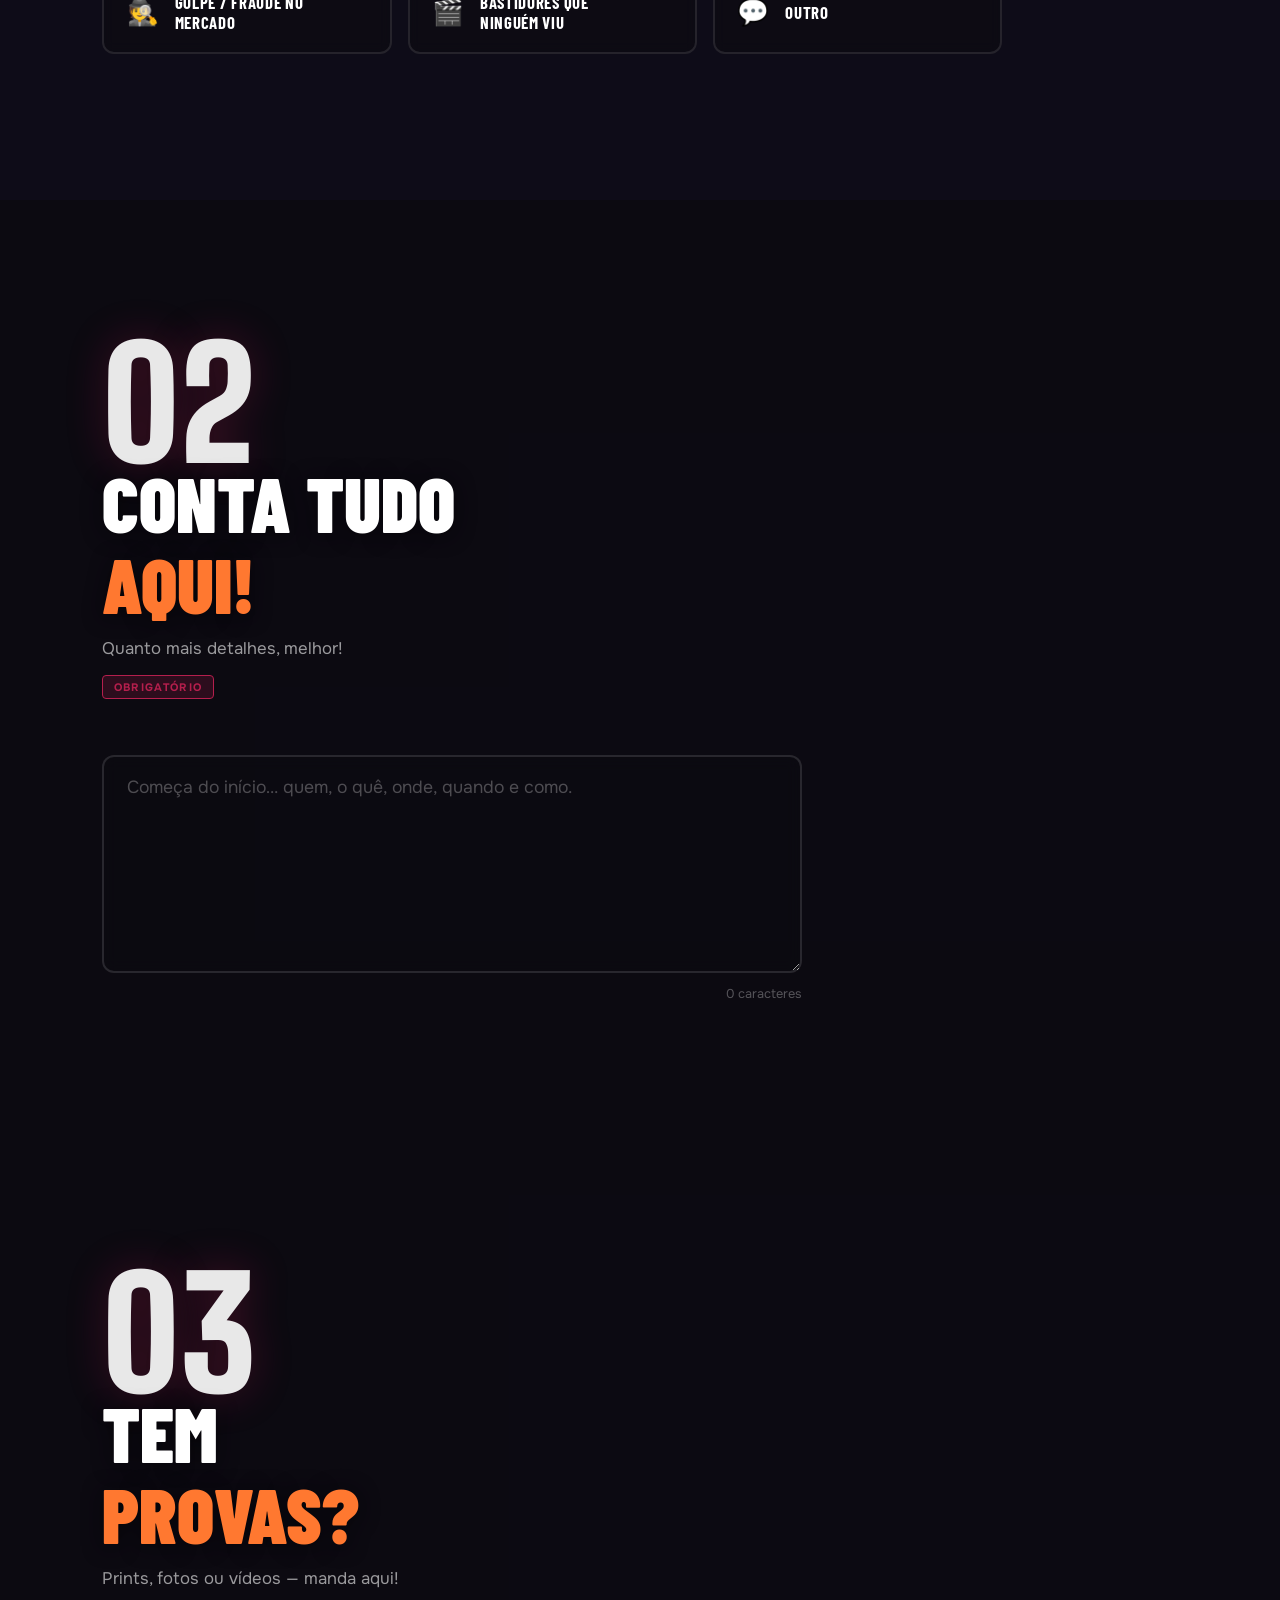
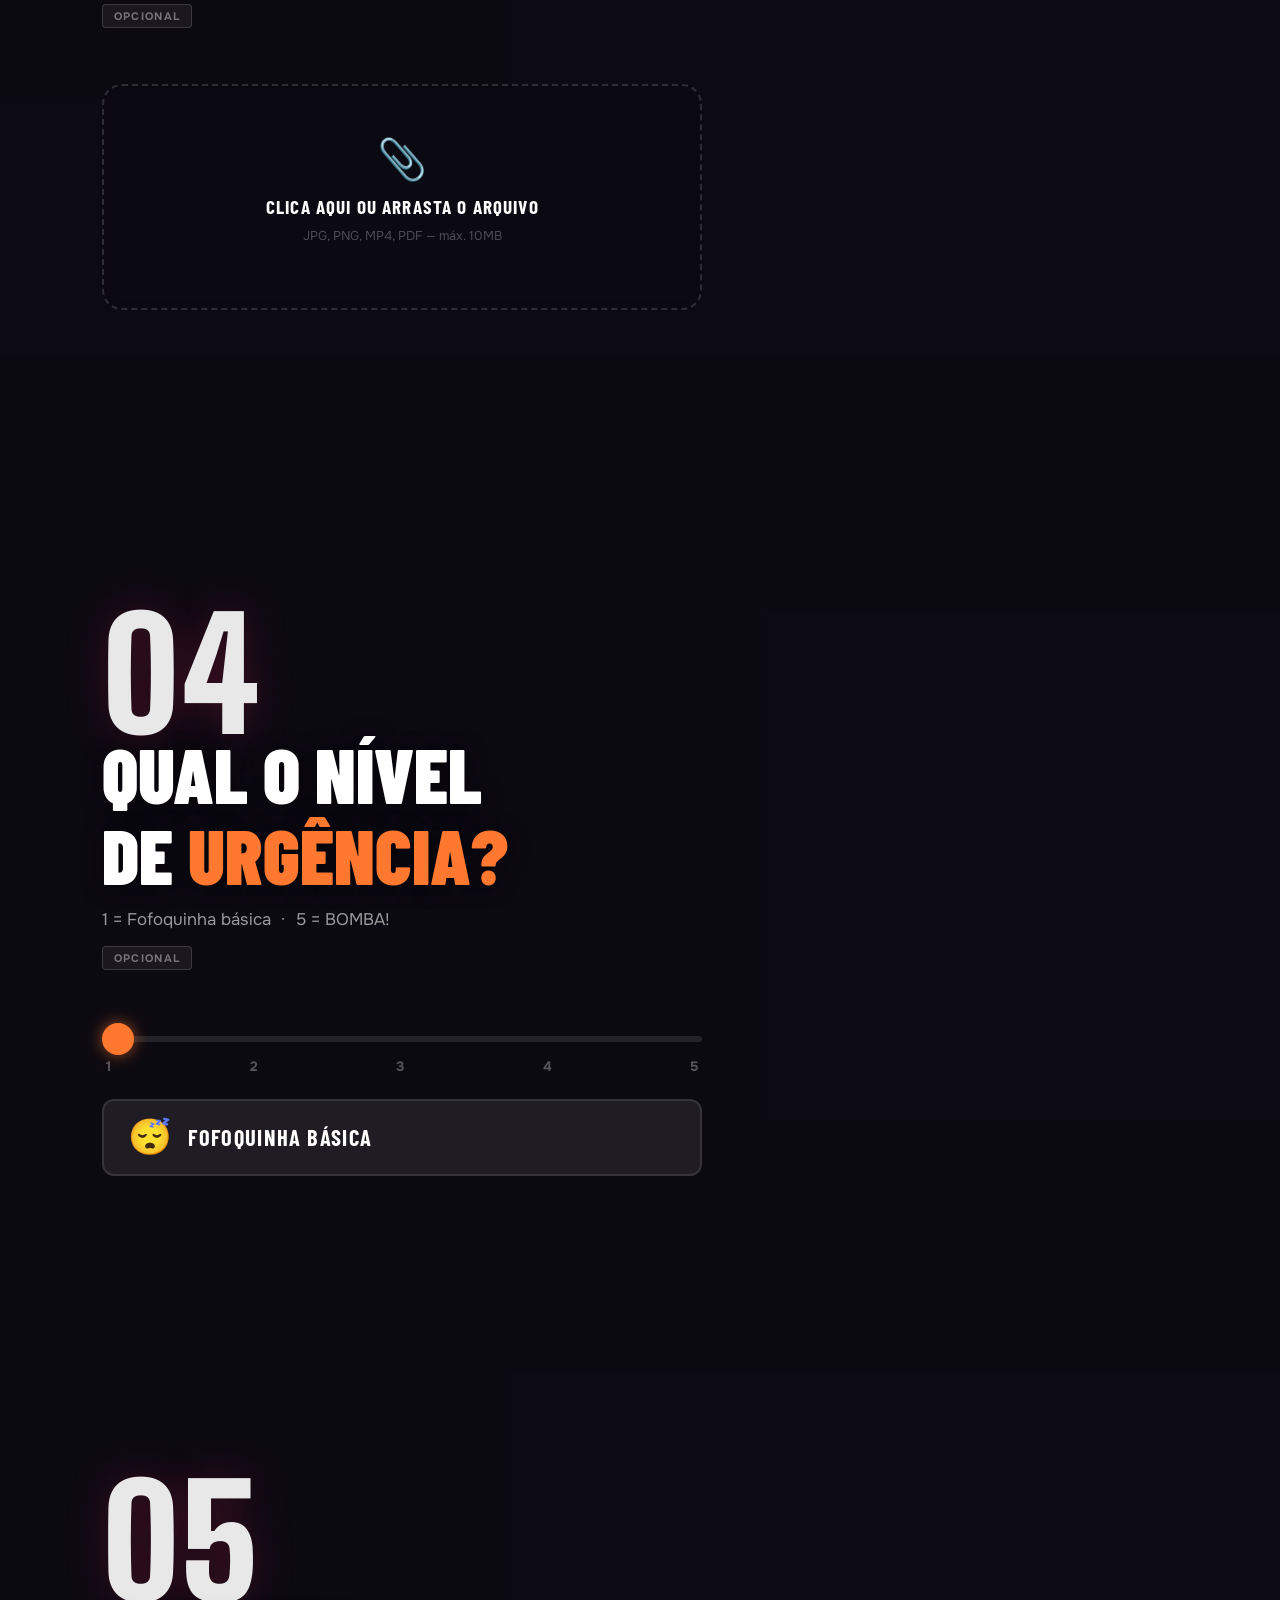
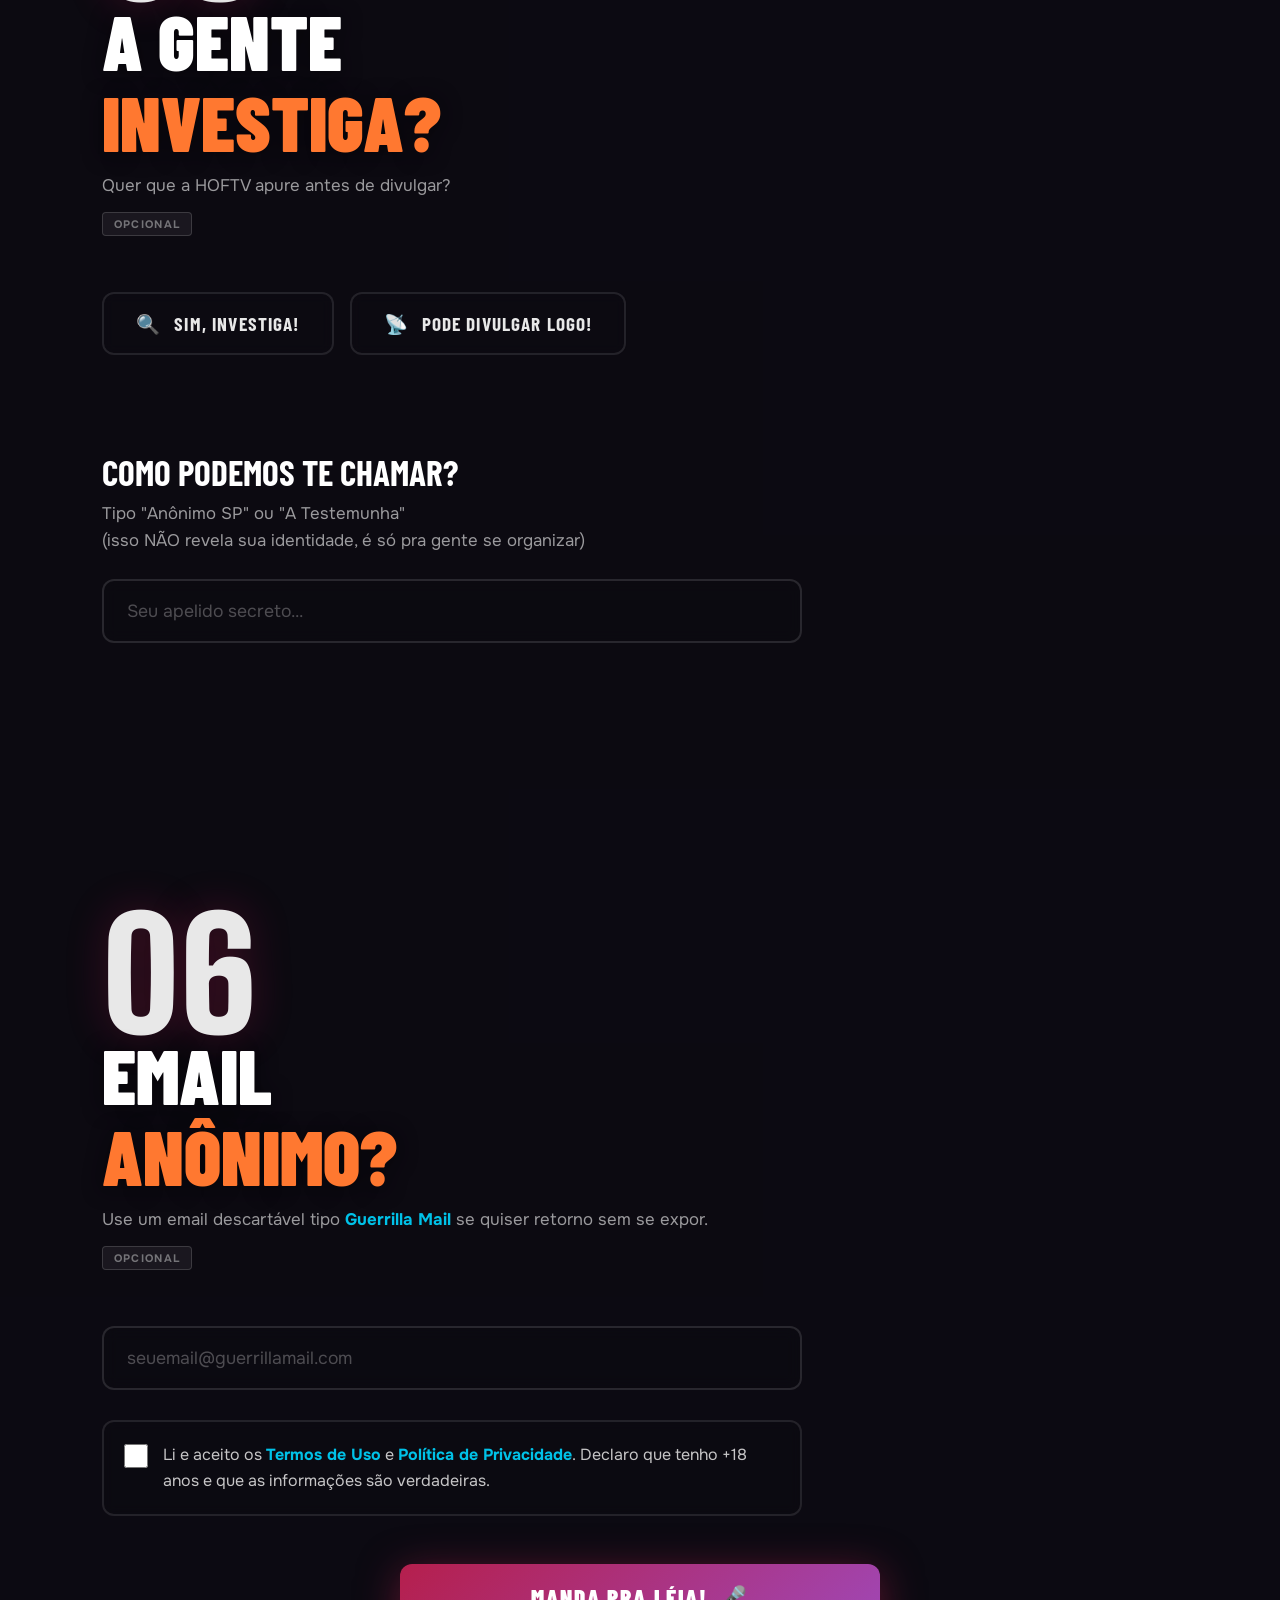
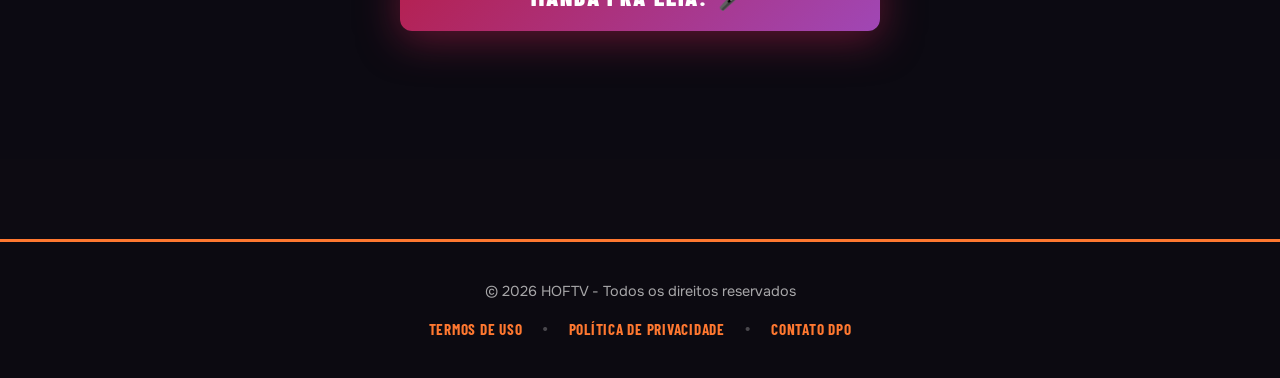
==== commit fc018fde: "update" ====
--- a/index.html
+++ b/index.html
@@ -13,6 +13,16 @@
 </head>
 
 <body>
+  <!--<div class="legal-banner" id="legalBanner">
+    <div class="legal-banner__content">
+      <p>
+        🔒 Sua identidade está protegida. Ao usar este formulário, você concorda com nossos
+        <a href="/termos-de-uso.html" target="_blank" rel="noopener">Termos de Uso</a> e
+        <a href="/politica-privacidade.html" target="_blank" rel="noopener">Política de Privacidade</a>.
+      </p>
+      <button class="legal-banner__close" id="closeBanner" aria-label="Fechar aviso">✕</button>
+    </div>
+  </div>-->
 
   <!-- PARALLAX BG -->
   <div class="parallax-bg" id="parallaxBg"></div>
@@ -186,6 +196,20 @@
         <div class="field-wrap">
           <input type="email" id="email" name="email" class="input" placeholder="seuemail@guerrillamail.com" />
         </div>
+        <div class="consent-wrap">
+          <label class="consent-inline">
+            <input type="checkbox" id="terms-consent" required>
+            <span class="consent-text">
+              Li e aceito os
+              <a href="/termos-de-uso.html" target="_blank" rel="noopener">Termos de Uso</a> e
+              <a href="/politica-privacidade.html" target="_blank" rel="noopener">Política de Privacidade</a>.
+              Declaro que tenho +18 anos e que as informações são verdadeiras.
+            </span>
+          </label>
+          <p class="consent-error hidden" id="consent-error">
+            ⚠️ Você precisa aceitar os termos para continuar
+          </p>
+        </div>
         <div class="submit-wrap">
           <button type="submit" class="btn btn--submit" id="submitBtn">
             <span class="btn__text">Manda pra Léia!</span>
@@ -207,7 +231,18 @@
       <button class="btn btn--primary" onclick="resetForm()">Mandar mais uma!</button>
     </div>
   </div>
-
+  <footer class="legal-footer">
+    <div class="footer-content">
+      <p>© 2026 HOFTV - Todos os direitos reservados</p>
+      <nav class="footer-links">
+        <a href="/termos-de-uso.html" target="_blank">Termos de Uso</a>
+        <span>•</span>
+        <a href="/politica-privacidade.html" target="_blank">Política de Privacidade</a>
+        <span>•</span>
+        <a href="mailto:privacidade@hoftv.com.br">Contato DPO</a>
+      </nav>
+    </div>
+  </footer>
   <script src="script.js"></script>
 </body>
 
--- a/style.css
+++ b/style.css
@@ -61,6 +61,206 @@
   will-change: left, top;
 }
 
+/* ─── CHECKBOX DE CONSENTIMENTO INTEGRADO ─────── */
+.consent-wrap {
+  margin: 30px 0 0 0;
+  max-width: 700px;
+}
+
+.consent-inline {
+  display: flex;
+  gap: 15px;
+  align-items: flex-start;
+  cursor: pointer;
+  padding: 20px;
+  background: rgba(13, 11, 18, 0.6);
+  border: 2px solid rgba(255, 255, 255, 0.1);
+  border-radius: var(--radius);
+  transition: all var(--transition);
+  backdrop-filter: blur(6px);
+}
+
+.consent-inline:hover {
+  border-color: rgba(0, 194, 232, 0.4);
+  background: rgba(13, 11, 18, 0.75);
+}
+
+.consent-inline:has(input:checked) {
+  border-color: var(--cyan);
+  background: rgba(0, 194, 232, 0.08);
+  box-shadow: 0 0 20px rgba(0, 194, 232, 0.15);
+}
+
+.consent-inline input[type="checkbox"] {
+  width: 24px;
+  height: 24px;
+  cursor: pointer;
+  accent-color: var(--cyan);
+  flex-shrink: 0;
+  margin-top: 2px;
+}
+
+.consent-text {
+  font-size: clamp(0.9rem, 1.5vw, 1rem);
+  color: rgba(232, 232, 232, 0.85);
+  line-height: 1.6;
+  flex: 1;
+}
+
+.consent-text a {
+  color: var(--cyan);
+  text-decoration: none;
+  font-weight: 700;
+  border-bottom: 1px solid transparent;
+  transition: border-color 0.3s ease;
+}
+
+.consent-text a:hover {
+  border-bottom-color: var(--cyan);
+}
+
+.consent-error {
+  margin-top: 15px;
+  padding: 12px 16px;
+  background: rgba(181, 31, 77, 0.15);
+  border-left: 4px solid var(--magenta);
+  border-radius: 6px;
+  color: var(--magenta);
+  font-size: 0.9rem;
+  font-weight: 600;
+  animation: shake 0.5s;
+}
+
+@keyframes shake {
+  0%,
+  100% {
+    transform: translateX(0);
+  }
+  25% {
+    transform: translateX(-8px);
+  }
+  50% {
+    transform: translateX(8px);
+  }
+  75% {
+    transform: translateX(-8px);
+  }
+}
+
+/* ─── FOOTER LEGAL ───────────────────────────── */
+.legal-footer {
+  margin-top: 80px;
+  padding: 40px clamp(1.5rem, 5vw, 3rem);
+  background: rgba(13, 11, 18, 0.95);
+  backdrop-filter: blur(10px);
+  color: var(--cinza);
+  text-align: center;
+  border-top: 3px solid var(--laranja);
+  position: relative;
+  z-index: 10;
+}
+
+.footer-content {
+  max-width: 1200px;
+  margin: 0 auto;
+}
+
+.footer-content p {
+  margin: 0 0 20px 0;
+  font-size: 0.9rem;
+  opacity: 0.7;
+  font-family: var(--font-body);
+}
+
+.footer-links {
+  display: flex;
+  justify-content: center;
+  align-items: center;
+  gap: 20px;
+  flex-wrap: wrap;
+  font-family: var(--font-titulo);
+  font-weight: 700;
+  font-size: 0.95rem;
+  text-transform: uppercase;
+  letter-spacing: 0.05em;
+}
+
+.footer-links a {
+  color: var(--laranja);
+  text-decoration: none;
+  transition: all 0.3s ease;
+  position: relative;
+}
+
+.footer-links a::after {
+  content: "";
+  position: absolute;
+  bottom: -3px;
+  left: 0;
+  width: 0;
+  height: 2px;
+  background: var(--cyan);
+  transition: width 0.3s ease;
+}
+
+.footer-links a:hover {
+  color: var(--cyan);
+}
+
+.footer-links a:hover::after {
+  width: 100%;
+}
+
+.footer-links span {
+  color: rgba(255, 255, 255, 0.25);
+  font-weight: 400;
+}
+
+/* ─── RESPONSIVO ─────────────────────────────── */
+@media (max-width: 768px) {
+  .legal-banner__content {
+    flex-direction: column;
+    text-align: center;
+    padding: 15px 20px;
+  }
+
+  .legal-banner__close {
+    position: absolute;
+    top: 10px;
+    right: 10px;
+  }
+
+  .consent-inline {
+    padding: 18px 15px;
+    gap: 12px;
+  }
+
+  .consent-text {
+    font-size: 0.88rem;
+  }
+
+  .footer-links {
+    flex-direction: column;
+    gap: 12px;
+  }
+
+  .footer-links span {
+    display: none;
+  }
+}
+
+@media (max-width: 480px) {
+  .legal-banner__content p {
+    font-size: 0.8rem;
+  }
+
+  .legal-banner__close {
+    width: 28px;
+    height: 28px;
+    font-size: 1rem;
+  }
+}
+
 /* ─── PARALLAX BG ─────────────────────────────── */
 .parallax-bg {
   position: fixed;
